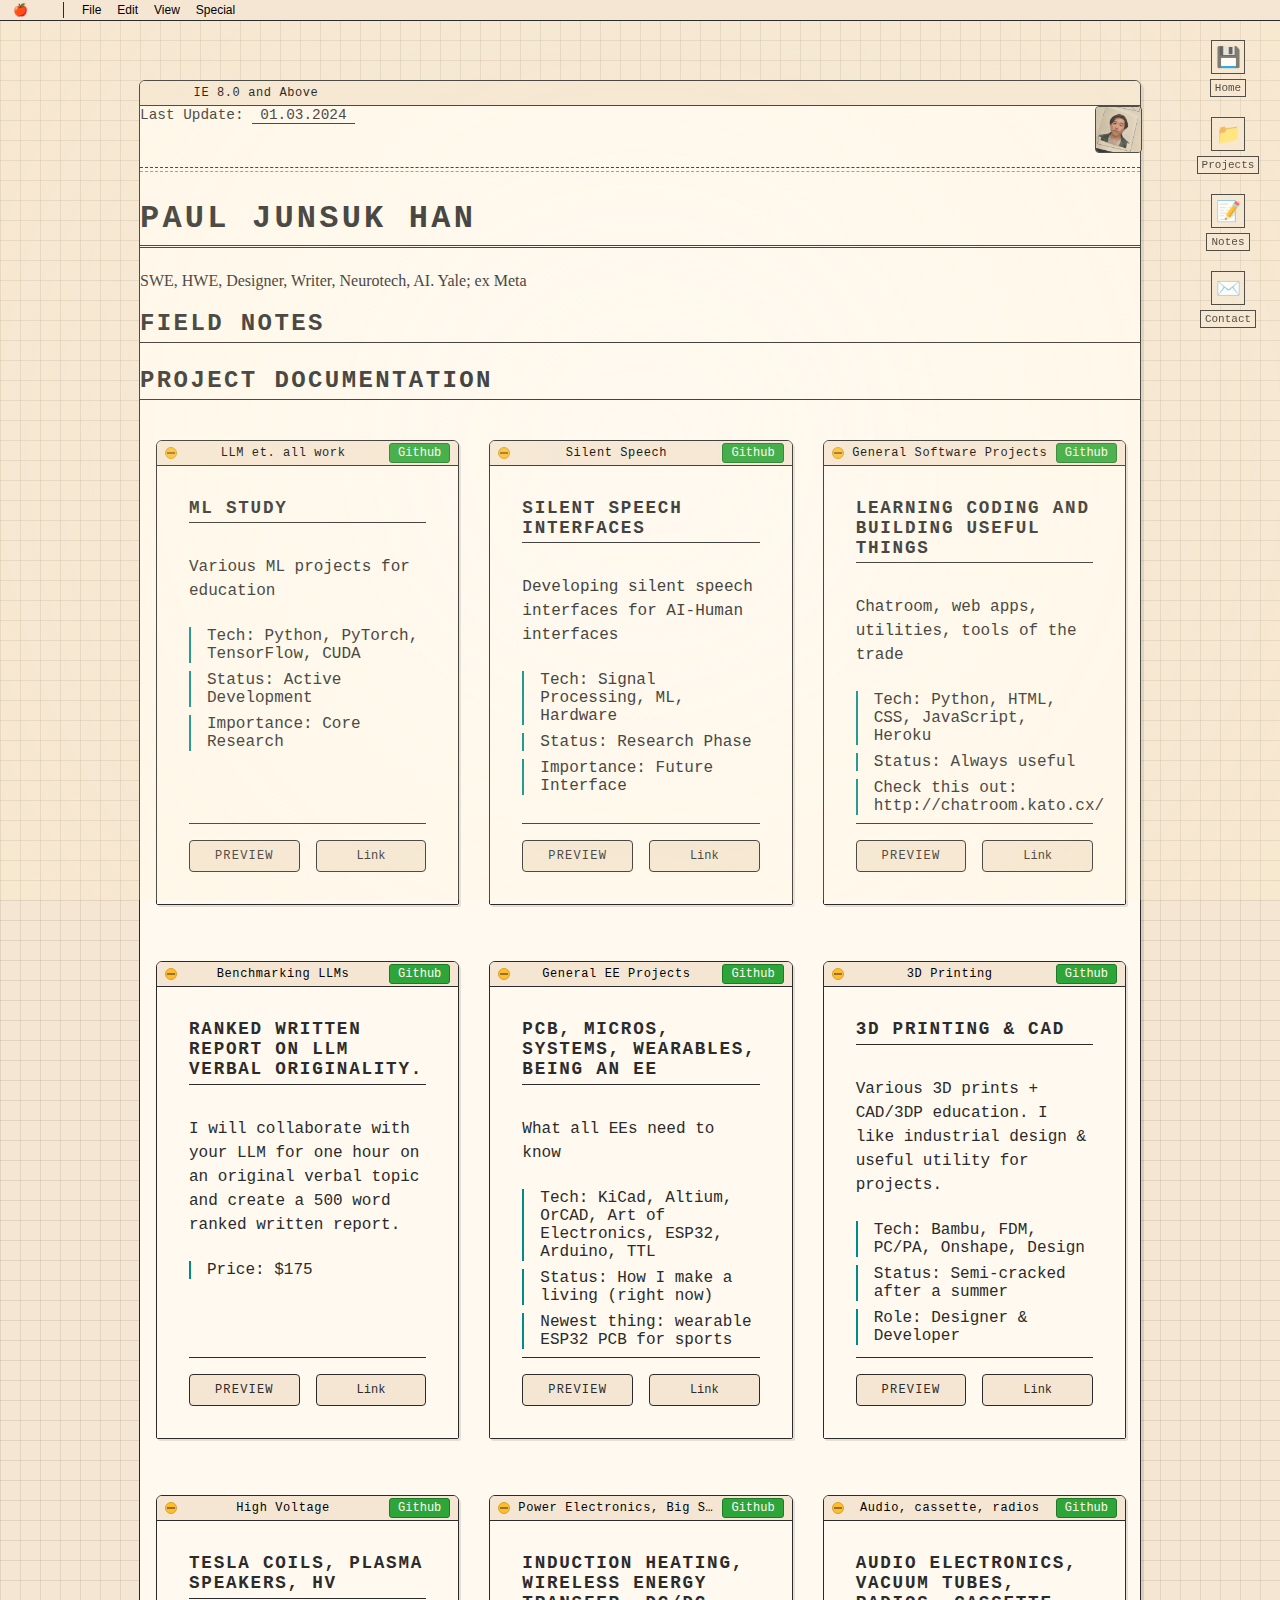
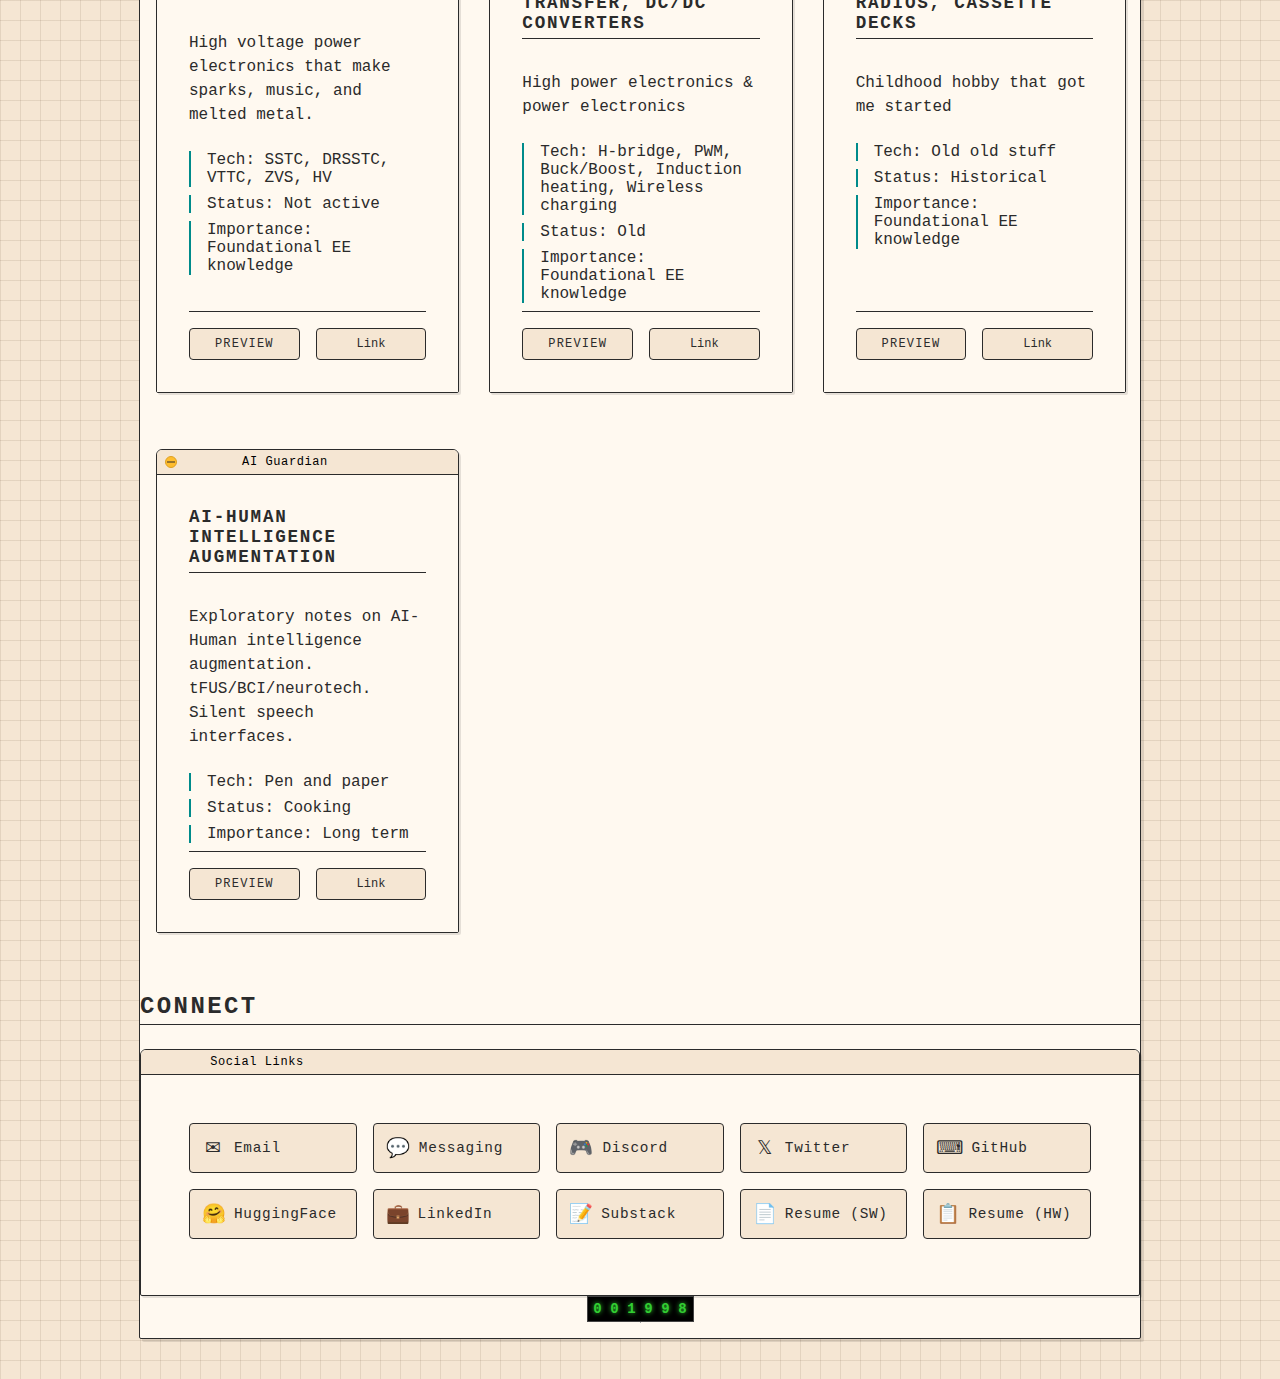
==== index.html @ 4b8a3984 "added button color/hover/cursor behavior" ====
<!DOCTYPE html>
<html lang="en" itemscope itemtype="http://schema.org/WebPage">
<head>
  <!-- Basic Meta Tags -->
  <meta charset="UTF-8">
  <meta name="viewport" content="width=device-width, initial-scale=5.0">
  <title>Paul Han - Innovative Software & Hardware Engineer</title>

  <!-- SEO Optimization Section -->
  <meta name="description" content="Paul Han's Portfolio - Innovative Software & Hardware Engineer crafting elegant solutions. Explore projects in AI, machine learning, and creative problem-solving.">
  <meta name="keywords" content="software engineer, hardware engineer, full stack developer, creative problem solver, technical writing, system design, engineering solutions, AI, machine learning, portfolio">
  <meta name="author" content="Paul Junsuk Han">
  <meta name="robots" content="index, follow, max-image-preview:large">
  <meta name="theme-color" content="#f5e6d3">
  <meta name="google" content="nositelinkssearchbox">
  <meta name="google" content="notranslate">
  <meta name="format-detection" content="telephone=no">

  <!-- Favicon Section -->
  <link rel="apple-touch-icon" sizes="180x180" href="assets/site/apple-touch-icon.png">
  <link rel="icon" type="image/png" sizes="32x32" href="assets/site/favicon-32x32.png">
  <link rel="icon" type="image/png" sizes="16x16" href="assets/site/favicon-16x16.png">
  <link rel="manifest" href="site.webmanifest">

  <!-- Open Graph / Facebook -->
  <meta property="og:type" content="website">
  <meta property="og:url" content="https://pauljunsukhan.com/">
  <meta property="og:title" content="Paul Han - Innovative SWE & HWE | Creative Problem Solver">
  <meta property="og:description" content="Discover innovative software & hardware engineering projects. From AI and machine learning to creative problem-solving, explore my journey in technology and engineering.">
  <meta property="og:image" content="https://pauljunsukhan.com/assets/site/social-preview.webp">
  <meta property="og:image:alt" content="https://pauljunsukhan.com/assets/site/social-preview.png">
  <meta property="og:image:type" content="image/webp">
  <meta property="og:site_name" content="Paul Han Portfolio">

  <!-- Twitter -->
  <meta name="twitter:card" content="summary_large_image">
  <meta name="twitter:url" content="https://pauljunsukhan.com/">
  <meta name="twitter:title" content="Paul Han - Innovative SWE & HWE | Creative Problem Solver">
  <meta name="twitter:description" content="Discover innovative software & hardware engineering projects. From AI and machine learning to creative problem-solving, explore my journey in technology and engineering.">
  <meta name="twitter:image" content="https://pauljunsukhan.com/assets/site/social-preview.webp">
  <meta name="twitter:image:alt" content="https://pauljunsukhan.com/assets/site/social-preview.png">
  <meta name="twitter:creator" content="@yourtwitterhandle">
  <meta name="twitter:site" content="@yourtwitterhandle">

  <!-- Canonical & Language -->
  <link rel="canonical" href="https://pauljunsukhan.com/">
  <link rel="alternate" hreflang="en" href="https://pauljunsukhan.com/">

  <!-- Styles -->
  <!-- Example: load all relevant CSS. You might have “global.css”, “desktop.css”, “projects.css” -->
  <link rel="preload" href="styles/global.css" as="style" onload="this.onload=null;this.rel='stylesheet'">
  <link rel="preload" href="styles/desktop.css" as="style" onload="this.onload=null;this.rel='stylesheet'">
  <link rel="preload" href="styles/projects.css" as="style" onload="this.onload=null;this.rel='stylesheet'">
  <noscript>
    <link rel="stylesheet" href="styles/global.css">
    <link rel="stylesheet" href="styles/desktop.css">
    <link rel="stylesheet" href="styles/projects.css">
  </noscript>
</head>

<body>
  <!-- Classic Mac Menu Bar -->
  <nav class="global-menu-bar" role="navigation" aria-label="Main navigation">
    <span class="apple-menu" aria-label="Apple menu">🍎</span>
    <div class="menu-divider" aria-hidden="true"></div>
    <span class="menu-item" role="menuitem">File</span>
    <span class="menu-item" role="menuitem">Edit</span>
    <span class="menu-item" role="menuitem">View</span>
    <span class="menu-item" role="menuitem">Special</span>
  </nav>

  <!-- Desktop Icons (for quick nav) + Mobile Toggle -->
  <button class="menu-toggle" aria-label="Toggle navigation menu" aria-expanded="false">⋮</button>
  <nav class="desktop-icons" role="navigation" aria-label="Desktop shortcuts">
    <a href="/" class="desktop-icon" aria-label="Home">
      <div class="icon-image" aria-hidden="true">💾</div>
      <div class="icon-label">Home</div>
    </a>
    <a href="#projects" class="desktop-icon" aria-label="Projects">
      <div class="icon-image" aria-hidden="true">📁</div>
      <div class="icon-label">Projects</div>
    </a>
    <a href="#about" class="desktop-icon" aria-label="Notes">
      <div class="icon-image" aria-hidden="true">📝</div>
      <div class="icon-label">Notes</div>
    </a>
    <a href="#contact" class="desktop-icon" aria-label="Contact">
      <div class="icon-image" aria-hidden="true">✉️</div>
      <div class="icon-label">Contact</div>
    </a>
  </nav>

  <!-- Main Window -->
  <main class="mac-window" role="main">
    <header class="window-title-bar" role="banner">
      <div class="window-controls" aria-label="Window controls">
      </div>
      <div class="window-title">IE 8.0 and Above</div>
    </header>

    <div class="content">
      <!-- Hero / Intro Section -->
      <section id="hero" aria-labelledby="hero-title">
        <div class="notebook-header">
          <div class="header-left">
            <time class="date" datetime="2024-01-03">
              Last Update: <span class="typewriter">01.03.2024</span>
            </time>
          </div>
          <div class="header-right">
            <img
              src="assets/site/headshot.png"
              alt="Paul Han - Software and Hardware Engineer"
              class="headshot"
              loading="lazy"
              width="180"
              height="180"
            >
          </div>
        </div>
        <h1 id="hero-title">Paul Junsuk Han</h1>
        <p class="subtitle">
          SWE, HWE, Designer, Writer, Neurotech, AI. Yale; ex Meta
        </p>
      </section>

      <!-- About / Notes Section -->
      <section id="about" aria-labelledby="about-title">
        <div class="technical-sketch">
          <h2 id="about-title">Field Notes</h2>
          <div id="notes-content" class="notes-content">
            <!-- Optionally load markdown or static HTML content here -->
          </div>
        </div>
      </section>

      <!-- Projects Section -->
      <section id="projects" aria-labelledby="projects-title">
        <h2 id="projects-title">Project Documentation</h2>
        <div
          class="project-grid dynamic-projects"
          role="list"
          aria-label="Project list"
          lang="en"
        >
          <!-- Projects loaded dynamically from JSON -->
        </div>

        <!-- Project Preview Overlay Window -->
        <div class="project-preview" aria-label="Project preview overlay">
          <button class="exit-button" aria-label="Close preview">Exit</button>
          <div class="preview-content"><!-- Project preview content --></div>
        </div>
      </section>

      <!-- Contact / Social Links -->
      <section id="contact" aria-labelledby="contact-title">
        <h2 id="contact-title">Connect</h2>
        <div class="mac-window">
          <div class="window-title-bar" aria-level="3" role="heading">
            <div class="window-controls">
            </div>
            <div class="window-title">Social Links</div>
          </div>
          <div class="content social-links">
            <div class="social-grid" role="list" aria-label="Social media links">
              <!-- Social icons/links loaded dynamically from JSON -->
            </div>
          </div>
        </div>
      </section>

      <!-- Visitor Counter -->
      <div class="visitor-counter" aria-label="Site visitor counter">
        <div class="counter-display" role="status" aria-live="polite">
          <div class="counter-digit" aria-hidden="true">0</div>
          <div class="counter-digit" aria-hidden="true">0</div>
          <div class="counter-digit" aria-hidden="true">0</div>
          <div class="counter-digit" aria-hidden="true">0</div>
          <div class="counter-digit" aria-hidden="true">0</div>
          <div class="counter-digit" aria-hidden="true">0</div>
        </div>
        <img
          src="https://hits.seeyoufarm.com/api/count/incr/badge.svg?url=https%3A%2F%2Fpauljunsukhan.com&count_bg=%2379C83D&title_bg=%23555555&icon=&icon_color=%23E7E7E7&title=visits&edge_flat=false"
          alt="Real-time visitor count for Paul Han's portfolio"
          id="visitor-badge"
          style="position: absolute; width: 1px; height: 1px; overflow: hidden;"
          aria-hidden="true"
        >
      </div>
    </div><!-- /.content -->
  </main>

  <!-- Fullscreen Overlay (for modals) -->
  <div class="overlay" aria-hidden="true"></div>

  <!-- Scripts -->
  <script type="module" src="scripts/global.js"></script>
  <script type="module" src="scripts/projects.js"></script>
  <script type="module" src="scripts/socials.js"></script>
  <script type="module" src="scripts/desktop.js"></script>

  <!-- JSON-LD Structured Data (Schema.org) -->
  <script type="application/ld+json">
    {
      "@context": "https://schema.org",
      "@type": "Person",
      "name": "Paul Junsuk Han",
      "url": "https://pauljunsukhan.com",
      "image": "https://pauljunsukhan.com/assets/site/headshot.png",
      "sameAs": [
        "https://github.com/pauljunsukhan",
        "https://linkedin.com/in/pauljunsukhan"
      ],
      "jobTitle": ["Software Engineer", "Hardware Engineer"],
      "description": "SWE, HWE, Designer, Writer, Neurotech, AI",
      "knowsAbout": [
        "Software Engineering",
        "Hardware Engineering",
        "Concurrency Programming",
        "Electrical Engineering",
        "Creative Problem Solving",
        "Rationalism",
        "Progress Studies",
        "Full Stack Development",
        "AI/Machine Learning",
        "Founder"
      ],
      "alumniOf": [
        {
          "@type": "CollegeOrUniversity",
          "name": "Yale University",
          "department": ["Computer Science", "Electrical Engineering"]
        }
      ],
      "hasCredential": [
        {
          "@type": "EducationalOccupationalCredential",
          "credentialCategory": "degree",
          "name": "Bachelor of Science in Computer Science"
        },
        {
          "@type": "EducationalOccupationalCredential",
          "credentialCategory": "degree",
          "name": "Bachelor of Science in Electrical Engineering"
        }
      ],
      "workLocation": {
        "@type": "Place",
        "address": {
          "@type": "PostalAddress",
          "addressLocality": "San Francisco",
          "addressRegion": "CA",
          "addressCountry": "US"
        }
      },
      "homeLocation": {
        "@type": "Place",
        "address": {
          "@type": "PostalAddress",
          "addressLocality": "San Francisco",
          "addressRegion": "CA",
          "addressCountry": "US"
        }
      },
      "workExample": [
        {
          "@type": "TechArticle",
          "name": "Neural Network Visualizer",
          "url": "https://pauljunsukhan.com/projects/neural-network/",
          "abstract": "Interactive visualization tool for neural network architectures using WebGL and React",
          "proficiencyLevel": "Advanced",
          "genre": "Software Engineering",
          "datePublished": "2024-01-02",
          "author": {
            "@type": "Person",
            "name": "Paul Junsuk Han"
          },
          "keywords": ["Neural Networks","WebGL","React","Visualization","Machine Learning"],
          "technicalLevel": "Advanced"
        }
      ]
    }
  </script>
  <script type="application/ld+json">
    {
      "@context": "https://schema.org",
      "@type": "WebSite",
      "name": "Paul Han Portfolio",
      "url": "https://pauljunsukhan.com",
      "description": "Portfolio of Paul Han - Software & Hardware Engineer",
      "potentialAction": {
        "@type": "SearchAction",
        "target": "https://pauljunsukhan.com/search?q={search_term_string}",
        "query-input": "required name=search_term_string"
      }
    }
  </script>
  <script type="application/ld+json">
    {
      "@context": "https://schema.org",
      "@type": "BreadcrumbList",
      "itemListElement": [
        {
          "@type": "ListItem",
          "position": 1,
          "name": "Home",
          "item": "https://pauljunsukhan.com"
        }
      ]
    }
  </script>

  <!-- External Library Example (if you use Marked.js for markdown) -->
  <script src="https://cdn.jsdelivr.net/npm/marked/marked.min.js"></script>

  <!-- Load Our Modular JS (global, socials, projects, etc.) -->
  <script type="module">
    import { updateVisitorCounter } from './scripts/global.js';
    import { generateSocialLinks } from './scripts/socials.js';
    import { loadProjects } from './scripts/projects.js';

    // Optionally load a Markdown loader here if needed
    // import { MarkdownLoader } from './scripts/markdown.js';

    document.addEventListener('DOMContentLoaded', async () => {
      console.log('Initializing homepage...');

      // 1) Initialize visitor counter
      updateVisitorCounter();

      // 2) Generate social links (reads from config/socials.json by default)
      await generateSocialLinks().catch(err => {
        console.error('Error generating social links:', err);
      });

      // 3) Load projects (reads from config/projects.json by default)
      await loadProjects().catch(err => {
        console.error('Error loading projects:', err);
      });

      // 4) (Optional) If you want to load Markdown content for #notes-content
      /*
      const mdLoader = new MarkdownLoader();
      const markdownConfigs = [
        { path: './notes/about.md', targetId: 'notes-content' }
      ];
      await mdLoader.loadMultiple(markdownConfigs);
      */

      console.log('Homepage initialization complete.');
    });
  </script>
</body>
</html>
---- styles/global.css ----
/* ===============================
 * 1) global.css
 * =============================== */

/* 1) Root Variables & Base Reset */
:root {
    --primary-color: #2b2b2b;
    --secondary-color: #008b8b;  /* Vintage teal */
    --accent-color: #d4a017;     /* Mustard yellow */
    --background-color: #f5e6d3; /* Aged paper */
    --text-color: #2b2b2b;
    --menu-bg: #f5e6d3;
    --window-bg: #fff9f0;        /* Slightly warmer white */
    --window-border: #2b2b2b;
    --grid-color: rgba(70, 40, 20, 0.1); /* Subtle brown grid */
    --max-width: 1000px;
    --spacing: 2rem;
    --window-margin: 40px; /* Space around main window */
}

@media (max-width: 768px) {
    :root {
        --window-margin: 10px;
        --spacing: 1rem;
    }
}

/* Engineering Paper Background, Body Reset */
body {
    background-color: var(--background-color);
    padding-top: 40px;
    margin: 0;
    min-height: 100vh;
    display: flex;
    flex-direction: column;
    align-items: center;
    background-image:
        linear-gradient(var(--grid-color) 1px, transparent 1px),
        linear-gradient(90deg, var(--grid-color) 1px, transparent 1px);
    background-size: 20px 20px;
    position: relative;
}

body::after {
    content: '';
    position: fixed;
    top: 0; left: 0; right: 0; bottom: 0;
    background:
        radial-gradient(circle at 50% 50%,
                        rgba(255, 255, 240, 0.1) 0%,
                        rgba(255, 240, 200, 0.2) 100%);
    pointer-events: none;
    z-index: 1;
}

/* Typography - Engineering Style */
h1, h2, h3 {
    font-family: "Courier New", monospace;
    margin-bottom: 1.5rem;
    color: var(--primary-color);
    text-transform: uppercase;
    letter-spacing: 0.1em;
}

h1 {
    font-size: 2rem;
    border-bottom: 3px double var(--primary-color);
    padding-bottom: 0.5rem;
}

h2 {
    font-size: 1.5rem;
    border-bottom: 1px solid var(--primary-color);
    padding-bottom: 0.3rem;
}

h3 {
    font-size: 1.2rem;
}

p {
    margin-bottom: 1rem;
    color: var(--text-color);
}

/* Global Menu Bar */
.global-menu-bar {
    position: fixed;
    top: 0;
    left: 0;
    right: 0;
    height: 20px;
    background: var(--menu-bg);
    border-bottom: 1px solid var(--window-border);
    display: flex;
    align-items: center;
    padding: 0 8px;
    z-index: 2000;
    font-family: "Chicago", "Helvetica Neue", sans-serif;
    font-size: 12px;
    white-space: nowrap;
    overflow: hidden;
}

.apple-menu {
    margin-right: 20px;
    padding: 2px 5px;
}
.apple-menu:hover {
    background: var(--primary-color);
    color: var(--menu-bg);
}

.menu-divider {
    width: 1px;
    height: 16px;
    background: var(--window-border);
    margin: 0 10px;
}

.menu-item {
    padding: 2px 8px;
    cursor: default;
    white-space: nowrap;
    overflow: hidden;
    text-overflow: ellipsis;
}
.menu-item:hover {
    background: var(--primary-color);
    color: var(--menu-bg);
}

/* Main Window (.mac-window) */
main.mac-window {
    width: calc(100% - var(--window-margin) * 2);
    max-width: var(--max-width);
    margin: var(--window-margin) auto;
    background: var(--window-bg);
    border: 1px solid var(--window-border);
    border-radius: 6px 6px 2px 2px;
    box-shadow: 3px 3px 0 rgba(0, 0, 0, 0.1);
    position: relative;
}

.window-title-bar {
    display: flex;
    align-items: center;
    background: var(--menu-bg);
    border-bottom: 1px solid var(--window-border);
    border-radius: 5px 5px 0 0;
    padding: 0 8px;
    height: 24px;
    font-family: "Courier New", monospace;
    font-size: 12px;
    position: relative;
}

.window-title {
    flex: 1 1 auto;
    min-width: 0;
    text-align: center;
    font-family: "Courier New", monospace;
    letter-spacing: 0.05em;
    white-space: nowrap;
    overflow: hidden;
    text-overflow: ellipsis;
    max-width: 200px;
    padding: 0 8px;
}

/* Window Controls */
.window-controls {
    display: flex;
    gap: 6px;
    align-items: center;
    flex: 0 0 auto;
}

/* Base window button styles */
.window-controls .window-button {
    width: 12px;
    height: 12px;
    padding: 0;
    margin: 0;
    border: 1px solid var(--window-border);
    border-radius: 50%;
    background: var(--window-bg);
    position: relative;
    text-transform: none;
    letter-spacing: normal;
}

.window-controls .window-button::after {
    content: '';
    position: absolute;
    top: 50%;
    left: 50%;
    transform: translate(-50%, -50%);
    width: 8px;
    height: 2px;
    background: rgba(0, 0, 0, 0.3);  /* Dark line with transparency */
    opacity: 0.5;
}

/* Close/Exit button styles */
.window-controls .window-button.close-button,
.mac-dialog .window-controls .window-button {
    background: #ff3b30 !important;  /* Apple red from style guide */
    border-color: #c41e3a !important;  /* Darker red from style guide */
    cursor: pointer;
}

.window-controls .window-button.close-button:hover,
.mac-dialog .window-controls .window-button:hover {
    background: #c41e3a !important;  /* Use border color for hover */
}

/* Interactive window buttons */
.window-controls .window-button.maximize-button {
    background: #2ea538 !important;  /* Muted retro Mac green */
    border-color: #1e7a28 !important;  /* Darker muted green */
    cursor: pointer;
}

.window-controls .window-button.minimize-button {
    background: #ffbd2e !important;  /* Yellow */
    border-color: #dea123 !important;  /* Darker yellow */
    cursor: pointer;
}

/* Hover states for interactive buttons */
.window-controls .window-button.maximize-button:hover {
    background: #1e7a28 !important;  /* Use border color for hover */
}

.window-controls .window-button.minimize-button:hover {
    background: #dea123 !important;  /* Use border color for hover */
}

/* Base Buttons */
button {
    background: var(--menu-bg);
    color: var(--primary-color);
    border: 2px solid var(--window-border);
    padding: 0.5rem 1rem;
    font-family: "Courier New", monospace;
    cursor: pointer;
    text-transform: uppercase;
    letter-spacing: 0.1em;
    font-size: 12px;
}

button:hover {
    background: var(--secondary-color);
    color: var(--window-bg);
}

/* Forms */
input, textarea {
    width: 100%;
    padding: 0.5rem;
    border: 1px solid var(--window-border);
    background-color: var(--window-bg);
    font-family: "Courier New", monospace;
    margin-top: 0.25rem;
}

.form-group {
    margin-bottom: 1.5rem;
}

/* Notebook Header */
.notebook-header {
    display: flex;
    justify-content: space-between;
    align-items: flex-start;
    margin-bottom: 2rem;
    font-family: "Courier New", monospace;
    border-bottom: 1px dashed var(--primary-color);
    padding-bottom: 1rem;
    position: relative;
}
.notebook-header::after {
    content: '';
    position: absolute;
    bottom: -5px;
    left: 0;
    right: 0;
    height: 1px;
    border-bottom: 1px dashed var(--primary-color);
    opacity: 0.5;
}
.header-left { flex: 1; }
.header-right {
    flex-shrink: 0;
    margin-left: 2rem;
    width: 45px;
    height: 45px;
}
.headshot {
    width: 100%;
    height: 100%;
    object-fit: cover;
    border: 1px solid var(--window-border);
    border-radius: 4px;
    display: block;
}
.date,
.subject {
    margin: 0.5rem 0;
    font-size: 0.9rem;
    color: var(--primary-color);
}
.typewriter {
    border-bottom: 1px solid var(--primary-color);
    padding: 0 0.5rem;
}

/* Responsive: Some generic smaller screen adjustments */
@media (max-width: 480px) {
    .window-title {
        max-width: 150px;
    }
    .menu-item {
        max-width: 40px;
    }
    .menu-item:nth-last-child(-n+2) {
        display: none;
    }
}

/* Base Dialog Styles */
.mac-dialog {
    position: fixed;
    top: 50%;
    left: 50%;
    transform: translate(-50%, -50%) scale(0.9);
    background: var(--window-bg);
    border: 1px solid var(--window-border);
    border-radius: 6px;
    width: 300px;
    opacity: 0;
    visibility: hidden;
    transition: all 0.2s ease;
    z-index: 2000;
}

.mac-dialog.active {
    transform: translate(-50%, -50%) scale(1);
    opacity: 1;
    visibility: visible;
}

.mac-dialog .window-title-bar {
    display: flex;
    align-items: center;
    height: 24px;
    background: var(--menu-bg);
    border-bottom: 1px solid var(--window-border);
    padding: 0 8px;
}

.mac-dialog .window-title {
    flex: 1;
    text-align: center;
    font-family: "Courier New", monospace;
    font-size: 12px;
}

.mac-dialog .content {
    padding: 1rem;
}

/* Base Window Styles */
.mac-window {
    background: var(--window-bg);
    border: 1px solid var(--window-border);
    border-radius: 6px 6px 2px 2px;
    box-shadow: 2px 2px 0 rgba(0,0,0,0.1);
}

/* Responsive Dialog Adjustments */
@media (max-width: 480px) {
    .mac-dialog {
        width: 90%;
        max-width: 300px;
    }
}
---- styles/desktop.css ----
/* ===============================
 * 2) desktop.css
 * =============================== */

/* Desktop Icons & Layout */
.desktop-icons {
    position: fixed;
    top: 40px;
    right: 20px;
    display: flex;
    flex-direction: column;
    gap: 20px;
    z-index: 1;
    transition: transform 0.3s ease;
}
.desktop-icon {
    display: flex;
    flex-direction: column;
    align-items: center;
    text-align: center;
    width: 64px;
    cursor: pointer;
    transition: transform 0.2s ease;
    text-decoration: none;
    color: inherit;
}
.desktop-icon:hover {
    transform: scale(1.05);
}
.icon-image {
    width: 32px;
    height: 32px;
    margin-bottom: 5px;
    background: var(--menu-bg);
    border: 1px solid var(--window-border);
    display: flex;
    align-items: center;
    justify-content: center;
    font-size: 20px;
}
.icon-label {
    font-family: "Courier New", monospace;
    font-size: 11px;
    color: var(--window-border);
    background: var(--menu-bg);
    padding: 2px 4px;
    border-radius: 0;
    border: 1px solid var(--window-border);
}

/* Mobile toggling for .desktop-icons */
@media (max-width: 768px) {
    .desktop-icons {
        right: 5px;
        gap: 10px;
        transform: translateX(100%);
    }
    .desktop-icons.active {
        transform: translateX(0);
    }
    .desktop-icon {
        transform: scale(0.8);
    }
    .icon-label {
        font-size: 10px;
    }
}

/* The mobile “⋮” toggle button */
.menu-toggle {
    display: none;
    position: fixed;
    top: 50%;
    right: 0;
    width: 20px;
    height: 40px;
    background: var(--menu-bg);
    border: 1px solid var(--window-border);
    border-right: none;
    border-radius: 4px 0 0 4px;
    cursor: pointer;
    z-index: 2;
    align-items: center;
    justify-content: center;
}
@media (max-width: 768px) {
    .menu-toggle {
        display: flex;
    }
}
---- styles/projects.css ----
/* ===============================
 * 3) projects.css
 * =============================== */

/* Window Controls Enhancement */
.window-controls {
    display: flex;
    gap: 6px;
    align-items: center;
    flex: 0 0 auto;
}
.window-button {
    width: 12px;
    height: 12px;
    border: 1px solid var(--window-border);
    border-radius: 50%;
    background: var(--window-bg);
    position: relative;
}
.window-button:first-child::after {
    content: '';
    position: absolute;
    top: 50%;
    left: 50%;
    transform: translate(-50%, -50%);
    width: 8px;
    height: 2px;
    background: var(--window-border);
    opacity: 0.5;
}
.maximize-button {
    background: var(--accent-color) !important;
    cursor: pointer;
}
.minimize-button {
    background: var(--secondary-color) !important;
    cursor: pointer;
}

/* Project Grid & Windows */
.project-grid {
    display: grid;
    grid-template-columns: repeat(auto-fit, minmax(300px, 1fr));
    gap: 2rem;
    padding: 1rem;
    position: relative;
}

.project-window {
    position: relative;
    width: 100%;
    background: var(--window-bg);
    border: 1px solid var(--window-border);
    border-radius: 6px 6px 2px 2px;
    box-shadow: 2px 2px 0 rgba(0,0,0,0.1);
    margin-bottom: 1.5rem;
    display: flex;
    flex-direction: column;
    min-height: 300px;
    transition: transform 0.2s ease, box-shadow 0.2s ease, min-height 0.3s ease;
}

/* Minimized state */
.project-window.minimized {
    min-height: auto;
}

.project-window.minimized .content {
    display: none;
}

/* Keep hover effect only when not minimized */
.project-window:not(.minimized):hover {
    transform: translateY(-2px);
    box-shadow: 4px 4px 0 rgba(0,0,0,0.15);
}
main.mac-window.project-window {
    transform: none !important;
    transition: none;
}
main.mac-window.project-window:hover {
    box-shadow: 2px 2px 0 rgba(0,0,0,0.1);
}

.project-window .content {
    padding: var(--spacing);
    background: var(--window-bg);
    flex: 1;
    display: flex;
    flex-direction: column;
}
.project-window .content > *:not(.project-actions) {
    flex-shrink: 0;
}
.project-window .content h3 {
    margin-top: 0;
    font-size: 1.1rem;
    color: var(--primary-color);
    border-bottom: 1px solid var(--primary-color);
    padding-bottom: 0.3rem;
    margin-bottom: 1rem;
}
.project-window .content p {
    font-family: "Courier New", monospace;
    line-height: 1.5;
    margin-bottom: 1rem;
    color: var(--text-color);
}
.project-window .content ul {
    list-style: none;
    padding: 0;
    margin: 0;
    font-family: "Courier New", monospace;
}
.project-window .content ul li {
    margin: 0.5rem 0;
    padding-left: 1rem;
    border-left: 2px solid var(--secondary-color);
    color: var(--text-color);
}

/* Project Buttons */
.project-actions {
    margin-top: auto;
    padding-top: 1rem;
    border-top: 1px solid var(--window-border);
    display: flex;
    gap: 1rem;
}
.project-button {
    flex: 1;
    background: var(--menu-bg);
    border: 1px solid var(--window-border);
    border-radius: 4px;
    padding: 0.5rem 1rem;
    font-family: "Courier New", monospace;
    font-size: 12px;
    color: var(--primary-color);
    cursor: pointer;
    transition: all 0.2s ease;
    text-align: center;
    text-decoration: none;
}
.project-button:hover {
    background: var(--window-border);
    color: var(--menu-bg);
}
.project-button.preview {
    border-color: var(--window-border);
}
.project-button.preview:hover {
    background: var(--window-border);
}
.project-button.github {
    border-color: var(--primary-color);
}
.project-button.github:hover {
    background: var(--primary-color);
}
.project-button.link {
    border-color: var(--window-border);
}
.project-button.link:hover {
    background: var(--window-border);
    color: var(--menu-bg);
}

/* Project Link Button (upper-right corner) */
.project-link-button {
    background: #2ea538;  /* Muted retro Mac green from style guide */
    color: var(--window-bg);
    border: 1px solid #1e7a28;  /* Darker muted green from style guide */
    padding: 2px 8px;
    font-size: 12px;
    font-family: "Courier New", monospace;
    text-decoration: none;
    border-radius: 3px;
    margin-left: auto;
    transition: background 0.2s ease;
}

.project-link-button:hover {
    background: #1e7a28;  /* Use border color for hover */
}

/* Preview Window Overlay */
.project-preview {
    position: fixed;
    top: 8vh;
    left: 46.5%;
    transform: translateX(-50%);
    z-index: 2000;
    display: none;
    width: calc(100% - var(--window-margin) * 2);
    max-width: var(--max-width);
    height: 90vh;
}
.project-preview.active {
    display: block;
}
.project-preview .exit-button {
    position: absolute;
    top: -24px;
    left: 0;
    height: 24px;
    width: auto;
    padding: 0 12px;
    background: #ff3b30;  /* Apple red from style guide */
    border: 1px solid #c41e3a;  /* Darker red from style guide */
    border-radius: 5px 5px 0 0;
    border-bottom: none;
    color: var(--window-bg);
    font-family: "Courier New", monospace;
    font-size: 12px;
    cursor: pointer;
    display: flex;
    align-items: center;
    justify-content: center;
    transition: background 0.2s ease;
    z-index: 2001;
}
.project-preview .exit-button:hover {
    background: #c41e3a;  /* Use border color for hover, matching our pattern */
}
.project-preview .preview-content {
    background: var(--window-bg);
    height: 100%;
    border: 1px solid var(--window-border);
    border-radius: 0 6px 2px 2px;
    box-shadow: 4px 4px 0 rgba(0,0,0,0.2);
    position: relative;
    z-index: 2000;
    overflow: hidden;
}
.project-preview .preview-content main.mac-window {
    margin: 20px;
    width: calc(100% - 40px);
    height: calc(100% - 44px);
    border: 1px solid var(--window-border);
    border-radius: 6px 6px 2px 2px;
    overflow: auto;
    box-shadow: 2px 2px 0 rgba(0,0,0,0.1);
    pointer-events: auto;
}
body.preview-open {
    overflow: hidden;
}
/* Error Dialog */
.error-dialog {
    position: fixed;
    top: 50%;
    left: 50%;
    transform: translate(-50%, -50%);
    background: var(--window-bg);
    border: 1px solid var(--window-border);
    border-radius: 6px 6px 2px 2px;
    box-shadow: 4px 4px 0 rgba(0,0,0,0.2);
    width: 300px;
    z-index: 2100;
    display: none;
    flex-direction: column;
}
.error-dialog.active {
    display: flex;
}
.error-dialog .window-title-bar {
    height: 24px;
    background: var(--menu-bg);
    border-bottom: 1px solid var(--window-border);
}
.error-dialog .window-button {
    background: #ff3b30 !important;  /* Apple red from style guide */
    border-color: #c41e3a !important;  /* Darker red from style guide */
}
.error-dialog .window-button:hover {
    background: #c41e3a !important;  /* Use border color for hover */
}
.error-dialog .content {
    padding: 2rem;
    text-align: center;
    font-family: "Courier New", monospace;
    font-size: 14px;
    color: var(--primary-color);
}

/* Overlay (for dialogs) */
.overlay {
    position: fixed;
    top: 0; left: 0; right: 0; bottom: 0;
    background: rgba(0,0,0,0.5);
    z-index: 2000;
    display: none;
}
.overlay.active {
    display: block;
}

/* Social Links, Email Dialog, etc. */
.social-links {
    padding: var(--spacing);
    margin-bottom: 0.5rem;
}
.social-grid {
    display: grid;
    grid-template-columns: repeat(auto-fit, minmax(150px,1fr));
    gap: 1rem;
    padding: 1rem;
}
.social-link {
    display: flex;
    align-items: center;
    gap: 0.5rem;
    padding: 0.75rem;
    background: var(--menu-bg);
    border: 1px solid var(--window-border);
    border-radius: 4px;
    text-decoration: none;
    color: var(--primary-color);
    font-family: "Courier New", monospace;
    transition: all 0.2s ease;
    text-transform: none;
}
.social-link:hover {
    background: var(--window-border);
    color: var(--menu-bg);
    transform: translateY(-2px);
    box-shadow: 2px 2px 0 rgba(0,0,0,0.1);
}
.social-icon {
    font-size: 1.2rem;
    min-width: 24px;
    text-align: center;
}
.social-label {
    font-size: 0.9rem;
    letter-spacing: 0.05em;
}

/* Email Button & Dialog */
.email-button {
    width: 100%;
    display: flex;
    align-items: center;
    gap: 0.5rem;
    padding: 0.75rem;
    background: var(--menu-bg);
    border: 1px solid var(--window-border);
    border-radius: 4px;
    text-decoration: none;
    color: var(--primary-color);
    font-family: "Courier New", monospace;
    transition: all 0.2s ease;
    cursor: pointer;
}
.email-button:hover {
    background: var(--window-border);
    color: var(--menu-bg);
    transform: translateY(-2px);
    box-shadow: 2px 2px 0 rgba(0,0,0,0.1);
}
.email-dialog {
    position: fixed;
    top: 50%;
    left: 50%;
    transform: translate(-50%, -50%);
    background: var(--window-bg);
    border: 1px solid var(--window-border);
    border-radius: 6px 6px 2px 2px;
    box-shadow: 4px 4px 0 rgba(0,0,0,0.2);
    width: 300px;
    z-index: 2100;
    display: none;
    flex-direction: column;
}
.email-dialog.active {
    display: flex;
}
.email-dialog .window-title-bar {
    height: 24px;
    background: var(--menu-bg);
    border-bottom: 1px solid var(--window-border);
}
.email-dialog .window-button.close-button {
    background: #ff3b30;
    border-color: #c41e3a;
}
.email-dialog .content {
    padding: 2rem;
    text-align: center;
    font-family: "Courier New", monospace;
    font-size: 14px;
    color: var(--primary-color);
}

/* Additional Mac Dialog (generic) */
.mac-dialog {
    position: fixed;
    top: 50%; left: 50%;
    transform: translate(-50%, -50%);
    background: var(--window-bg);
    border: 1px solid var(--window-border);
    border-radius: 6px 6px 2px 2px;
    box-shadow: 4px 4px 0 rgba(0,0,0,0.2);
    width: 300px;
    z-index: 2100;
    display: none;
    flex-direction: column;
}
.mac-dialog.active {
    display: flex;
}
.mac-dialog .window-title-bar {
    height: 24px;
    background: var(--menu-bg);
    border-bottom: 1px solid var(--window-border);
}
.mac-dialog .window-button.close-button {
    background: #ff3b30;
    border-color: #c41e3a;
}
.mac-dialog .content {
    padding: 2rem;
    text-align: center;
    font-family: "Courier New", monospace;
    font-size: 14px;
    color: var(--primary-color);
}
.mac-dialog .content p {
    margin: 0.5rem 0;
}

/* Visitor Counter */
.visitor-counter {
    text-align: center;
    margin: 0 auto 1rem;
    width: fit-content;
    background: var(--window-bg);
}
.counter-display {
    display: flex;
    justify-content: center;
    gap: 1px;
    background: #000;
    padding: 2px;
    border: 1px solid #444;
}
.counter-digit {
    display: inline-block;
    background: #000;
    color: #32CD32;
    font-family: "VT323", "Courier New", monospace;
    font-size: 14px;
    font-weight: bold;
    min-width: 12px;
    padding: 2px;
    text-shadow: 0 0 5px #32CD32;
}

/* Window Title Bar Link (GitHub or similar) */
.window-link {
    position: absolute;
    right: 8px;
    color: var(--window-bg);
    text-decoration: none;
    font-size: 11px;
    padding: 2px 6px;
    background: #2ea538; /* Muted retro Mac green */
    border: 1px solid #1e7a28;
    border-radius: 3px;
    transition: all 0.2s ease;
}
.window-link:hover {
    background: #1e7a28;
    color: var(--window-bg);
}

/* Construction Page Example */
.construction-content {
    display: flex;
    flex-direction: column;
    align-items: center;
    justify-content: center;
    height: 100%;
    text-align: center;
    padding: 2rem;
    font-family: "Courier New", monospace;
}
.construction-title {
    font-size: 2rem;
    margin-bottom: 2rem;
    letter-spacing: 0.2em;
    border-bottom: none;
    animation: blink 2s infinite;
}
.construction-message {
    font-size: 1.2rem;
    margin-bottom: 2rem;
    line-height: 1.5;
}
.construction-animation {
    font-size: 2rem;
    margin: 2rem 0;
    padding: 1rem;
    border: 2px dashed var(--primary-color);
    border-radius: 4px;
    text-align: center;
}
.construction-animation a {
    color: var(--secondary-color);
    text-decoration: none;
    font-weight: bold;
    padding: 0 4px;
    border-bottom: 2px solid var(--secondary-color);
    transition: all 0.2s ease;
}
.construction-animation a:hover {
    background: var(--secondary-color);
    color: var(--window-bg);
}
@keyframes blink {
    0%, 100% { opacity: 1; }
    50%      { opacity: 0.5; }
}
.construction-divider {
    width: 50%;
    height: 2px;
    background: repeating-linear-gradient(
        90deg,
        var(--primary-color),
        var(--primary-color) 10px,
        transparent 10px,
        transparent 20px
    );
    margin: 2rem 0;
}

/* Additional Responsive Tweaks */
@media (max-width: 768px) {
    .project-window .window-title {
        max-width: 120px;
    }
    .project-window .content h3 {
        white-space: nowrap;
        overflow: hidden;
        text-overflow: ellipsis;
        max-width: calc(100% - 20px);
        font-size: 14px;
    }
    .project-window {
        width: 100%;
        margin: 0;
    }
    .window-buttons {
        gap: 4px;
    }
    .preview-button, .github-button {
        padding: 2px 6px;
        font-size: 12px;
    }
}
@media (max-width: 480px) {
    .project-window .window-title {
        max-width: 100px;
    }
    .project-window .content h3 {
        font-size: 12px;
    }
    .window-title {
        max-width: 120px;
    }
    .window-buttons {
        gap: 2px;
    }
    .preview-button, .github-button {
        padding: 2px 4px;
        min-width: auto;
    }
}
@media (max-width: 390px) {
    .window-title {
        font-size: 11px;
        margin: 0 4px;
        max-width: 140px;
    }
    .window-buttons {
        gap: 4px;
    }
    .preview-button, .github-button {
        padding: 2px 4px;
        font-size: 10px;
    }
}

/* Dock Windows */
.dock-window {
    display: flex;
    flex-direction: column;
    background: var(--window-bg);
    border: 1px solid var(--window-border);
    border-radius: 6px 6px 2px 2px;
    box-shadow: 2px 2px 0 rgba(0,0,0,0.1);
    margin-bottom: 1.5rem;
}

.dock-window > .window-title-bar > .window-controls > .window-button {
    background: var(--window-border) !important;  /* Neutral color */
    cursor: default !important;  /* Remove pointer cursor */
    opacity: 0.8;  /* Less dim but still indicates non-interactive */
}

/* Keep the line decoration for dock window buttons */
.dock-window > .window-title-bar > .window-controls > .window-button:first-child::after {
    content: '';
    position: absolute;
    top: 50%;
    left: 50%;
    transform: translate(-50%, -50%);
    width: 8px;
    height: 2px;
    background: var(--window-border);
    opacity: 0.8;
}

.dock-window .dock-content {
    display: flex;
    flex-direction: column;
    gap: 0.5rem;
    padding: 1rem;
    min-height: 100px;  /* Ensure dock is visible even when empty */
}

/* Minimized windows inside dock */
.dock-window .project-window.minimized {
    margin: 0;
    min-height: auto;
    cursor: default;
    transform: none;
    box-shadow: none;
}

.dock-window .project-window.minimized .window-title-bar {
    border-radius: 4px;  /* Round corners when it's just the title bar */
    cursor: default;
}

.dock-window .project-window.minimized:hover {
    background: var(--menu-bg);
}

/* Ensure maximize button in minimized windows remains clickable */
.dock-window .project-window.minimized .window-button.maximize-button {
    cursor: pointer;
}

/* Transition effects */
.project-window {
    transition: all 0.3s ease;
}

.project-window.minimized {
    min-height: auto;
}

.project-window.minimized .content {
    display: none;
}
---- styles/global.css ----
/* ===============================
 * 1) global.css
 * =============================== */

/* 1) Root Variables & Base Reset */
:root {
    --primary-color: #2b2b2b;
    --secondary-color: #008b8b;  /* Vintage teal */
    --accent-color: #d4a017;     /* Mustard yellow */
    --background-color: #f5e6d3; /* Aged paper */
    --text-color: #2b2b2b;
    --menu-bg: #f5e6d3;
    --window-bg: #fff9f0;        /* Slightly warmer white */
    --window-border: #2b2b2b;
    --grid-color: rgba(70, 40, 20, 0.1); /* Subtle brown grid */
    --max-width: 1000px;
    --spacing: 2rem;
    --window-margin: 40px; /* Space around main window */
}

@media (max-width: 768px) {
    :root {
        --window-margin: 10px;
        --spacing: 1rem;
    }
}

/* Engineering Paper Background, Body Reset */
body {
    background-color: var(--background-color);
    padding-top: 40px;
    margin: 0;
    min-height: 100vh;
    display: flex;
    flex-direction: column;
    align-items: center;
    background-image:
        linear-gradient(var(--grid-color) 1px, transparent 1px),
        linear-gradient(90deg, var(--grid-color) 1px, transparent 1px);
    background-size: 20px 20px;
    position: relative;
}

body::after {
    content: '';
    position: fixed;
    top: 0; left: 0; right: 0; bottom: 0;
    background:
        radial-gradient(circle at 50% 50%,
                        rgba(255, 255, 240, 0.1) 0%,
                        rgba(255, 240, 200, 0.2) 100%);
    pointer-events: none;
    z-index: 1;
}

/* Typography - Engineering Style */
h1, h2, h3 {
    font-family: "Courier New", monospace;
    margin-bottom: 1.5rem;
    color: var(--primary-color);
    text-transform: uppercase;
    letter-spacing: 0.1em;
}

h1 {
    font-size: 2rem;
    border-bottom: 3px double var(--primary-color);
    padding-bottom: 0.5rem;
}

h2 {
    font-size: 1.5rem;
    border-bottom: 1px solid var(--primary-color);
    padding-bottom: 0.3rem;
}

h3 {
    font-size: 1.2rem;
}

p {
    margin-bottom: 1rem;
    color: var(--text-color);
}

/* Global Menu Bar */
.global-menu-bar {
    position: fixed;
    top: 0;
    left: 0;
    right: 0;
    height: 20px;
    background: var(--menu-bg);
    border-bottom: 1px solid var(--window-border);
    display: flex;
    align-items: center;
    padding: 0 8px;
    z-index: 2000;
    font-family: "Chicago", "Helvetica Neue", sans-serif;
    font-size: 12px;
    white-space: nowrap;
    overflow: hidden;
}

.apple-menu {
    margin-right: 20px;
    padding: 2px 5px;
}
.apple-menu:hover {
    background: var(--primary-color);
    color: var(--menu-bg);
}

.menu-divider {
    width: 1px;
    height: 16px;
    background: var(--window-border);
    margin: 0 10px;
}

.menu-item {
    padding: 2px 8px;
    cursor: default;
    white-space: nowrap;
    overflow: hidden;
    text-overflow: ellipsis;
}
.menu-item:hover {
    background: var(--primary-color);
    color: var(--menu-bg);
}

/* Main Window (.mac-window) */
main.mac-window {
    width: calc(100% - var(--window-margin) * 2);
    max-width: var(--max-width);
    margin: var(--window-margin) auto;
    background: var(--window-bg);
    border: 1px solid var(--window-border);
    border-radius: 6px 6px 2px 2px;
    box-shadow: 3px 3px 0 rgba(0, 0, 0, 0.1);
    position: relative;
}

.window-title-bar {
    display: flex;
    align-items: center;
    background: var(--menu-bg);
    border-bottom: 1px solid var(--window-border);
    border-radius: 5px 5px 0 0;
    padding: 0 8px;
    height: 24px;
    font-family: "Courier New", monospace;
    font-size: 12px;
    position: relative;
}

.window-title {
    flex: 1 1 auto;
    min-width: 0;
    text-align: center;
    font-family: "Courier New", monospace;
    letter-spacing: 0.05em;
    white-space: nowrap;
    overflow: hidden;
    text-overflow: ellipsis;
    max-width: 200px;
    padding: 0 8px;
}

/* Window Controls */
.window-controls {
    display: flex;
    gap: 6px;
    align-items: center;
    flex: 0 0 auto;
}

/* Base window button styles */
.window-controls .window-button {
    width: 12px;
    height: 12px;
    padding: 0;
    margin: 0;
    border: 1px solid var(--window-border);
    border-radius: 50%;
    background: var(--window-bg);
    position: relative;
    text-transform: none;
    letter-spacing: normal;
}

.window-controls .window-button::after {
    content: '';
    position: absolute;
    top: 50%;
    left: 50%;
    transform: translate(-50%, -50%);
    width: 8px;
    height: 2px;
    background: rgba(0, 0, 0, 0.3);  /* Dark line with transparency */
    opacity: 0.5;
}

/* Close/Exit button styles */
.window-controls .window-button.close-button,
.mac-dialog .window-controls .window-button {
    background: #ff3b30 !important;  /* Apple red from style guide */
    border-color: #c41e3a !important;  /* Darker red from style guide */
    cursor: pointer;
}

.window-controls .window-button.close-button:hover,
.mac-dialog .window-controls .window-button:hover {
    background: #c41e3a !important;  /* Use border color for hover */
}

/* Interactive window buttons */
.window-controls .window-button.maximize-button {
    background: #2ea538 !important;  /* Muted retro Mac green */
    border-color: #1e7a28 !important;  /* Darker muted green */
    cursor: pointer;
}

.window-controls .window-button.minimize-button {
    background: #ffbd2e !important;  /* Yellow */
    border-color: #dea123 !important;  /* Darker yellow */
    cursor: pointer;
}

/* Hover states for interactive buttons */
.window-controls .window-button.maximize-button:hover {
    background: #1e7a28 !important;  /* Use border color for hover */
}

.window-controls .window-button.minimize-button:hover {
    background: #dea123 !important;  /* Use border color for hover */
}

/* Base Buttons */
button {
    background: var(--menu-bg);
    color: var(--primary-color);
    border: 2px solid var(--window-border);
    padding: 0.5rem 1rem;
    font-family: "Courier New", monospace;
    cursor: pointer;
    text-transform: uppercase;
    letter-spacing: 0.1em;
    font-size: 12px;
}

button:hover {
    background: var(--secondary-color);
    color: var(--window-bg);
}

/* Forms */
input, textarea {
    width: 100%;
    padding: 0.5rem;
    border: 1px solid var(--window-border);
    background-color: var(--window-bg);
    font-family: "Courier New", monospace;
    margin-top: 0.25rem;
}

.form-group {
    margin-bottom: 1.5rem;
}

/* Notebook Header */
.notebook-header {
    display: flex;
    justify-content: space-between;
    align-items: flex-start;
    margin-bottom: 2rem;
    font-family: "Courier New", monospace;
    border-bottom: 1px dashed var(--primary-color);
    padding-bottom: 1rem;
    position: relative;
}
.notebook-header::after {
    content: '';
    position: absolute;
    bottom: -5px;
    left: 0;
    right: 0;
    height: 1px;
    border-bottom: 1px dashed var(--primary-color);
    opacity: 0.5;
}
.header-left { flex: 1; }
.header-right {
    flex-shrink: 0;
    margin-left: 2rem;
    width: 45px;
    height: 45px;
}
.headshot {
    width: 100%;
    height: 100%;
    object-fit: cover;
    border: 1px solid var(--window-border);
    border-radius: 4px;
    display: block;
}
.date,
.subject {
    margin: 0.5rem 0;
    font-size: 0.9rem;
    color: var(--primary-color);
}
.typewriter {
    border-bottom: 1px solid var(--primary-color);
    padding: 0 0.5rem;
}

/* Responsive: Some generic smaller screen adjustments */
@media (max-width: 480px) {
    .window-title {
        max-width: 150px;
    }
    .menu-item {
        max-width: 40px;
    }
    .menu-item:nth-last-child(-n+2) {
        display: none;
    }
}

/* Base Dialog Styles */
.mac-dialog {
    position: fixed;
    top: 50%;
    left: 50%;
    transform: translate(-50%, -50%) scale(0.9);
    background: var(--window-bg);
    border: 1px solid var(--window-border);
    border-radius: 6px;
    width: 300px;
    opacity: 0;
    visibility: hidden;
    transition: all 0.2s ease;
    z-index: 2000;
}

.mac-dialog.active {
    transform: translate(-50%, -50%) scale(1);
    opacity: 1;
    visibility: visible;
}

.mac-dialog .window-title-bar {
    display: flex;
    align-items: center;
    height: 24px;
    background: var(--menu-bg);
    border-bottom: 1px solid var(--window-border);
    padding: 0 8px;
}

.mac-dialog .window-title {
    flex: 1;
    text-align: center;
    font-family: "Courier New", monospace;
    font-size: 12px;
}

.mac-dialog .content {
    padding: 1rem;
}

/* Base Window Styles */
.mac-window {
    background: var(--window-bg);
    border: 1px solid var(--window-border);
    border-radius: 6px 6px 2px 2px;
    box-shadow: 2px 2px 0 rgba(0,0,0,0.1);
}

/* Responsive Dialog Adjustments */
@media (max-width: 480px) {
    .mac-dialog {
        width: 90%;
        max-width: 300px;
    }
}
---- styles/desktop.css ----
/* ===============================
 * 2) desktop.css
 * =============================== */

/* Desktop Icons & Layout */
.desktop-icons {
    position: fixed;
    top: 40px;
    right: 20px;
    display: flex;
    flex-direction: column;
    gap: 20px;
    z-index: 1;
    transition: transform 0.3s ease;
}
.desktop-icon {
    display: flex;
    flex-direction: column;
    align-items: center;
    text-align: center;
    width: 64px;
    cursor: pointer;
    transition: transform 0.2s ease;
    text-decoration: none;
    color: inherit;
}
.desktop-icon:hover {
    transform: scale(1.05);
}
.icon-image {
    width: 32px;
    height: 32px;
    margin-bottom: 5px;
    background: var(--menu-bg);
    border: 1px solid var(--window-border);
    display: flex;
    align-items: center;
    justify-content: center;
    font-size: 20px;
}
.icon-label {
    font-family: "Courier New", monospace;
    font-size: 11px;
    color: var(--window-border);
    background: var(--menu-bg);
    padding: 2px 4px;
    border-radius: 0;
    border: 1px solid var(--window-border);
}

/* Mobile toggling for .desktop-icons */
@media (max-width: 768px) {
    .desktop-icons {
        right: 5px;
        gap: 10px;
        transform: translateX(100%);
    }
    .desktop-icons.active {
        transform: translateX(0);
    }
    .desktop-icon {
        transform: scale(0.8);
    }
    .icon-label {
        font-size: 10px;
    }
}

/* The mobile “⋮” toggle button */
.menu-toggle {
    display: none;
    position: fixed;
    top: 50%;
    right: 0;
    width: 20px;
    height: 40px;
    background: var(--menu-bg);
    border: 1px solid var(--window-border);
    border-right: none;
    border-radius: 4px 0 0 4px;
    cursor: pointer;
    z-index: 2;
    align-items: center;
    justify-content: center;
}
@media (max-width: 768px) {
    .menu-toggle {
        display: flex;
    }
}
---- styles/projects.css ----
/* ===============================
 * 3) projects.css
 * =============================== */

/* Window Controls Enhancement */
.window-controls {
    display: flex;
    gap: 6px;
    align-items: center;
    flex: 0 0 auto;
}
.window-button {
    width: 12px;
    height: 12px;
    border: 1px solid var(--window-border);
    border-radius: 50%;
    background: var(--window-bg);
    position: relative;
}
.window-button:first-child::after {
    content: '';
    position: absolute;
    top: 50%;
    left: 50%;
    transform: translate(-50%, -50%);
    width: 8px;
    height: 2px;
    background: var(--window-border);
    opacity: 0.5;
}
.maximize-button {
    background: var(--accent-color) !important;
    cursor: pointer;
}
.minimize-button {
    background: var(--secondary-color) !important;
    cursor: pointer;
}

/* Project Grid & Windows */
.project-grid {
    display: grid;
    grid-template-columns: repeat(auto-fit, minmax(300px, 1fr));
    gap: 2rem;
    padding: 1rem;
    position: relative;
}

.project-window {
    position: relative;
    width: 100%;
    background: var(--window-bg);
    border: 1px solid var(--window-border);
    border-radius: 6px 6px 2px 2px;
    box-shadow: 2px 2px 0 rgba(0,0,0,0.1);
    margin-bottom: 1.5rem;
    display: flex;
    flex-direction: column;
    min-height: 300px;
    transition: transform 0.2s ease, box-shadow 0.2s ease, min-height 0.3s ease;
}

/* Minimized state */
.project-window.minimized {
    min-height: auto;
}

.project-window.minimized .content {
    display: none;
}

/* Keep hover effect only when not minimized */
.project-window:not(.minimized):hover {
    transform: translateY(-2px);
    box-shadow: 4px 4px 0 rgba(0,0,0,0.15);
}
main.mac-window.project-window {
    transform: none !important;
    transition: none;
}
main.mac-window.project-window:hover {
    box-shadow: 2px 2px 0 rgba(0,0,0,0.1);
}

.project-window .content {
    padding: var(--spacing);
    background: var(--window-bg);
    flex: 1;
    display: flex;
    flex-direction: column;
}
.project-window .content > *:not(.project-actions) {
    flex-shrink: 0;
}
.project-window .content h3 {
    margin-top: 0;
    font-size: 1.1rem;
    color: var(--primary-color);
    border-bottom: 1px solid var(--primary-color);
    padding-bottom: 0.3rem;
    margin-bottom: 1rem;
}
.project-window .content p {
    font-family: "Courier New", monospace;
    line-height: 1.5;
    margin-bottom: 1rem;
    color: var(--text-color);
}
.project-window .content ul {
    list-style: none;
    padding: 0;
    margin: 0;
    font-family: "Courier New", monospace;
}
.project-window .content ul li {
    margin: 0.5rem 0;
    padding-left: 1rem;
    border-left: 2px solid var(--secondary-color);
    color: var(--text-color);
}

/* Project Buttons */
.project-actions {
    margin-top: auto;
    padding-top: 1rem;
    border-top: 1px solid var(--window-border);
    display: flex;
    gap: 1rem;
}
.project-button {
    flex: 1;
    background: var(--menu-bg);
    border: 1px solid var(--window-border);
    border-radius: 4px;
    padding: 0.5rem 1rem;
    font-family: "Courier New", monospace;
    font-size: 12px;
    color: var(--primary-color);
    cursor: pointer;
    transition: all 0.2s ease;
    text-align: center;
    text-decoration: none;
}
.project-button:hover {
    background: var(--window-border);
    color: var(--menu-bg);
}
.project-button.preview {
    border-color: var(--window-border);
}
.project-button.preview:hover {
    background: var(--window-border);
}
.project-button.github {
    border-color: var(--primary-color);
}
.project-button.github:hover {
    background: var(--primary-color);
}
.project-button.link {
    border-color: var(--window-border);
}
.project-button.link:hover {
    background: var(--window-border);
    color: var(--menu-bg);
}

/* Project Link Button (upper-right corner) */
.project-link-button {
    background: #2ea538;  /* Muted retro Mac green from style guide */
    color: var(--window-bg);
    border: 1px solid #1e7a28;  /* Darker muted green from style guide */
    padding: 2px 8px;
    font-size: 12px;
    font-family: "Courier New", monospace;
    text-decoration: none;
    border-radius: 3px;
    margin-left: auto;
    transition: background 0.2s ease;
}

.project-link-button:hover {
    background: #1e7a28;  /* Use border color for hover */
}

/* Preview Window Overlay */
.project-preview {
    position: fixed;
    top: 8vh;
    left: 46.5%;
    transform: translateX(-50%);
    z-index: 2000;
    display: none;
    width: calc(100% - var(--window-margin) * 2);
    max-width: var(--max-width);
    height: 90vh;
}
.project-preview.active {
    display: block;
}
.project-preview .exit-button {
    position: absolute;
    top: -24px;
    left: 0;
    height: 24px;
    width: auto;
    padding: 0 12px;
    background: #ff3b30;  /* Apple red from style guide */
    border: 1px solid #c41e3a;  /* Darker red from style guide */
    border-radius: 5px 5px 0 0;
    border-bottom: none;
    color: var(--window-bg);
    font-family: "Courier New", monospace;
    font-size: 12px;
    cursor: pointer;
    display: flex;
    align-items: center;
    justify-content: center;
    transition: background 0.2s ease;
    z-index: 2001;
}
.project-preview .exit-button:hover {
    background: #c41e3a;  /* Use border color for hover, matching our pattern */
}
.project-preview .preview-content {
    background: var(--window-bg);
    height: 100%;
    border: 1px solid var(--window-border);
    border-radius: 0 6px 2px 2px;
    box-shadow: 4px 4px 0 rgba(0,0,0,0.2);
    position: relative;
    z-index: 2000;
    overflow: hidden;
}
.project-preview .preview-content main.mac-window {
    margin: 20px;
    width: calc(100% - 40px);
    height: calc(100% - 44px);
    border: 1px solid var(--window-border);
    border-radius: 6px 6px 2px 2px;
    overflow: auto;
    box-shadow: 2px 2px 0 rgba(0,0,0,0.1);
    pointer-events: auto;
}
body.preview-open {
    overflow: hidden;
}
/* Error Dialog */
.error-dialog {
    position: fixed;
    top: 50%;
    left: 50%;
    transform: translate(-50%, -50%);
    background: var(--window-bg);
    border: 1px solid var(--window-border);
    border-radius: 6px 6px 2px 2px;
    box-shadow: 4px 4px 0 rgba(0,0,0,0.2);
    width: 300px;
    z-index: 2100;
    display: none;
    flex-direction: column;
}
.error-dialog.active {
    display: flex;
}
.error-dialog .window-title-bar {
    height: 24px;
    background: var(--menu-bg);
    border-bottom: 1px solid var(--window-border);
}
.error-dialog .window-button {
    background: #ff3b30 !important;  /* Apple red from style guide */
    border-color: #c41e3a !important;  /* Darker red from style guide */
}
.error-dialog .window-button:hover {
    background: #c41e3a !important;  /* Use border color for hover */
}
.error-dialog .content {
    padding: 2rem;
    text-align: center;
    font-family: "Courier New", monospace;
    font-size: 14px;
    color: var(--primary-color);
}

/* Overlay (for dialogs) */
.overlay {
    position: fixed;
    top: 0; left: 0; right: 0; bottom: 0;
    background: rgba(0,0,0,0.5);
    z-index: 2000;
    display: none;
}
.overlay.active {
    display: block;
}

/* Social Links, Email Dialog, etc. */
.social-links {
    padding: var(--spacing);
    margin-bottom: 0.5rem;
}
.social-grid {
    display: grid;
    grid-template-columns: repeat(auto-fit, minmax(150px,1fr));
    gap: 1rem;
    padding: 1rem;
}
.social-link {
    display: flex;
    align-items: center;
    gap: 0.5rem;
    padding: 0.75rem;
    background: var(--menu-bg);
    border: 1px solid var(--window-border);
    border-radius: 4px;
    text-decoration: none;
    color: var(--primary-color);
    font-family: "Courier New", monospace;
    transition: all 0.2s ease;
    text-transform: none;
}
.social-link:hover {
    background: var(--window-border);
    color: var(--menu-bg);
    transform: translateY(-2px);
    box-shadow: 2px 2px 0 rgba(0,0,0,0.1);
}
.social-icon {
    font-size: 1.2rem;
    min-width: 24px;
    text-align: center;
}
.social-label {
    font-size: 0.9rem;
    letter-spacing: 0.05em;
}

/* Email Button & Dialog */
.email-button {
    width: 100%;
    display: flex;
    align-items: center;
    gap: 0.5rem;
    padding: 0.75rem;
    background: var(--menu-bg);
    border: 1px solid var(--window-border);
    border-radius: 4px;
    text-decoration: none;
    color: var(--primary-color);
    font-family: "Courier New", monospace;
    transition: all 0.2s ease;
    cursor: pointer;
}
.email-button:hover {
    background: var(--window-border);
    color: var(--menu-bg);
    transform: translateY(-2px);
    box-shadow: 2px 2px 0 rgba(0,0,0,0.1);
}
.email-dialog {
    position: fixed;
    top: 50%;
    left: 50%;
    transform: translate(-50%, -50%);
    background: var(--window-bg);
    border: 1px solid var(--window-border);
    border-radius: 6px 6px 2px 2px;
    box-shadow: 4px 4px 0 rgba(0,0,0,0.2);
    width: 300px;
    z-index: 2100;
    display: none;
    flex-direction: column;
}
.email-dialog.active {
    display: flex;
}
.email-dialog .window-title-bar {
    height: 24px;
    background: var(--menu-bg);
    border-bottom: 1px solid var(--window-border);
}
.email-dialog .window-button.close-button {
    background: #ff3b30;
    border-color: #c41e3a;
}
.email-dialog .content {
    padding: 2rem;
    text-align: center;
    font-family: "Courier New", monospace;
    font-size: 14px;
    color: var(--primary-color);
}

/* Additional Mac Dialog (generic) */
.mac-dialog {
    position: fixed;
    top: 50%; left: 50%;
    transform: translate(-50%, -50%);
    background: var(--window-bg);
    border: 1px solid var(--window-border);
    border-radius: 6px 6px 2px 2px;
    box-shadow: 4px 4px 0 rgba(0,0,0,0.2);
    width: 300px;
    z-index: 2100;
    display: none;
    flex-direction: column;
}
.mac-dialog.active {
    display: flex;
}
.mac-dialog .window-title-bar {
    height: 24px;
    background: var(--menu-bg);
    border-bottom: 1px solid var(--window-border);
}
.mac-dialog .window-button.close-button {
    background: #ff3b30;
    border-color: #c41e3a;
}
.mac-dialog .content {
    padding: 2rem;
    text-align: center;
    font-family: "Courier New", monospace;
    font-size: 14px;
    color: var(--primary-color);
}
.mac-dialog .content p {
    margin: 0.5rem 0;
}

/* Visitor Counter */
.visitor-counter {
    text-align: center;
    margin: 0 auto 1rem;
    width: fit-content;
    background: var(--window-bg);
}
.counter-display {
    display: flex;
    justify-content: center;
    gap: 1px;
    background: #000;
    padding: 2px;
    border: 1px solid #444;
}
.counter-digit {
    display: inline-block;
    background: #000;
    color: #32CD32;
    font-family: "VT323", "Courier New", monospace;
    font-size: 14px;
    font-weight: bold;
    min-width: 12px;
    padding: 2px;
    text-shadow: 0 0 5px #32CD32;
}

/* Window Title Bar Link (GitHub or similar) */
.window-link {
    position: absolute;
    right: 8px;
    color: var(--window-bg);
    text-decoration: none;
    font-size: 11px;
    padding: 2px 6px;
    background: #2ea538; /* Muted retro Mac green */
    border: 1px solid #1e7a28;
    border-radius: 3px;
    transition: all 0.2s ease;
}
.window-link:hover {
    background: #1e7a28;
    color: var(--window-bg);
}

/* Construction Page Example */
.construction-content {
    display: flex;
    flex-direction: column;
    align-items: center;
    justify-content: center;
    height: 100%;
    text-align: center;
    padding: 2rem;
    font-family: "Courier New", monospace;
}
.construction-title {
    font-size: 2rem;
    margin-bottom: 2rem;
    letter-spacing: 0.2em;
    border-bottom: none;
    animation: blink 2s infinite;
}
.construction-message {
    font-size: 1.2rem;
    margin-bottom: 2rem;
    line-height: 1.5;
}
.construction-animation {
    font-size: 2rem;
    margin: 2rem 0;
    padding: 1rem;
    border: 2px dashed var(--primary-color);
    border-radius: 4px;
    text-align: center;
}
.construction-animation a {
    color: var(--secondary-color);
    text-decoration: none;
    font-weight: bold;
    padding: 0 4px;
    border-bottom: 2px solid var(--secondary-color);
    transition: all 0.2s ease;
}
.construction-animation a:hover {
    background: var(--secondary-color);
    color: var(--window-bg);
}
@keyframes blink {
    0%, 100% { opacity: 1; }
    50%      { opacity: 0.5; }
}
.construction-divider {
    width: 50%;
    height: 2px;
    background: repeating-linear-gradient(
        90deg,
        var(--primary-color),
        var(--primary-color) 10px,
        transparent 10px,
        transparent 20px
    );
    margin: 2rem 0;
}

/* Additional Responsive Tweaks */
@media (max-width: 768px) {
    .project-window .window-title {
        max-width: 120px;
    }
    .project-window .content h3 {
        white-space: nowrap;
        overflow: hidden;
        text-overflow: ellipsis;
        max-width: calc(100% - 20px);
        font-size: 14px;
    }
    .project-window {
        width: 100%;
        margin: 0;
    }
    .window-buttons {
        gap: 4px;
    }
    .preview-button, .github-button {
        padding: 2px 6px;
        font-size: 12px;
    }
}
@media (max-width: 480px) {
    .project-window .window-title {
        max-width: 100px;
    }
    .project-window .content h3 {
        font-size: 12px;
    }
    .window-title {
        max-width: 120px;
    }
    .window-buttons {
        gap: 2px;
    }
    .preview-button, .github-button {
        padding: 2px 4px;
        min-width: auto;
    }
}
@media (max-width: 390px) {
    .window-title {
        font-size: 11px;
        margin: 0 4px;
        max-width: 140px;
    }
    .window-buttons {
        gap: 4px;
    }
    .preview-button, .github-button {
        padding: 2px 4px;
        font-size: 10px;
    }
}

/* Dock Windows */
.dock-window {
    display: flex;
    flex-direction: column;
    background: var(--window-bg);
    border: 1px solid var(--window-border);
    border-radius: 6px 6px 2px 2px;
    box-shadow: 2px 2px 0 rgba(0,0,0,0.1);
    margin-bottom: 1.5rem;
}

.dock-window > .window-title-bar > .window-controls > .window-button {
    background: var(--window-border) !important;  /* Neutral color */
    cursor: default !important;  /* Remove pointer cursor */
    opacity: 0.8;  /* Less dim but still indicates non-interactive */
}

/* Keep the line decoration for dock window buttons */
.dock-window > .window-title-bar > .window-controls > .window-button:first-child::after {
    content: '';
    position: absolute;
    top: 50%;
    left: 50%;
    transform: translate(-50%, -50%);
    width: 8px;
    height: 2px;
    background: var(--window-border);
    opacity: 0.8;
}

.dock-window .dock-content {
    display: flex;
    flex-direction: column;
    gap: 0.5rem;
    padding: 1rem;
    min-height: 100px;  /* Ensure dock is visible even when empty */
}

/* Minimized windows inside dock */
.dock-window .project-window.minimized {
    margin: 0;
    min-height: auto;
    cursor: default;
    transform: none;
    box-shadow: none;
}

.dock-window .project-window.minimized .window-title-bar {
    border-radius: 4px;  /* Round corners when it's just the title bar */
    cursor: default;
}

.dock-window .project-window.minimized:hover {
    background: var(--menu-bg);
}

/* Ensure maximize button in minimized windows remains clickable */
.dock-window .project-window.minimized .window-button.maximize-button {
    cursor: pointer;
}

/* Transition effects */
.project-window {
    transition: all 0.3s ease;
}

.project-window.minimized {
    min-height: auto;
}

.project-window.minimized .content {
    display: none;
}
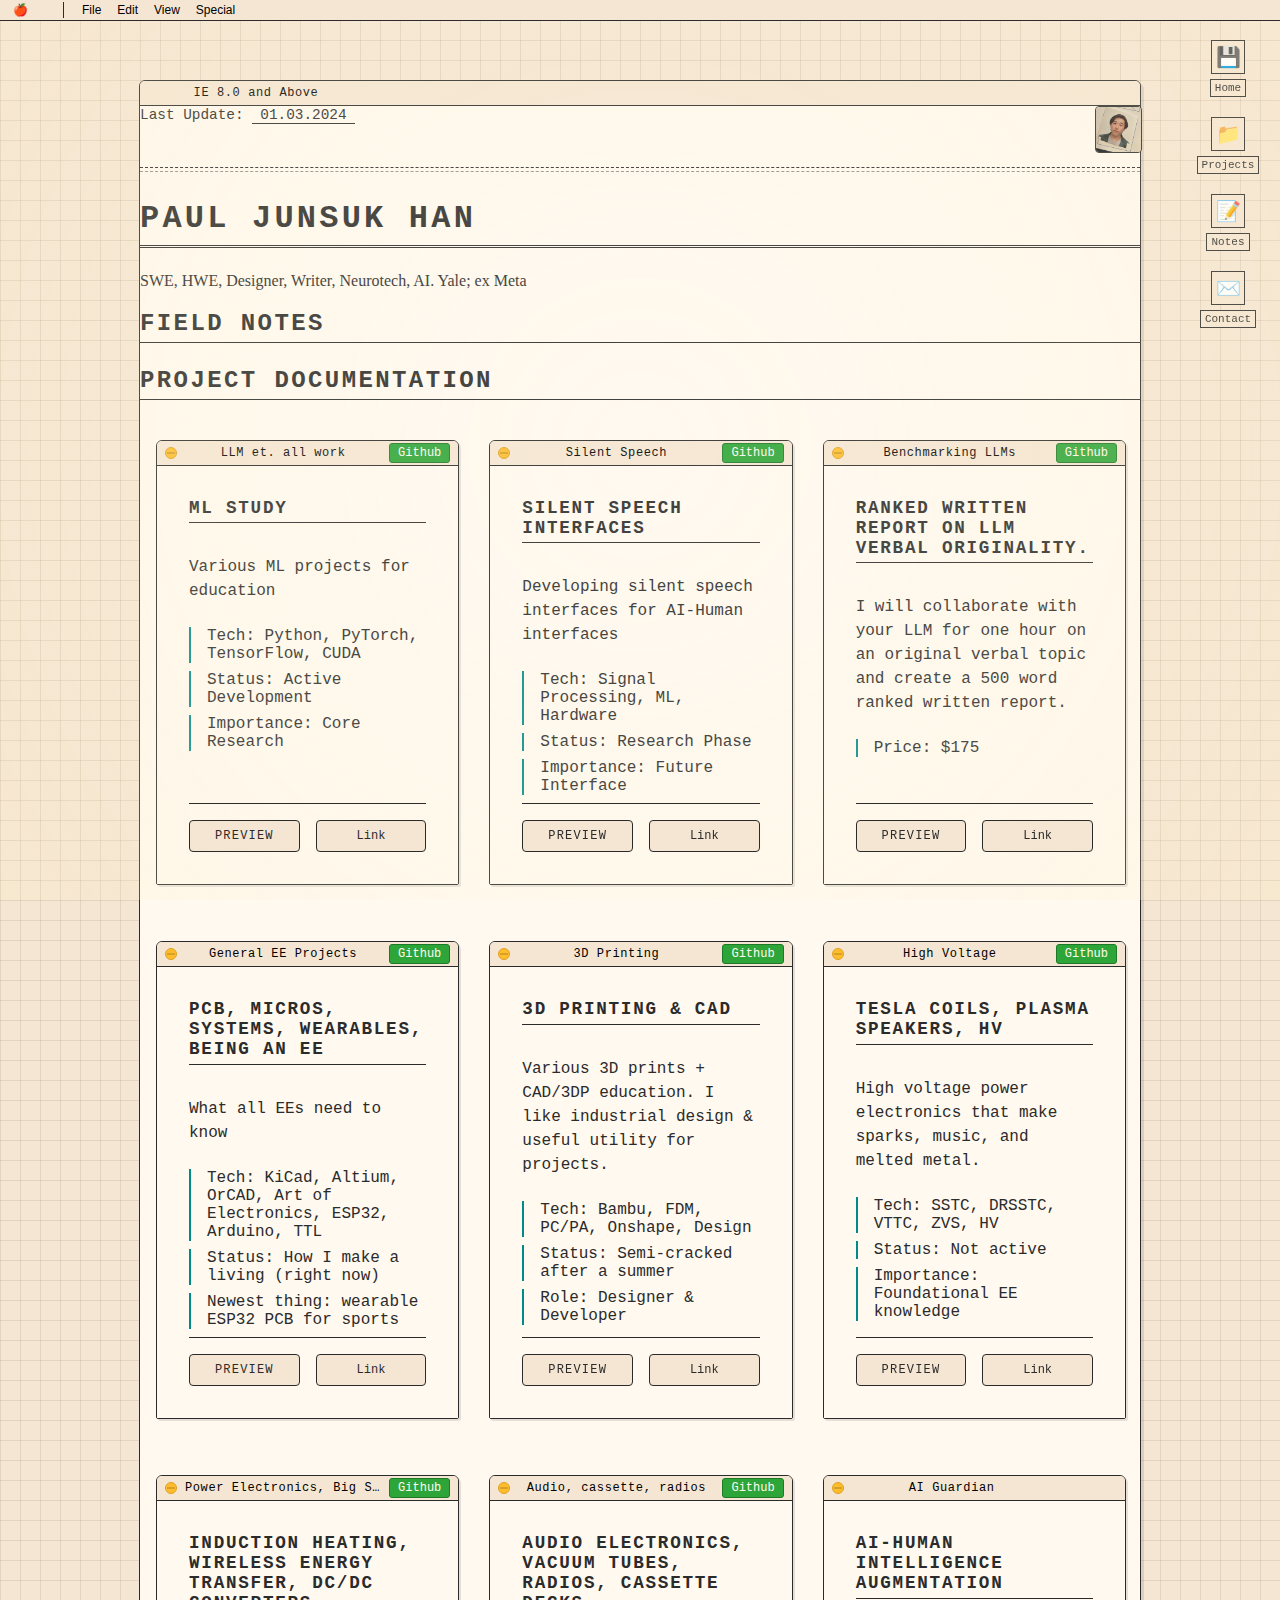
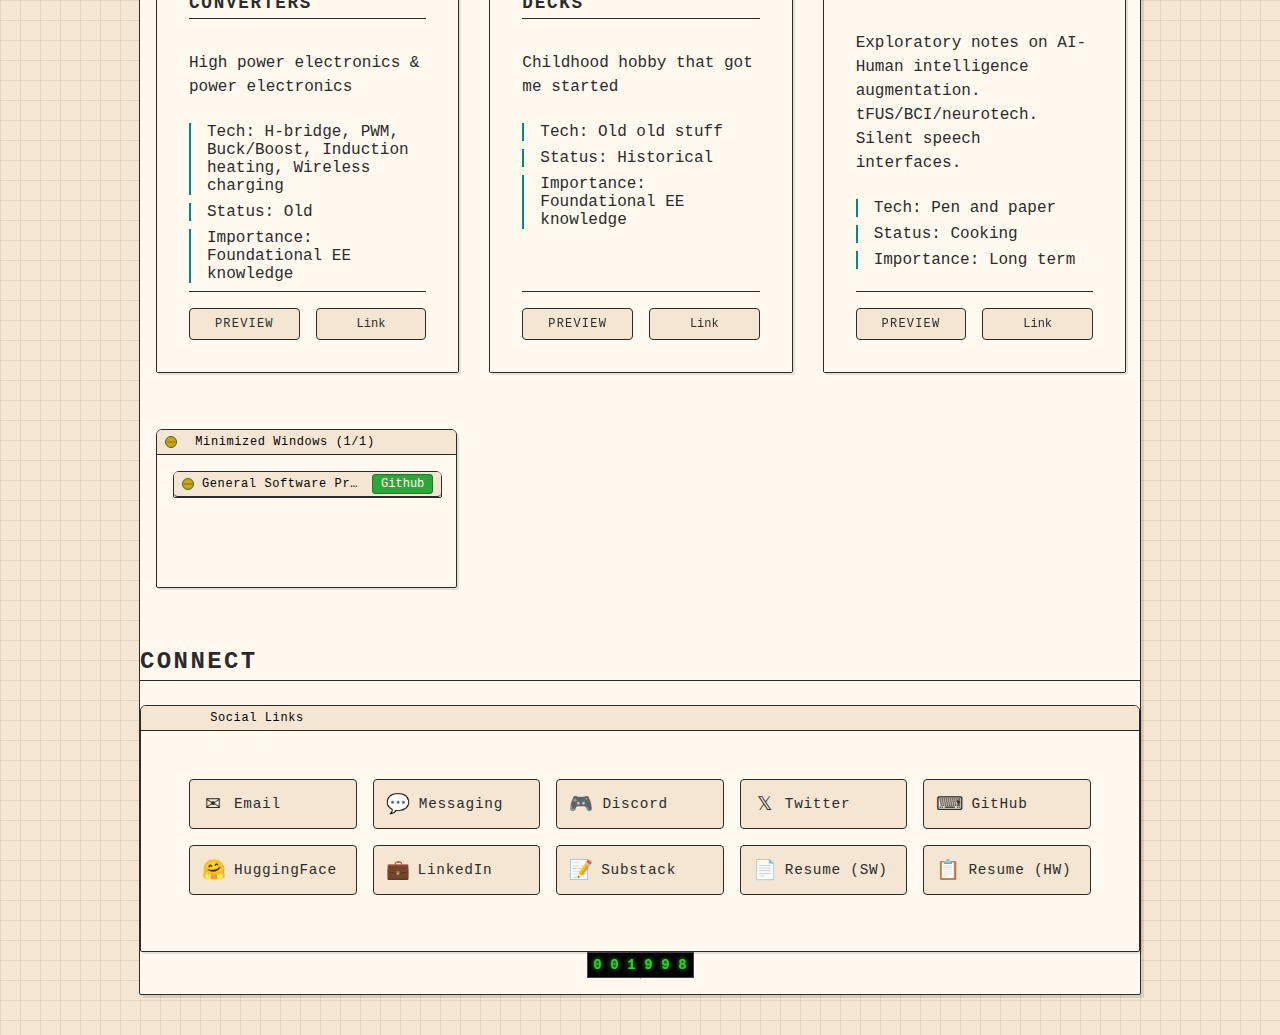
==== commit 47b29610: "working state" ====
--- a/index.html
+++ b/index.html
@@ -195,7 +195,7 @@
   <div class="overlay" aria-hidden="true"></div>
 
   <!-- Scripts -->
-  <script type="module" src="scripts/global.js"></script>
+  <script type="module" src="scripts/globals.js"></script>
   <script type="module" src="scripts/projects.js"></script>
   <script type="module" src="scripts/socials.js"></script>
   <script type="module" src="scripts/desktop.js"></script>
@@ -316,7 +316,7 @@
 
   <!-- Load Our Modular JS (global, socials, projects, etc.) -->
   <script type="module">
-    import { updateVisitorCounter } from './scripts/global.js';
+    import { updateVisitorCounter, initAutoLinkify } from './scripts/globals.js';
     import { generateSocialLinks } from './scripts/socials.js';
     import { loadProjects } from './scripts/projects.js';
 
@@ -339,7 +339,10 @@
         console.error('Error loading projects:', err);
       });
 
-      // 4) (Optional) If you want to load Markdown content for #notes-content
+      // 4) Initialize auto-linkify after content is loaded
+      initAutoLinkify();
+
+      // 5) (Optional) If you want to load Markdown content for #notes-content
       /*
       const mdLoader = new MarkdownLoader();
       const markdownConfigs = [
--- a/styles/projects.css
+++ b/styles/projects.css
@@ -9,6 +9,7 @@
     align-items: center;
     flex: 0 0 auto;
 }
+
 .window-button {
     width: 12px;
     height: 12px;
@@ -16,8 +17,11 @@
     border-radius: 50%;
     background: var(--window-bg);
     position: relative;
-}
-.window-button:first-child::after {
+    cursor: pointer;
+}
+
+/* Middle bar for all window buttons */
+.window-button::after {
     content: '';
     position: absolute;
     top: 50%;
@@ -26,15 +30,22 @@
     width: 8px;
     height: 2px;
     background: var(--window-border);
-    opacity: 0.5;
-}
-.maximize-button {
+    opacity: 0.8;
+}
+
+/* Base maximize button style */
+.window-button.maximize-button {
     background: var(--accent-color) !important;
-    cursor: pointer;
-}
-.minimize-button {
+}
+
+/* Base minimize button style */
+.window-button.minimize-button {
     background: var(--secondary-color) !important;
-    cursor: pointer;
+}
+
+/* Hover effect for buttons */
+.window-button:hover {
+    filter: brightness(1.1);
 }
 
 /* Project Grid & Windows */
@@ -58,6 +69,7 @@
     flex-direction: column;
     min-height: 300px;
     transition: transform 0.2s ease, box-shadow 0.2s ease, min-height 0.3s ease;
+    pointer-events: auto;
 }
 
 /* Minimized state */
@@ -65,8 +77,35 @@
     min-height: auto;
 }
 
+/* Keep preview button visible even in minimized state */
 .project-window.minimized .content {
     display: none;
+}
+
+/* Make sure preview button is always clickable */
+.project-button.preview {
+    cursor: pointer !important;
+    pointer-events: all !important;
+    z-index: 100;
+    position: relative;
+}
+
+/* Make title bar clickable in minimized state */
+.project-window.minimized .window-title-bar {
+    cursor: pointer;
+    pointer-events: all;
+}
+
+/* Ensure project actions are always clickable */
+.project-actions {
+    margin-top: auto;
+    padding-top: 1rem;
+    border-top: 1px solid var(--window-border);
+    display: flex;
+    gap: 1rem;
+    pointer-events: all !important;
+    position: relative;
+    z-index: 100;
 }
 
 /* Keep hover effect only when not minimized */
@@ -88,6 +127,7 @@
     flex: 1;
     display: flex;
     flex-direction: column;
+    pointer-events: auto;
 }
 .project-window .content > *:not(.project-actions) {
     flex-shrink: 0;
@@ -147,6 +187,11 @@
 }
 .project-button.preview {
     border-color: var(--window-border);
+    cursor: pointer;
+    pointer-events: auto;
+    user-select: none;
+    position: relative;
+    z-index: 10;
 }
 .project-button.preview:hover {
     background: var(--window-border);
@@ -602,23 +647,12 @@
     margin-bottom: 1.5rem;
 }
 
-.dock-window > .window-title-bar > .window-controls > .window-button {
-    background: var(--window-border) !important;  /* Neutral color */
-    cursor: default !important;  /* Remove pointer cursor */
-    opacity: 0.8;  /* Less dim but still indicates non-interactive */
-}
-
-/* Keep the line decoration for dock window buttons */
-.dock-window > .window-title-bar > .window-controls > .window-button:first-child::after {
-    content: '';
-    position: absolute;
-    top: 50%;
-    left: 50%;
-    transform: translate(-50%, -50%);
-    width: 8px;
-    height: 2px;
-    background: var(--window-border);
-    opacity: 0.8;
+/* Style the maximize button in dock window */
+.dock-window > .window-title-bar > .window-controls > .window-button.maximize-button {
+    background: var(--accent-color) !important;
+    cursor: pointer !important;
+    opacity: 1 !important;
+    transition: filter 0.2s ease;
 }
 
 .dock-window .dock-content {
@@ -665,3 +699,28 @@
     display: none;
 }
 
+/* Style the maximize button in dock window */
+.dock-window .window-controls .window-button.maximize-button {
+    background: var(--accent-color) !important;
+    cursor: pointer;
+}
+
+/* Style the maximize button in minimized windows */
+.project-window.minimized .window-controls .window-button.maximize-button {
+    background: var(--accent-color) !important;
+    cursor: pointer;
+}
+
+/* Hover effect for maximize buttons */
+.window-button.maximize-button:hover {
+    filter: brightness(1.1);
+}
+
+.dock-window .dock-content {
+    display: flex;
+    flex-direction: column;
+    gap: 0.5rem;
+    padding: 1rem;
+    min-height: 100px;  /* Ensure dock is visible even when empty */
+}
+
--- a/styles/projects.css
+++ b/styles/projects.css
@@ -9,6 +9,7 @@
     align-items: center;
     flex: 0 0 auto;
 }
+
 .window-button {
     width: 12px;
     height: 12px;
@@ -16,8 +17,11 @@
     border-radius: 50%;
     background: var(--window-bg);
     position: relative;
-}
-.window-button:first-child::after {
+    cursor: pointer;
+}
+
+/* Middle bar for all window buttons */
+.window-button::after {
     content: '';
     position: absolute;
     top: 50%;
@@ -26,15 +30,22 @@
     width: 8px;
     height: 2px;
     background: var(--window-border);
-    opacity: 0.5;
-}
-.maximize-button {
+    opacity: 0.8;
+}
+
+/* Base maximize button style */
+.window-button.maximize-button {
     background: var(--accent-color) !important;
-    cursor: pointer;
-}
-.minimize-button {
+}
+
+/* Base minimize button style */
+.window-button.minimize-button {
     background: var(--secondary-color) !important;
-    cursor: pointer;
+}
+
+/* Hover effect for buttons */
+.window-button:hover {
+    filter: brightness(1.1);
 }
 
 /* Project Grid & Windows */
@@ -58,6 +69,7 @@
     flex-direction: column;
     min-height: 300px;
     transition: transform 0.2s ease, box-shadow 0.2s ease, min-height 0.3s ease;
+    pointer-events: auto;
 }
 
 /* Minimized state */
@@ -65,8 +77,35 @@
     min-height: auto;
 }
 
+/* Keep preview button visible even in minimized state */
 .project-window.minimized .content {
     display: none;
+}
+
+/* Make sure preview button is always clickable */
+.project-button.preview {
+    cursor: pointer !important;
+    pointer-events: all !important;
+    z-index: 100;
+    position: relative;
+}
+
+/* Make title bar clickable in minimized state */
+.project-window.minimized .window-title-bar {
+    cursor: pointer;
+    pointer-events: all;
+}
+
+/* Ensure project actions are always clickable */
+.project-actions {
+    margin-top: auto;
+    padding-top: 1rem;
+    border-top: 1px solid var(--window-border);
+    display: flex;
+    gap: 1rem;
+    pointer-events: all !important;
+    position: relative;
+    z-index: 100;
 }
 
 /* Keep hover effect only when not minimized */
@@ -88,6 +127,7 @@
     flex: 1;
     display: flex;
     flex-direction: column;
+    pointer-events: auto;
 }
 .project-window .content > *:not(.project-actions) {
     flex-shrink: 0;
@@ -147,6 +187,11 @@
 }
 .project-button.preview {
     border-color: var(--window-border);
+    cursor: pointer;
+    pointer-events: auto;
+    user-select: none;
+    position: relative;
+    z-index: 10;
 }
 .project-button.preview:hover {
     background: var(--window-border);
@@ -602,23 +647,12 @@
     margin-bottom: 1.5rem;
 }
 
-.dock-window > .window-title-bar > .window-controls > .window-button {
-    background: var(--window-border) !important;  /* Neutral color */
-    cursor: default !important;  /* Remove pointer cursor */
-    opacity: 0.8;  /* Less dim but still indicates non-interactive */
-}
-
-/* Keep the line decoration for dock window buttons */
-.dock-window > .window-title-bar > .window-controls > .window-button:first-child::after {
-    content: '';
-    position: absolute;
-    top: 50%;
-    left: 50%;
-    transform: translate(-50%, -50%);
-    width: 8px;
-    height: 2px;
-    background: var(--window-border);
-    opacity: 0.8;
+/* Style the maximize button in dock window */
+.dock-window > .window-title-bar > .window-controls > .window-button.maximize-button {
+    background: var(--accent-color) !important;
+    cursor: pointer !important;
+    opacity: 1 !important;
+    transition: filter 0.2s ease;
 }
 
 .dock-window .dock-content {
@@ -665,3 +699,28 @@
     display: none;
 }
 
+/* Style the maximize button in dock window */
+.dock-window .window-controls .window-button.maximize-button {
+    background: var(--accent-color) !important;
+    cursor: pointer;
+}
+
+/* Style the maximize button in minimized windows */
+.project-window.minimized .window-controls .window-button.maximize-button {
+    background: var(--accent-color) !important;
+    cursor: pointer;
+}
+
+/* Hover effect for maximize buttons */
+.window-button.maximize-button:hover {
+    filter: brightness(1.1);
+}
+
+.dock-window .dock-content {
+    display: flex;
+    flex-direction: column;
+    gap: 0.5rem;
+    padding: 1rem;
+    min-height: 100px;  /* Ensure dock is visible even when empty */
+}
+
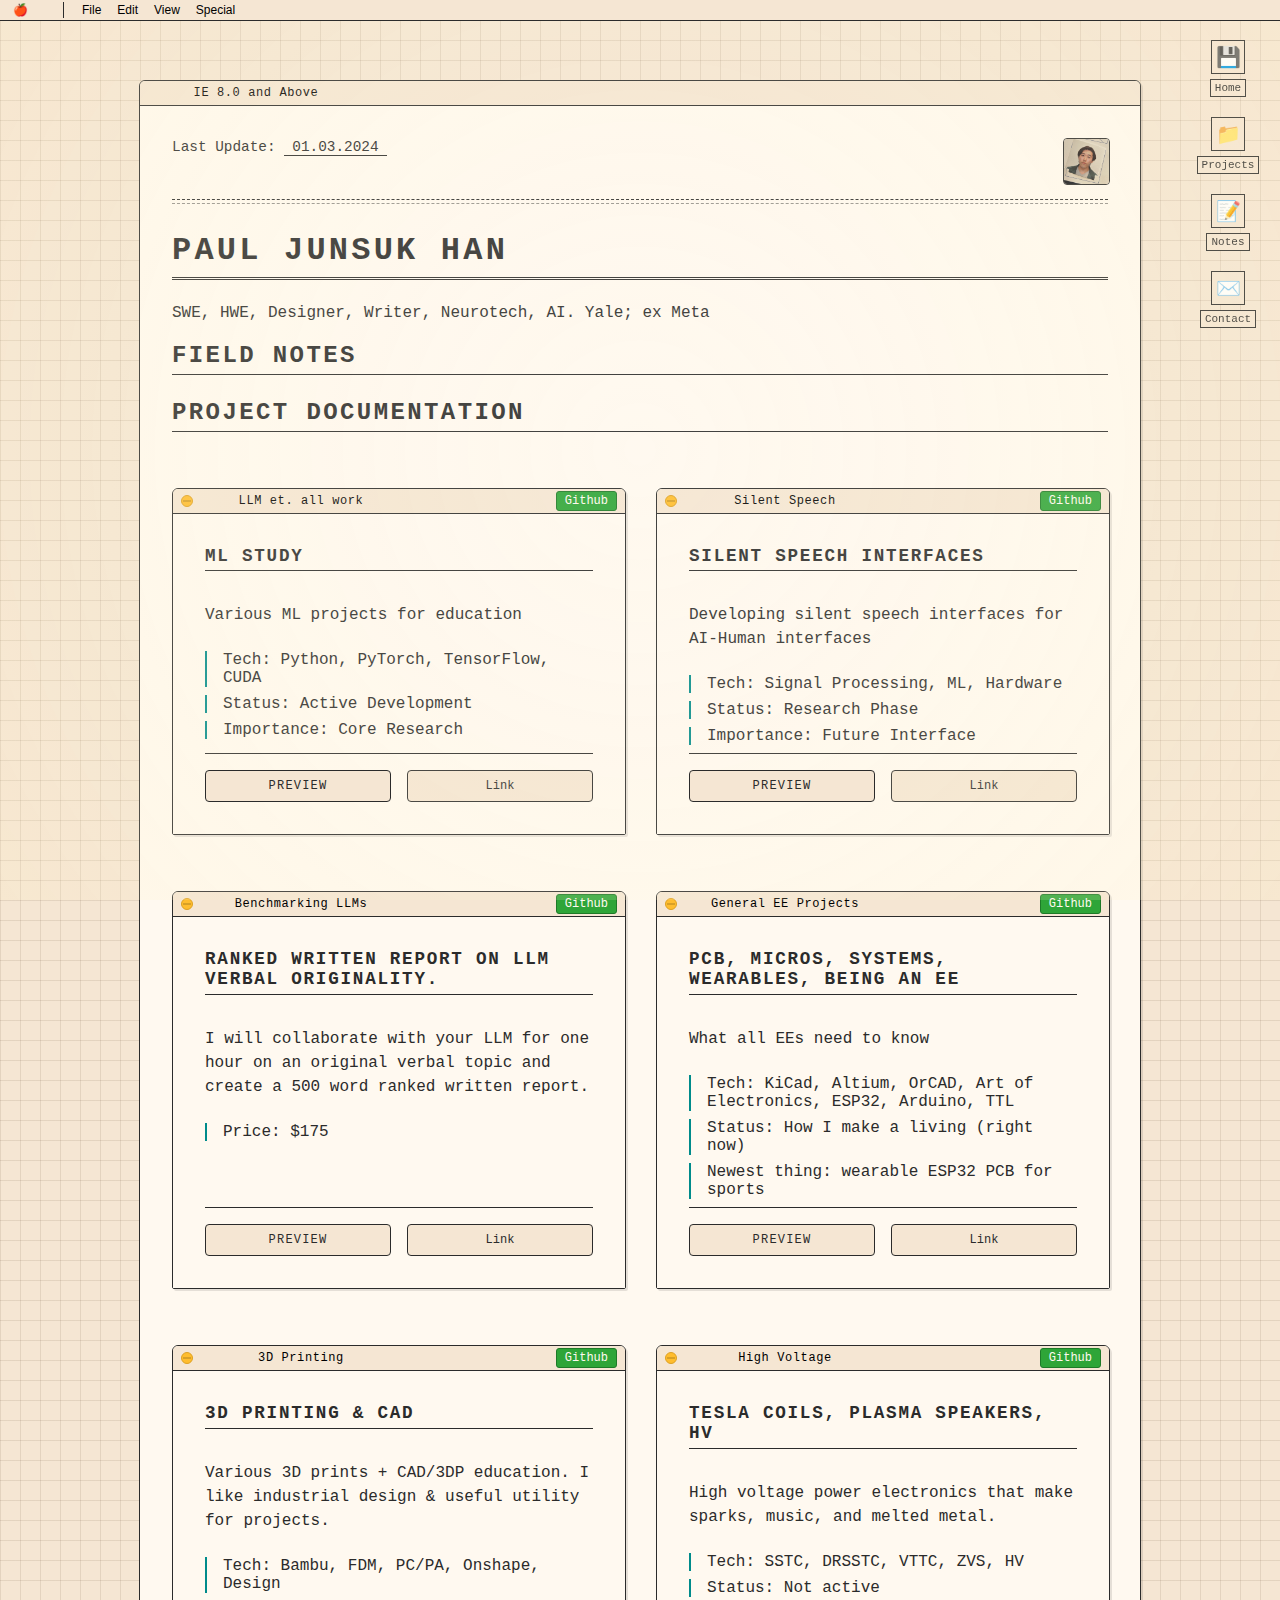
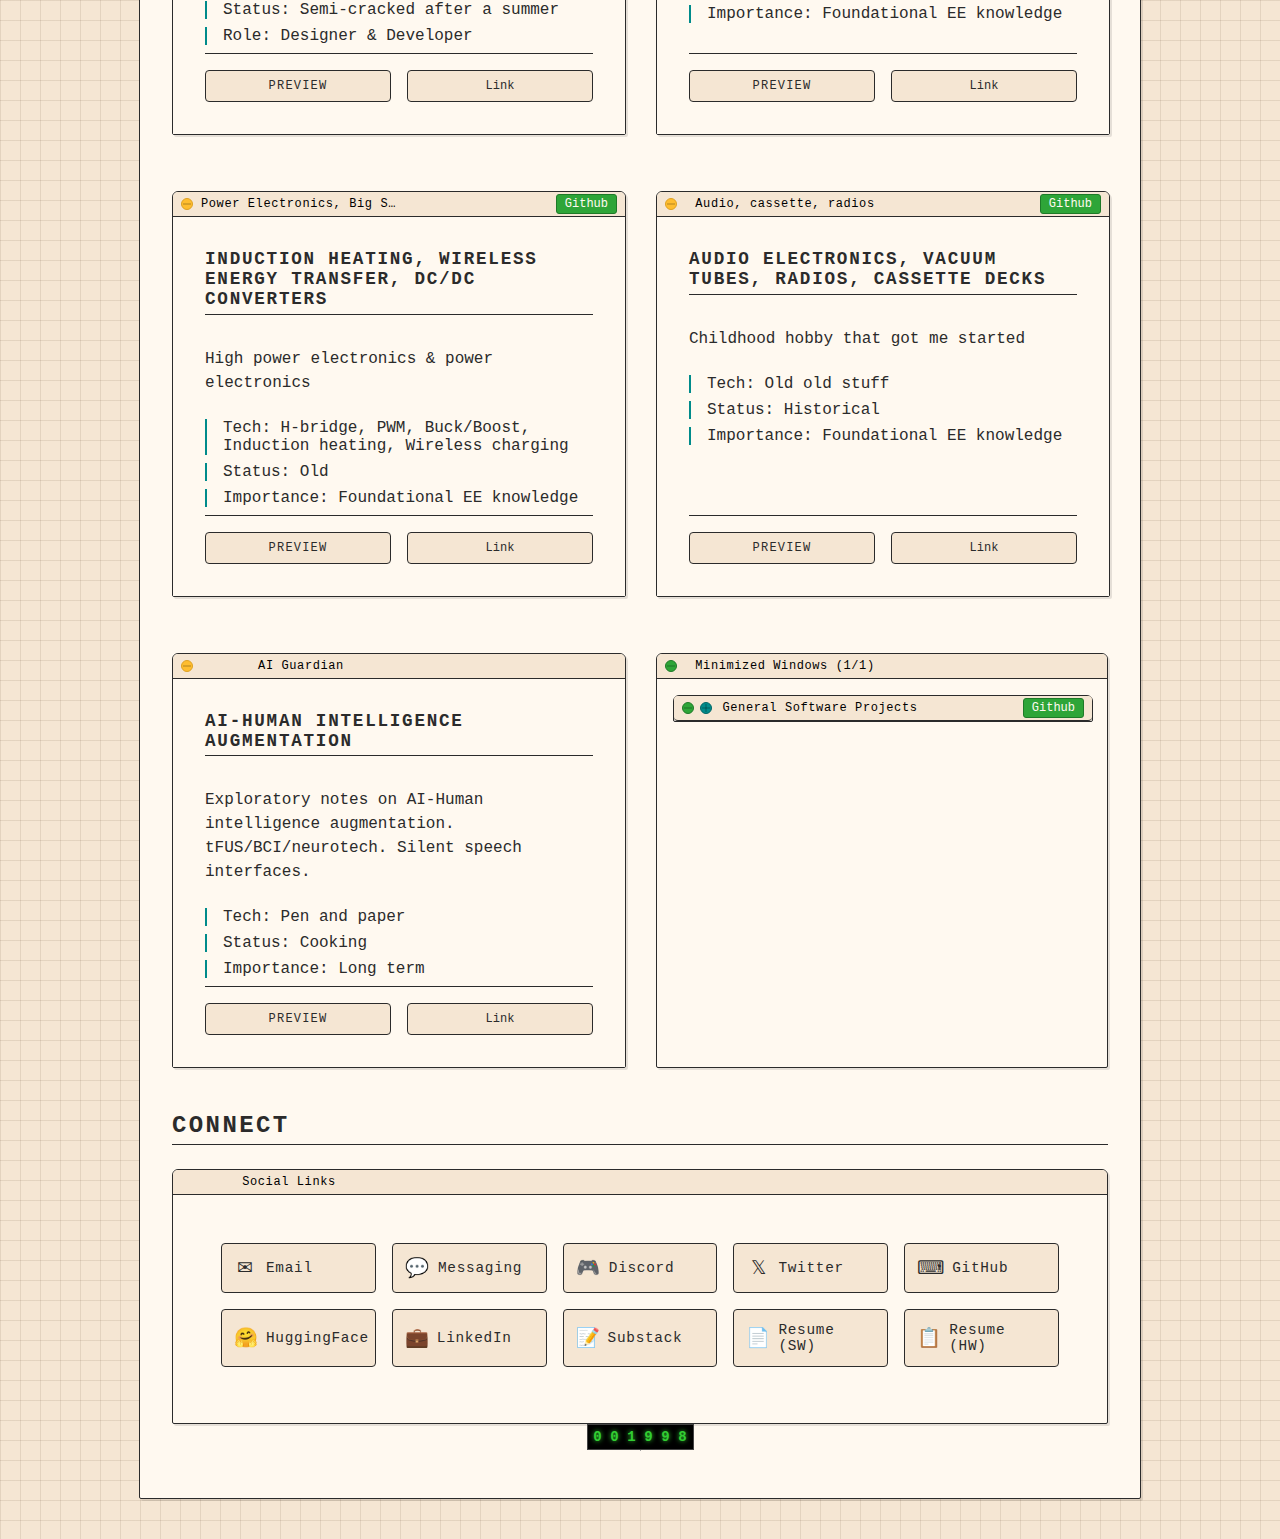
==== commit 7d5c6375: "configurable desktop/menubar/header" ====
--- a/index.html
+++ b/index.html
@@ -47,13 +47,16 @@
   <link rel="alternate" hreflang="en" href="https://pauljunsukhan.com/">
 
   <!-- Styles -->
-  <!-- Example: load all relevant CSS. You might have “global.css”, “desktop.css”, “projects.css” -->
   <link rel="preload" href="styles/global.css" as="style" onload="this.onload=null;this.rel='stylesheet'">
   <link rel="preload" href="styles/desktop.css" as="style" onload="this.onload=null;this.rel='stylesheet'">
+  <link rel="preload" href="styles/menubar.css" as="style" onload="this.onload=null;this.rel='stylesheet'">
+  <link rel="preload" href="styles/header.css" as="style" onload="this.onload=null;this.rel='stylesheet'">
   <link rel="preload" href="styles/projects.css" as="style" onload="this.onload=null;this.rel='stylesheet'">
   <noscript>
     <link rel="stylesheet" href="styles/global.css">
     <link rel="stylesheet" href="styles/desktop.css">
+    <link rel="stylesheet" href="styles/menubar.css">
+    <link rel="stylesheet" href="styles/header.css">
     <link rel="stylesheet" href="styles/projects.css">
   </noscript>
 </head>
@@ -72,22 +75,7 @@
   <!-- Desktop Icons (for quick nav) + Mobile Toggle -->
   <button class="menu-toggle" aria-label="Toggle navigation menu" aria-expanded="false">⋮</button>
   <nav class="desktop-icons" role="navigation" aria-label="Desktop shortcuts">
-    <a href="/" class="desktop-icon" aria-label="Home">
-      <div class="icon-image" aria-hidden="true">💾</div>
-      <div class="icon-label">Home</div>
-    </a>
-    <a href="#projects" class="desktop-icon" aria-label="Projects">
-      <div class="icon-image" aria-hidden="true">📁</div>
-      <div class="icon-label">Projects</div>
-    </a>
-    <a href="#about" class="desktop-icon" aria-label="Notes">
-      <div class="icon-image" aria-hidden="true">📝</div>
-      <div class="icon-label">Notes</div>
-    </a>
-    <a href="#contact" class="desktop-icon" aria-label="Contact">
-      <div class="icon-image" aria-hidden="true">✉️</div>
-      <div class="icon-label">Contact</div>
-    </a>
+    <!-- Desktop icons will be generated by desktop.js -->
   </nav>
 
   <!-- Main Window -->
@@ -196,9 +184,61 @@
 
   <!-- Scripts -->
   <script type="module" src="scripts/globals.js"></script>
+  <script type="module" src="scripts/desktop.js"></script>
+  <script type="module" src="scripts/menubar.js"></script>
+  <script type="module" src="scripts/header.js"></script>
   <script type="module" src="scripts/projects.js"></script>
   <script type="module" src="scripts/socials.js"></script>
-  <script type="module" src="scripts/desktop.js"></script>
+
+  <!-- Load Our Modular JS (global, socials, projects, etc.) -->
+  <script type="module">
+    import { updateVisitorCounter, initAutoLinkify } from './scripts/globals.js';
+    import { generateDesktopIcons } from './scripts/desktop.js';
+    import { generateMenuBar } from './scripts/menubar.js';
+    import { generateHeader } from './scripts/header.js';
+    import { generateSocialLinks } from './scripts/socials.js';
+    import { loadProjects } from './scripts/projects.js';
+
+    document.addEventListener('DOMContentLoaded', async () => {
+      console.log('Initializing homepage...');
+
+      // 1) Initialize menu bar
+      await generateMenuBar().catch(err => {
+        console.error('Error generating menu bar:', err);
+      });
+
+      // 2) Initialize header
+      await generateHeader().catch(err => {
+        console.error('Error generating header:', err);
+      });
+
+      // 3) Initialize desktop icons
+      await generateDesktopIcons().catch(err => {
+        console.error('Error generating desktop icons:', err);
+      });
+
+      // 4) Initialize visitor counter
+      updateVisitorCounter();
+
+      // 5) Generate social links
+      await generateSocialLinks().catch(err => {
+        console.error('Error generating social links:', err);
+      });
+
+      // 6) Load projects
+      await loadProjects().catch(err => {
+        console.error('Error loading projects:', err);
+      });
+
+      // 7) Initialize auto-linkify after content is loaded
+      initAutoLinkify();
+
+      console.log('Homepage initialization complete.');
+    });
+  </script>
+
+  <!-- External Library Example (if you use Marked.js for markdown) -->
+  <script src="https://cdn.jsdelivr.net/npm/marked/marked.min.js"></script>
 
   <!-- JSON-LD Structured Data (Schema.org) -->
   <script type="application/ld+json">
@@ -310,49 +350,5 @@
       ]
     }
   </script>
-
-  <!-- External Library Example (if you use Marked.js for markdown) -->
-  <script src="https://cdn.jsdelivr.net/npm/marked/marked.min.js"></script>
-
-  <!-- Load Our Modular JS (global, socials, projects, etc.) -->
-  <script type="module">
-    import { updateVisitorCounter, initAutoLinkify } from './scripts/globals.js';
-    import { generateSocialLinks } from './scripts/socials.js';
-    import { loadProjects } from './scripts/projects.js';
-
-    // Optionally load a Markdown loader here if needed
-    // import { MarkdownLoader } from './scripts/markdown.js';
-
-    document.addEventListener('DOMContentLoaded', async () => {
-      console.log('Initializing homepage...');
-
-      // 1) Initialize visitor counter
-      updateVisitorCounter();
-
-      // 2) Generate social links (reads from config/socials.json by default)
-      await generateSocialLinks().catch(err => {
-        console.error('Error generating social links:', err);
-      });
-
-      // 3) Load projects (reads from config/projects.json by default)
-      await loadProjects().catch(err => {
-        console.error('Error loading projects:', err);
-      });
-
-      // 4) Initialize auto-linkify after content is loaded
-      initAutoLinkify();
-
-      // 5) (Optional) If you want to load Markdown content for #notes-content
-      /*
-      const mdLoader = new MarkdownLoader();
-      const markdownConfigs = [
-        { path: './notes/about.md', targetId: 'notes-content' }
-      ];
-      await mdLoader.loadMultiple(markdownConfigs);
-      */
-
-      console.log('Homepage initialization complete.');
-    });
-  </script>
 </body>
 </html>
--- a/styles/global.css
+++ b/styles/global.css
@@ -62,12 +62,6 @@
     letter-spacing: 0.1em;
 }
 
-h1 {
-    font-size: 2rem;
-    border-bottom: 3px double var(--primary-color);
-    padding-bottom: 0.5rem;
-}
-
 h2 {
     font-size: 1.5rem;
     border-bottom: 1px solid var(--primary-color);
@@ -83,65 +77,47 @@
     color: var(--text-color);
 }
 
-/* Global Menu Bar */
-.global-menu-bar {
-    position: fixed;
-    top: 0;
-    left: 0;
-    right: 0;
-    height: 20px;
+/* Forms */
+input, textarea {
+    width: 100%;
+    padding: 0.5rem;
+    border: 1px solid var(--window-border);
+    background-color: var(--window-bg);
+    font-family: "Courier New", monospace;
+    margin-top: 0.25rem;
+}
+
+.form-group {
+    margin-bottom: 1.5rem;
+}
+
+/* Base Buttons */
+button {
     background: var(--menu-bg);
-    border-bottom: 1px solid var(--window-border);
-    display: flex;
-    align-items: center;
-    padding: 0 8px;
-    z-index: 2000;
-    font-family: "Chicago", "Helvetica Neue", sans-serif;
+    color: var(--primary-color);
+    border: 2px solid var(--window-border);
+    padding: 0.5rem 1rem;
+    font-family: "Courier New", monospace;
+    cursor: pointer;
+    text-transform: uppercase;
+    letter-spacing: 0.1em;
     font-size: 12px;
-    white-space: nowrap;
-    overflow: hidden;
-}
-
-.apple-menu {
-    margin-right: 20px;
-    padding: 2px 5px;
-}
-.apple-menu:hover {
-    background: var(--primary-color);
-    color: var(--menu-bg);
-}
-
-.menu-divider {
-    width: 1px;
-    height: 16px;
-    background: var(--window-border);
-    margin: 0 10px;
-}
-
-.menu-item {
-    padding: 2px 8px;
-    cursor: default;
-    white-space: nowrap;
-    overflow: hidden;
-    text-overflow: ellipsis;
-}
-.menu-item:hover {
-    background: var(--primary-color);
-    color: var(--menu-bg);
-}
-
-/* Main Window (.mac-window) */
-main.mac-window {
-    width: calc(100% - var(--window-margin) * 2);
-    max-width: var(--max-width);
-    margin: var(--window-margin) auto;
+}
+
+button:hover {
+    background: var(--secondary-color);
+    color: var(--window-bg);
+}
+
+/* Base Window & Dialog Styles */
+.mac-window {
     background: var(--window-bg);
     border: 1px solid var(--window-border);
     border-radius: 6px 6px 2px 2px;
-    box-shadow: 3px 3px 0 rgba(0, 0, 0, 0.1);
-    position: relative;
-}
-
+    box-shadow: 2px 2px 0 rgba(0,0,0,0.1);
+}
+
+/* Window Title Bar */
 .window-title-bar {
     display: flex;
     align-items: center;
@@ -168,6 +144,19 @@
     padding: 0 8px;
 }
 
+/* Main window content padding */
+main.mac-window > .content {
+    padding: var(--spacing);
+}
+
+/* Main Window (.mac-window) - Desktop specific positioning */
+main.mac-window {
+    width: calc(100% - var(--window-margin) * 2);
+    max-width: var(--max-width);
+    margin: var(--window-margin) auto;
+    position: relative;
+}
+
 /* Window Controls */
 .window-controls {
     display: flex;
@@ -186,10 +175,12 @@
     border-radius: 50%;
     background: var(--window-bg);
     position: relative;
+    cursor: pointer;
     text-transform: none;
     letter-spacing: normal;
 }
 
+/* Middle bar for all window buttons */
 .window-controls .window-button::after {
     content: '';
     position: absolute;
@@ -198,15 +189,15 @@
     transform: translate(-50%, -50%);
     width: 8px;
     height: 2px;
-    background: rgba(0, 0, 0, 0.3);  /* Dark line with transparency */
+    background: rgba(0, 0, 0, 0.3);
     opacity: 0.5;
 }
 
 /* Close/Exit button styles */
 .window-controls .window-button.close-button,
 .mac-dialog .window-controls .window-button {
-    background: #ff3b30 !important;  /* Apple red from style guide */
-    border-color: #c41e3a !important;  /* Darker red from style guide */
+    background: #ff3b30 !important;  /* Apple red */
+    border-color: #c41e3a !important;  /* Darker red */
     cursor: pointer;
 }
 
@@ -215,13 +206,14 @@
     background: #c41e3a !important;  /* Use border color for hover */
 }
 
-/* Interactive window buttons */
+/* Maximize button styles */
 .window-controls .window-button.maximize-button {
     background: #2ea538 !important;  /* Muted retro Mac green */
     border-color: #1e7a28 !important;  /* Darker muted green */
     cursor: pointer;
 }
 
+/* Minimize button styles */
 .window-controls .window-button.minimize-button {
     background: #ffbd2e !important;  /* Yellow */
     border-color: #dea123 !important;  /* Darker yellow */
@@ -237,99 +229,7 @@
     background: #dea123 !important;  /* Use border color for hover */
 }
 
-/* Base Buttons */
-button {
-    background: var(--menu-bg);
-    color: var(--primary-color);
-    border: 2px solid var(--window-border);
-    padding: 0.5rem 1rem;
-    font-family: "Courier New", monospace;
-    cursor: pointer;
-    text-transform: uppercase;
-    letter-spacing: 0.1em;
-    font-size: 12px;
-}
-
-button:hover {
-    background: var(--secondary-color);
-    color: var(--window-bg);
-}
-
-/* Forms */
-input, textarea {
-    width: 100%;
-    padding: 0.5rem;
-    border: 1px solid var(--window-border);
-    background-color: var(--window-bg);
-    font-family: "Courier New", monospace;
-    margin-top: 0.25rem;
-}
-
-.form-group {
-    margin-bottom: 1.5rem;
-}
-
-/* Notebook Header */
-.notebook-header {
-    display: flex;
-    justify-content: space-between;
-    align-items: flex-start;
-    margin-bottom: 2rem;
-    font-family: "Courier New", monospace;
-    border-bottom: 1px dashed var(--primary-color);
-    padding-bottom: 1rem;
-    position: relative;
-}
-.notebook-header::after {
-    content: '';
-    position: absolute;
-    bottom: -5px;
-    left: 0;
-    right: 0;
-    height: 1px;
-    border-bottom: 1px dashed var(--primary-color);
-    opacity: 0.5;
-}
-.header-left { flex: 1; }
-.header-right {
-    flex-shrink: 0;
-    margin-left: 2rem;
-    width: 45px;
-    height: 45px;
-}
-.headshot {
-    width: 100%;
-    height: 100%;
-    object-fit: cover;
-    border: 1px solid var(--window-border);
-    border-radius: 4px;
-    display: block;
-}
-.date,
-.subject {
-    margin: 0.5rem 0;
-    font-size: 0.9rem;
-    color: var(--primary-color);
-}
-.typewriter {
-    border-bottom: 1px solid var(--primary-color);
-    padding: 0 0.5rem;
-}
-
-/* Responsive: Some generic smaller screen adjustments */
-@media (max-width: 480px) {
-    .window-title {
-        max-width: 150px;
-    }
-    .menu-item {
-        max-width: 40px;
-    }
-    .menu-item:nth-last-child(-n+2) {
-        display: none;
-    }
-}
-
-/* Base Dialog Styles */
+/* Mac Dialog Base Styles */
 .mac-dialog {
     position: fixed;
     top: 50%;
@@ -351,36 +251,15 @@
     visibility: visible;
 }
 
-.mac-dialog .window-title-bar {
-    display: flex;
-    align-items: center;
-    height: 24px;
-    background: var(--menu-bg);
-    border-bottom: 1px solid var(--window-border);
-    padding: 0 8px;
-}
-
-.mac-dialog .window-title {
-    flex: 1;
-    text-align: center;
-    font-family: "Courier New", monospace;
-    font-size: 12px;
-}
-
 .mac-dialog .content {
     padding: 1rem;
 }
 
-/* Base Window Styles */
-.mac-window {
-    background: var(--window-bg);
-    border: 1px solid var(--window-border);
-    border-radius: 6px 6px 2px 2px;
-    box-shadow: 2px 2px 0 rgba(0,0,0,0.1);
-}
-
-/* Responsive Dialog Adjustments */
+/* Responsive: Some generic smaller screen adjustments */
 @media (max-width: 480px) {
+    .window-title {
+        max-width: 150px;
+    }
     .mac-dialog {
         width: 90%;
         max-width: 300px;
--- a/styles/desktop.css
+++ b/styles/desktop.css
@@ -66,7 +66,7 @@
     }
 }
 
-/* The mobile “⋮” toggle button */
+/* The mobile "⋮" toggle button */
 .menu-toggle {
     display: none;
     position: fixed;
@@ -88,3 +88,93 @@
         display: flex;
     }
 }
+
+/* ===============================
+ * Desktop-Specific Window Styles
+ * =============================== */
+
+/* Main Window (.mac-window) - Desktop specific positioning */
+main.mac-window {
+    width: calc(100% - var(--window-margin) * 2);
+    max-width: var(--max-width);
+    margin: var(--window-margin) auto;
+    position: relative;
+}
+
+/* Main window content padding */
+main.mac-window > .content {
+    padding: var(--spacing);
+}
+
+/* Forms */
+input, textarea {
+    width: 100%;
+    padding: 0.5rem;
+    border: 1px solid var(--window-border);
+    background-color: var(--window-bg);
+    font-family: "Courier New", monospace;
+    margin-top: 0.25rem;
+}
+.form-group {
+    margin-bottom: 1.5rem;
+}
+
+/* Notebook Header */
+.notebook-header {
+    display: flex;
+    justify-content: space-between;
+    align-items: flex-start;
+    margin-bottom: 2rem;
+    font-family: "Courier New", monospace;
+    border-bottom: 1px dashed var(--primary-color);
+    padding-bottom: 1rem;
+    position: relative;
+}
+.notebook-header::after {
+    content: '';
+    position: absolute;
+    bottom: -5px;
+    left: 0;
+    right: 0;
+    height: 1px;
+    border-bottom: 1px dashed var(--primary-color);
+    opacity: 0.5;
+}
+.header-left { flex: 1; }
+.header-right {
+    flex-shrink: 0;
+    margin-left: 2rem;
+    width: 45px;
+    height: 45px;
+}
+.headshot {
+    width: 100%;
+    height: 100%;
+    object-fit: cover;
+    border: 1px solid var(--window-border);
+    border-radius: 4px;
+    display: block;
+}
+.date,
+.subject {
+    margin: 0.5rem 0;
+    font-size: 0.9rem;
+    color: var(--primary-color);
+}
+.typewriter {
+    border-bottom: 1px solid var(--primary-color);
+    padding: 0 0.5rem;
+}
+
+/* Responsive: Some generic smaller screen adjustments */
+@media (max-width: 480px) {
+    .window-title {
+        max-width: 150px;
+    }
+    .menu-item {
+        max-width: 40px;
+    }
+    .menu-item:nth-last-child(-n+2) {
+        display: none;
+    }
+}
--- a/styles/menubar.css
+++ b/styles/menubar.css
@@ -0,0 +1,62 @@
+/* ===============================
+ * menubar.css
+ * =============================== */
+
+/* Global Menu Bar */
+.global-menu-bar {
+    position: fixed;
+    top: 0;
+    left: 0;
+    right: 0;
+    height: 20px;
+    background: var(--menu-bg);
+    border-bottom: 1px solid var(--window-border);
+    display: flex;
+    align-items: center;
+    padding: 0 8px;
+    z-index: 2000;
+    font-family: "Chicago", "Helvetica Neue", sans-serif;
+    font-size: 12px;
+    white-space: nowrap;
+    overflow: hidden;
+}
+
+.apple-menu {
+    margin-right: 20px;
+    padding: 2px 5px;
+}
+
+.apple-menu:hover {
+    background: var(--primary-color);
+    color: var(--menu-bg);
+}
+
+.menu-divider {
+    width: 1px;
+    height: 16px;
+    background: var(--window-border);
+    margin: 0 10px;
+}
+
+.menu-item {
+    padding: 2px 8px;
+    cursor: default;
+    white-space: nowrap;
+    overflow: hidden;
+    text-overflow: ellipsis;
+}
+
+.menu-item:hover {
+    background: var(--primary-color);
+    color: var(--menu-bg);
+}
+
+/* Responsive: Some generic smaller screen adjustments */
+@media (max-width: 480px) {
+    .menu-item {
+        max-width: 40px;
+    }
+    .menu-item:nth-last-child(-n+2) {
+        display: none;
+    }
+} --- a/styles/header.css
+++ b/styles/header.css
@@ -0,0 +1,88 @@
+/* ===============================
+ * header.css
+ * =============================== */
+
+/* Notebook Header */
+.notebook-header {
+    display: flex;
+    justify-content: space-between;
+    align-items: flex-start;
+    margin-bottom: 2rem;
+    font-family: "Courier New", monospace;
+    border-bottom: 1px dashed var(--primary-color);
+    padding-bottom: 1rem;
+    position: relative;
+}
+
+.notebook-header::after {
+    content: '';
+    position: absolute;
+    bottom: -5px;
+    left: 0;
+    right: 0;
+    height: 1px;
+    border-bottom: 1px dashed var(--primary-color);
+    opacity: 0.5;
+}
+
+.header-left { 
+    flex: 1; 
+}
+
+.header-right {
+    flex-shrink: 0;
+    margin-left: 2rem;
+    width: 45px;
+    height: 45px;
+}
+
+.headshot {
+    width: 100%;
+    height: 100%;
+    object-fit: cover;
+    border: 1px solid var(--window-border);
+    border-radius: 4px;
+    display: block;
+}
+
+.date,
+.subject {
+    margin: 0.5rem 0;
+    font-size: 0.9rem;
+    color: var(--primary-color);
+}
+
+.typewriter {
+    border-bottom: 1px solid var(--primary-color);
+    padding: 0 0.5rem;
+}
+
+/* Title and Subtitle */
+#hero-title {
+    font-size: 2rem;
+    border-bottom: 3px double var(--primary-color);
+    padding-bottom: 0.5rem;
+    margin-bottom: 1.5rem;
+    text-transform: uppercase;
+    letter-spacing: 0.1em;
+}
+
+.subtitle {
+    font-family: "Courier New", monospace;
+    color: var(--text-color);
+    margin-bottom: 1rem;
+}
+
+/* Responsive adjustments */
+@media (max-width: 480px) {
+    .header-right {
+        width: 35px;
+        height: 35px;
+    }
+    #hero-title {
+        font-size: 1.5rem;
+    }
+    .subtitle {
+        font-size: 0.9rem;
+    }
+} --- a/styles/projects.css
+++ b/styles/projects.css
@@ -1,59 +1,15 @@
 /* ===============================
  * 3) projects.css
  * =============================== */
-
-/* Window Controls Enhancement */
-.window-controls {
-    display: flex;
-    gap: 6px;
-    align-items: center;
-    flex: 0 0 auto;
-}
-
-.window-button {
-    width: 12px;
-    height: 12px;
-    border: 1px solid var(--window-border);
-    border-radius: 50%;
-    background: var(--window-bg);
-    position: relative;
-    cursor: pointer;
-}
-
-/* Middle bar for all window buttons */
-.window-button::after {
-    content: '';
-    position: absolute;
-    top: 50%;
-    left: 50%;
-    transform: translate(-50%, -50%);
-    width: 8px;
-    height: 2px;
-    background: var(--window-border);
-    opacity: 0.8;
-}
-
-/* Base maximize button style */
-.window-button.maximize-button {
-    background: var(--accent-color) !important;
-}
-
-/* Base minimize button style */
-.window-button.minimize-button {
-    background: var(--secondary-color) !important;
-}
-
-/* Hover effect for buttons */
-.window-button:hover {
-    filter: brightness(1.1);
-}
 
 /* Project Grid & Windows */
 .project-grid {
     display: grid;
     grid-template-columns: repeat(auto-fit, minmax(300px, 1fr));
     gap: 2rem;
-    padding: 1rem;
+    margin: calc(-1 * var(--spacing));
+    margin-top: 0;
+    padding: var(--spacing);
     position: relative;
 }
 
@@ -82,30 +38,10 @@
     display: none;
 }
 
-/* Make sure preview button is always clickable */
-.project-button.preview {
-    cursor: pointer !important;
-    pointer-events: all !important;
-    z-index: 100;
-    position: relative;
-}
-
 /* Make title bar clickable in minimized state */
 .project-window.minimized .window-title-bar {
     cursor: pointer;
     pointer-events: all;
-}
-
-/* Ensure project actions are always clickable */
-.project-actions {
-    margin-top: auto;
-    padding-top: 1rem;
-    border-top: 1px solid var(--window-border);
-    display: flex;
-    gap: 1rem;
-    pointer-events: all !important;
-    position: relative;
-    z-index: 100;
 }
 
 /* Keep hover effect only when not minimized */
@@ -113,10 +49,12 @@
     transform: translateY(-2px);
     box-shadow: 4px 4px 0 rgba(0,0,0,0.15);
 }
+
 main.mac-window.project-window {
     transform: none !important;
     transition: none;
 }
+
 main.mac-window.project-window:hover {
     box-shadow: 2px 2px 0 rgba(0,0,0,0.1);
 }
@@ -519,121 +457,13 @@
     color: var(--window-bg);
 }
 
-/* Construction Page Example */
-.construction-content {
-    display: flex;
-    flex-direction: column;
-    align-items: center;
-    justify-content: center;
-    height: 100%;
-    text-align: center;
-    padding: 2rem;
-    font-family: "Courier New", monospace;
-}
-.construction-title {
-    font-size: 2rem;
-    margin-bottom: 2rem;
-    letter-spacing: 0.2em;
-    border-bottom: none;
-    animation: blink 2s infinite;
-}
-.construction-message {
-    font-size: 1.2rem;
-    margin-bottom: 2rem;
-    line-height: 1.5;
-}
-.construction-animation {
-    font-size: 2rem;
-    margin: 2rem 0;
-    padding: 1rem;
-    border: 2px dashed var(--primary-color);
-    border-radius: 4px;
-    text-align: center;
-}
-.construction-animation a {
-    color: var(--secondary-color);
-    text-decoration: none;
-    font-weight: bold;
-    padding: 0 4px;
-    border-bottom: 2px solid var(--secondary-color);
-    transition: all 0.2s ease;
-}
-.construction-animation a:hover {
-    background: var(--secondary-color);
-    color: var(--window-bg);
-}
-@keyframes blink {
-    0%, 100% { opacity: 1; }
-    50%      { opacity: 0.5; }
-}
-.construction-divider {
-    width: 50%;
-    height: 2px;
-    background: repeating-linear-gradient(
-        90deg,
-        var(--primary-color),
-        var(--primary-color) 10px,
-        transparent 10px,
-        transparent 20px
-    );
-    margin: 2rem 0;
-}
-
-/* Additional Responsive Tweaks */
-@media (max-width: 768px) {
-    .project-window .window-title {
-        max-width: 120px;
-    }
-    .project-window .content h3 {
-        white-space: nowrap;
-        overflow: hidden;
-        text-overflow: ellipsis;
-        max-width: calc(100% - 20px);
-        font-size: 14px;
-    }
-    .project-window {
-        width: 100%;
-        margin: 0;
-    }
-    .window-buttons {
-        gap: 4px;
-    }
-    .preview-button, .github-button {
-        padding: 2px 6px;
-        font-size: 12px;
-    }
-}
-@media (max-width: 480px) {
-    .project-window .window-title {
-        max-width: 100px;
-    }
-    .project-window .content h3 {
-        font-size: 12px;
-    }
-    .window-title {
-        max-width: 120px;
-    }
-    .window-buttons {
-        gap: 2px;
-    }
-    .preview-button, .github-button {
-        padding: 2px 4px;
-        min-width: auto;
-    }
-}
-@media (max-width: 390px) {
-    .window-title {
-        font-size: 11px;
-        margin: 0 4px;
-        max-width: 140px;
-    }
-    .window-buttons {
-        gap: 4px;
-    }
-    .preview-button, .github-button {
-        padding: 2px 4px;
-        font-size: 10px;
-    }
+/* Special case for dock windows and minimized windows */
+.dock-window .window-controls .window-button.maximize-button,
+.project-window.minimized .window-controls .window-button.maximize-button {
+    background: #2ea538 !important;  /* Muted retro Mac green */
+    border-color: #1e7a28 !important;  /* Darker muted green */
+    cursor: pointer;
+    opacity: 1;
 }
 
 /* Dock Windows */
@@ -645,14 +475,6 @@
     border-radius: 6px 6px 2px 2px;
     box-shadow: 2px 2px 0 rgba(0,0,0,0.1);
     margin-bottom: 1.5rem;
-}
-
-/* Style the maximize button in dock window */
-.dock-window > .window-title-bar > .window-controls > .window-button.maximize-button {
-    background: var(--accent-color) !important;
-    cursor: pointer !important;
-    opacity: 1 !important;
-    transition: filter 0.2s ease;
 }
 
 .dock-window .dock-content {
@@ -699,18 +521,6 @@
     display: none;
 }
 
-/* Style the maximize button in dock window */
-.dock-window .window-controls .window-button.maximize-button {
-    background: var(--accent-color) !important;
-    cursor: pointer;
-}
-
-/* Style the maximize button in minimized windows */
-.project-window.minimized .window-controls .window-button.maximize-button {
-    background: var(--accent-color) !important;
-    cursor: pointer;
-}
-
 /* Hover effect for maximize buttons */
 .window-button.maximize-button:hover {
     filter: brightness(1.1);
@@ -724,3 +534,56 @@
     min-height: 100px;  /* Ensure dock is visible even when empty */
 }
 
+/* Window Controls Enhancement */
+.window-controls {
+    display: flex;
+    gap: 6px;
+    align-items: center;
+    flex: 0 0 auto;
+}
+
+/* Quick link button for minimized windows */
+.window-button.quick-link-button {
+    background: var(--secondary-color) !important;  /* Vintage teal */
+    border-color: #006666 !important;  /* Darker teal */
+    cursor: pointer;
+    position: relative;
+    overflow: hidden;  /* Ensure the pseudo-element stays within bounds */
+}
+
+/* Plus symbol inside quick link button */
+.window-button.quick-link-button::before {
+    content: '';
+    position: absolute;
+    top: 50%;
+    left: 50%;
+    width: 8px;
+    height: 2px;
+    background: rgba(0, 0, 0, 0.3);
+    transform: translate(-50%, -50%);
+    opacity: 0.5;
+    z-index: 0;
+}
+
+.window-button.quick-link-button::after {
+    content: '';
+    position: absolute;
+    top: 50%;
+    left: 50%;
+    width: 2px;
+    height: 8px;
+    background: rgba(0, 0, 0, 0.3);
+    transform: translate(-50%, -50%);
+    opacity: 0.5;
+    z-index: 0;
+}
+
+.window-button.quick-link-button:hover {
+    background: #006666 !important;  /* Darker teal on hover */
+}
+
+/* Only show quick link button in minimized windows */
+.project-window:not(.minimized) .window-button.quick-link-button {
+    display: none;
+}
+
--- a/styles/global.css
+++ b/styles/global.css
@@ -62,12 +62,6 @@
     letter-spacing: 0.1em;
 }
 
-h1 {
-    font-size: 2rem;
-    border-bottom: 3px double var(--primary-color);
-    padding-bottom: 0.5rem;
-}
-
 h2 {
     font-size: 1.5rem;
     border-bottom: 1px solid var(--primary-color);
@@ -83,65 +77,47 @@
     color: var(--text-color);
 }
 
-/* Global Menu Bar */
-.global-menu-bar {
-    position: fixed;
-    top: 0;
-    left: 0;
-    right: 0;
-    height: 20px;
+/* Forms */
+input, textarea {
+    width: 100%;
+    padding: 0.5rem;
+    border: 1px solid var(--window-border);
+    background-color: var(--window-bg);
+    font-family: "Courier New", monospace;
+    margin-top: 0.25rem;
+}
+
+.form-group {
+    margin-bottom: 1.5rem;
+}
+
+/* Base Buttons */
+button {
     background: var(--menu-bg);
-    border-bottom: 1px solid var(--window-border);
-    display: flex;
-    align-items: center;
-    padding: 0 8px;
-    z-index: 2000;
-    font-family: "Chicago", "Helvetica Neue", sans-serif;
+    color: var(--primary-color);
+    border: 2px solid var(--window-border);
+    padding: 0.5rem 1rem;
+    font-family: "Courier New", monospace;
+    cursor: pointer;
+    text-transform: uppercase;
+    letter-spacing: 0.1em;
     font-size: 12px;
-    white-space: nowrap;
-    overflow: hidden;
-}
-
-.apple-menu {
-    margin-right: 20px;
-    padding: 2px 5px;
-}
-.apple-menu:hover {
-    background: var(--primary-color);
-    color: var(--menu-bg);
-}
-
-.menu-divider {
-    width: 1px;
-    height: 16px;
-    background: var(--window-border);
-    margin: 0 10px;
-}
-
-.menu-item {
-    padding: 2px 8px;
-    cursor: default;
-    white-space: nowrap;
-    overflow: hidden;
-    text-overflow: ellipsis;
-}
-.menu-item:hover {
-    background: var(--primary-color);
-    color: var(--menu-bg);
-}
-
-/* Main Window (.mac-window) */
-main.mac-window {
-    width: calc(100% - var(--window-margin) * 2);
-    max-width: var(--max-width);
-    margin: var(--window-margin) auto;
+}
+
+button:hover {
+    background: var(--secondary-color);
+    color: var(--window-bg);
+}
+
+/* Base Window & Dialog Styles */
+.mac-window {
     background: var(--window-bg);
     border: 1px solid var(--window-border);
     border-radius: 6px 6px 2px 2px;
-    box-shadow: 3px 3px 0 rgba(0, 0, 0, 0.1);
-    position: relative;
-}
-
+    box-shadow: 2px 2px 0 rgba(0,0,0,0.1);
+}
+
+/* Window Title Bar */
 .window-title-bar {
     display: flex;
     align-items: center;
@@ -168,6 +144,19 @@
     padding: 0 8px;
 }
 
+/* Main window content padding */
+main.mac-window > .content {
+    padding: var(--spacing);
+}
+
+/* Main Window (.mac-window) - Desktop specific positioning */
+main.mac-window {
+    width: calc(100% - var(--window-margin) * 2);
+    max-width: var(--max-width);
+    margin: var(--window-margin) auto;
+    position: relative;
+}
+
 /* Window Controls */
 .window-controls {
     display: flex;
@@ -186,10 +175,12 @@
     border-radius: 50%;
     background: var(--window-bg);
     position: relative;
+    cursor: pointer;
     text-transform: none;
     letter-spacing: normal;
 }
 
+/* Middle bar for all window buttons */
 .window-controls .window-button::after {
     content: '';
     position: absolute;
@@ -198,15 +189,15 @@
     transform: translate(-50%, -50%);
     width: 8px;
     height: 2px;
-    background: rgba(0, 0, 0, 0.3);  /* Dark line with transparency */
+    background: rgba(0, 0, 0, 0.3);
     opacity: 0.5;
 }
 
 /* Close/Exit button styles */
 .window-controls .window-button.close-button,
 .mac-dialog .window-controls .window-button {
-    background: #ff3b30 !important;  /* Apple red from style guide */
-    border-color: #c41e3a !important;  /* Darker red from style guide */
+    background: #ff3b30 !important;  /* Apple red */
+    border-color: #c41e3a !important;  /* Darker red */
     cursor: pointer;
 }
 
@@ -215,13 +206,14 @@
     background: #c41e3a !important;  /* Use border color for hover */
 }
 
-/* Interactive window buttons */
+/* Maximize button styles */
 .window-controls .window-button.maximize-button {
     background: #2ea538 !important;  /* Muted retro Mac green */
     border-color: #1e7a28 !important;  /* Darker muted green */
     cursor: pointer;
 }
 
+/* Minimize button styles */
 .window-controls .window-button.minimize-button {
     background: #ffbd2e !important;  /* Yellow */
     border-color: #dea123 !important;  /* Darker yellow */
@@ -237,99 +229,7 @@
     background: #dea123 !important;  /* Use border color for hover */
 }
 
-/* Base Buttons */
-button {
-    background: var(--menu-bg);
-    color: var(--primary-color);
-    border: 2px solid var(--window-border);
-    padding: 0.5rem 1rem;
-    font-family: "Courier New", monospace;
-    cursor: pointer;
-    text-transform: uppercase;
-    letter-spacing: 0.1em;
-    font-size: 12px;
-}
-
-button:hover {
-    background: var(--secondary-color);
-    color: var(--window-bg);
-}
-
-/* Forms */
-input, textarea {
-    width: 100%;
-    padding: 0.5rem;
-    border: 1px solid var(--window-border);
-    background-color: var(--window-bg);
-    font-family: "Courier New", monospace;
-    margin-top: 0.25rem;
-}
-
-.form-group {
-    margin-bottom: 1.5rem;
-}
-
-/* Notebook Header */
-.notebook-header {
-    display: flex;
-    justify-content: space-between;
-    align-items: flex-start;
-    margin-bottom: 2rem;
-    font-family: "Courier New", monospace;
-    border-bottom: 1px dashed var(--primary-color);
-    padding-bottom: 1rem;
-    position: relative;
-}
-.notebook-header::after {
-    content: '';
-    position: absolute;
-    bottom: -5px;
-    left: 0;
-    right: 0;
-    height: 1px;
-    border-bottom: 1px dashed var(--primary-color);
-    opacity: 0.5;
-}
-.header-left { flex: 1; }
-.header-right {
-    flex-shrink: 0;
-    margin-left: 2rem;
-    width: 45px;
-    height: 45px;
-}
-.headshot {
-    width: 100%;
-    height: 100%;
-    object-fit: cover;
-    border: 1px solid var(--window-border);
-    border-radius: 4px;
-    display: block;
-}
-.date,
-.subject {
-    margin: 0.5rem 0;
-    font-size: 0.9rem;
-    color: var(--primary-color);
-}
-.typewriter {
-    border-bottom: 1px solid var(--primary-color);
-    padding: 0 0.5rem;
-}
-
-/* Responsive: Some generic smaller screen adjustments */
-@media (max-width: 480px) {
-    .window-title {
-        max-width: 150px;
-    }
-    .menu-item {
-        max-width: 40px;
-    }
-    .menu-item:nth-last-child(-n+2) {
-        display: none;
-    }
-}
-
-/* Base Dialog Styles */
+/* Mac Dialog Base Styles */
 .mac-dialog {
     position: fixed;
     top: 50%;
@@ -351,36 +251,15 @@
     visibility: visible;
 }
 
-.mac-dialog .window-title-bar {
-    display: flex;
-    align-items: center;
-    height: 24px;
-    background: var(--menu-bg);
-    border-bottom: 1px solid var(--window-border);
-    padding: 0 8px;
-}
-
-.mac-dialog .window-title {
-    flex: 1;
-    text-align: center;
-    font-family: "Courier New", monospace;
-    font-size: 12px;
-}
-
 .mac-dialog .content {
     padding: 1rem;
 }
 
-/* Base Window Styles */
-.mac-window {
-    background: var(--window-bg);
-    border: 1px solid var(--window-border);
-    border-radius: 6px 6px 2px 2px;
-    box-shadow: 2px 2px 0 rgba(0,0,0,0.1);
-}
-
-/* Responsive Dialog Adjustments */
+/* Responsive: Some generic smaller screen adjustments */
 @media (max-width: 480px) {
+    .window-title {
+        max-width: 150px;
+    }
     .mac-dialog {
         width: 90%;
         max-width: 300px;
--- a/styles/desktop.css
+++ b/styles/desktop.css
@@ -66,7 +66,7 @@
     }
 }
 
-/* The mobile “⋮” toggle button */
+/* The mobile "⋮" toggle button */
 .menu-toggle {
     display: none;
     position: fixed;
@@ -88,3 +88,93 @@
         display: flex;
     }
 }
+
+/* ===============================
+ * Desktop-Specific Window Styles
+ * =============================== */
+
+/* Main Window (.mac-window) - Desktop specific positioning */
+main.mac-window {
+    width: calc(100% - var(--window-margin) * 2);
+    max-width: var(--max-width);
+    margin: var(--window-margin) auto;
+    position: relative;
+}
+
+/* Main window content padding */
+main.mac-window > .content {
+    padding: var(--spacing);
+}
+
+/* Forms */
+input, textarea {
+    width: 100%;
+    padding: 0.5rem;
+    border: 1px solid var(--window-border);
+    background-color: var(--window-bg);
+    font-family: "Courier New", monospace;
+    margin-top: 0.25rem;
+}
+.form-group {
+    margin-bottom: 1.5rem;
+}
+
+/* Notebook Header */
+.notebook-header {
+    display: flex;
+    justify-content: space-between;
+    align-items: flex-start;
+    margin-bottom: 2rem;
+    font-family: "Courier New", monospace;
+    border-bottom: 1px dashed var(--primary-color);
+    padding-bottom: 1rem;
+    position: relative;
+}
+.notebook-header::after {
+    content: '';
+    position: absolute;
+    bottom: -5px;
+    left: 0;
+    right: 0;
+    height: 1px;
+    border-bottom: 1px dashed var(--primary-color);
+    opacity: 0.5;
+}
+.header-left { flex: 1; }
+.header-right {
+    flex-shrink: 0;
+    margin-left: 2rem;
+    width: 45px;
+    height: 45px;
+}
+.headshot {
+    width: 100%;
+    height: 100%;
+    object-fit: cover;
+    border: 1px solid var(--window-border);
+    border-radius: 4px;
+    display: block;
+}
+.date,
+.subject {
+    margin: 0.5rem 0;
+    font-size: 0.9rem;
+    color: var(--primary-color);
+}
+.typewriter {
+    border-bottom: 1px solid var(--primary-color);
+    padding: 0 0.5rem;
+}
+
+/* Responsive: Some generic smaller screen adjustments */
+@media (max-width: 480px) {
+    .window-title {
+        max-width: 150px;
+    }
+    .menu-item {
+        max-width: 40px;
+    }
+    .menu-item:nth-last-child(-n+2) {
+        display: none;
+    }
+}
--- a/styles/menubar.css
+++ b/styles/menubar.css
@@ -0,0 +1,62 @@
+/* ===============================
+ * menubar.css
+ * =============================== */
+
+/* Global Menu Bar */
+.global-menu-bar {
+    position: fixed;
+    top: 0;
+    left: 0;
+    right: 0;
+    height: 20px;
+    background: var(--menu-bg);
+    border-bottom: 1px solid var(--window-border);
+    display: flex;
+    align-items: center;
+    padding: 0 8px;
+    z-index: 2000;
+    font-family: "Chicago", "Helvetica Neue", sans-serif;
+    font-size: 12px;
+    white-space: nowrap;
+    overflow: hidden;
+}
+
+.apple-menu {
+    margin-right: 20px;
+    padding: 2px 5px;
+}
+
+.apple-menu:hover {
+    background: var(--primary-color);
+    color: var(--menu-bg);
+}
+
+.menu-divider {
+    width: 1px;
+    height: 16px;
+    background: var(--window-border);
+    margin: 0 10px;
+}
+
+.menu-item {
+    padding: 2px 8px;
+    cursor: default;
+    white-space: nowrap;
+    overflow: hidden;
+    text-overflow: ellipsis;
+}
+
+.menu-item:hover {
+    background: var(--primary-color);
+    color: var(--menu-bg);
+}
+
+/* Responsive: Some generic smaller screen adjustments */
+@media (max-width: 480px) {
+    .menu-item {
+        max-width: 40px;
+    }
+    .menu-item:nth-last-child(-n+2) {
+        display: none;
+    }
+} --- a/styles/header.css
+++ b/styles/header.css
@@ -0,0 +1,88 @@
+/* ===============================
+ * header.css
+ * =============================== */
+
+/* Notebook Header */
+.notebook-header {
+    display: flex;
+    justify-content: space-between;
+    align-items: flex-start;
+    margin-bottom: 2rem;
+    font-family: "Courier New", monospace;
+    border-bottom: 1px dashed var(--primary-color);
+    padding-bottom: 1rem;
+    position: relative;
+}
+
+.notebook-header::after {
+    content: '';
+    position: absolute;
+    bottom: -5px;
+    left: 0;
+    right: 0;
+    height: 1px;
+    border-bottom: 1px dashed var(--primary-color);
+    opacity: 0.5;
+}
+
+.header-left { 
+    flex: 1; 
+}
+
+.header-right {
+    flex-shrink: 0;
+    margin-left: 2rem;
+    width: 45px;
+    height: 45px;
+}
+
+.headshot {
+    width: 100%;
+    height: 100%;
+    object-fit: cover;
+    border: 1px solid var(--window-border);
+    border-radius: 4px;
+    display: block;
+}
+
+.date,
+.subject {
+    margin: 0.5rem 0;
+    font-size: 0.9rem;
+    color: var(--primary-color);
+}
+
+.typewriter {
+    border-bottom: 1px solid var(--primary-color);
+    padding: 0 0.5rem;
+}
+
+/* Title and Subtitle */
+#hero-title {
+    font-size: 2rem;
+    border-bottom: 3px double var(--primary-color);
+    padding-bottom: 0.5rem;
+    margin-bottom: 1.5rem;
+    text-transform: uppercase;
+    letter-spacing: 0.1em;
+}
+
+.subtitle {
+    font-family: "Courier New", monospace;
+    color: var(--text-color);
+    margin-bottom: 1rem;
+}
+
+/* Responsive adjustments */
+@media (max-width: 480px) {
+    .header-right {
+        width: 35px;
+        height: 35px;
+    }
+    #hero-title {
+        font-size: 1.5rem;
+    }
+    .subtitle {
+        font-size: 0.9rem;
+    }
+} --- a/styles/projects.css
+++ b/styles/projects.css
@@ -1,59 +1,15 @@
 /* ===============================
  * 3) projects.css
  * =============================== */
-
-/* Window Controls Enhancement */
-.window-controls {
-    display: flex;
-    gap: 6px;
-    align-items: center;
-    flex: 0 0 auto;
-}
-
-.window-button {
-    width: 12px;
-    height: 12px;
-    border: 1px solid var(--window-border);
-    border-radius: 50%;
-    background: var(--window-bg);
-    position: relative;
-    cursor: pointer;
-}
-
-/* Middle bar for all window buttons */
-.window-button::after {
-    content: '';
-    position: absolute;
-    top: 50%;
-    left: 50%;
-    transform: translate(-50%, -50%);
-    width: 8px;
-    height: 2px;
-    background: var(--window-border);
-    opacity: 0.8;
-}
-
-/* Base maximize button style */
-.window-button.maximize-button {
-    background: var(--accent-color) !important;
-}
-
-/* Base minimize button style */
-.window-button.minimize-button {
-    background: var(--secondary-color) !important;
-}
-
-/* Hover effect for buttons */
-.window-button:hover {
-    filter: brightness(1.1);
-}
 
 /* Project Grid & Windows */
 .project-grid {
     display: grid;
     grid-template-columns: repeat(auto-fit, minmax(300px, 1fr));
     gap: 2rem;
-    padding: 1rem;
+    margin: calc(-1 * var(--spacing));
+    margin-top: 0;
+    padding: var(--spacing);
     position: relative;
 }
 
@@ -82,30 +38,10 @@
     display: none;
 }
 
-/* Make sure preview button is always clickable */
-.project-button.preview {
-    cursor: pointer !important;
-    pointer-events: all !important;
-    z-index: 100;
-    position: relative;
-}
-
 /* Make title bar clickable in minimized state */
 .project-window.minimized .window-title-bar {
     cursor: pointer;
     pointer-events: all;
-}
-
-/* Ensure project actions are always clickable */
-.project-actions {
-    margin-top: auto;
-    padding-top: 1rem;
-    border-top: 1px solid var(--window-border);
-    display: flex;
-    gap: 1rem;
-    pointer-events: all !important;
-    position: relative;
-    z-index: 100;
 }
 
 /* Keep hover effect only when not minimized */
@@ -113,10 +49,12 @@
     transform: translateY(-2px);
     box-shadow: 4px 4px 0 rgba(0,0,0,0.15);
 }
+
 main.mac-window.project-window {
     transform: none !important;
     transition: none;
 }
+
 main.mac-window.project-window:hover {
     box-shadow: 2px 2px 0 rgba(0,0,0,0.1);
 }
@@ -519,121 +457,13 @@
     color: var(--window-bg);
 }
 
-/* Construction Page Example */
-.construction-content {
-    display: flex;
-    flex-direction: column;
-    align-items: center;
-    justify-content: center;
-    height: 100%;
-    text-align: center;
-    padding: 2rem;
-    font-family: "Courier New", monospace;
-}
-.construction-title {
-    font-size: 2rem;
-    margin-bottom: 2rem;
-    letter-spacing: 0.2em;
-    border-bottom: none;
-    animation: blink 2s infinite;
-}
-.construction-message {
-    font-size: 1.2rem;
-    margin-bottom: 2rem;
-    line-height: 1.5;
-}
-.construction-animation {
-    font-size: 2rem;
-    margin: 2rem 0;
-    padding: 1rem;
-    border: 2px dashed var(--primary-color);
-    border-radius: 4px;
-    text-align: center;
-}
-.construction-animation a {
-    color: var(--secondary-color);
-    text-decoration: none;
-    font-weight: bold;
-    padding: 0 4px;
-    border-bottom: 2px solid var(--secondary-color);
-    transition: all 0.2s ease;
-}
-.construction-animation a:hover {
-    background: var(--secondary-color);
-    color: var(--window-bg);
-}
-@keyframes blink {
-    0%, 100% { opacity: 1; }
-    50%      { opacity: 0.5; }
-}
-.construction-divider {
-    width: 50%;
-    height: 2px;
-    background: repeating-linear-gradient(
-        90deg,
-        var(--primary-color),
-        var(--primary-color) 10px,
-        transparent 10px,
-        transparent 20px
-    );
-    margin: 2rem 0;
-}
-
-/* Additional Responsive Tweaks */
-@media (max-width: 768px) {
-    .project-window .window-title {
-        max-width: 120px;
-    }
-    .project-window .content h3 {
-        white-space: nowrap;
-        overflow: hidden;
-        text-overflow: ellipsis;
-        max-width: calc(100% - 20px);
-        font-size: 14px;
-    }
-    .project-window {
-        width: 100%;
-        margin: 0;
-    }
-    .window-buttons {
-        gap: 4px;
-    }
-    .preview-button, .github-button {
-        padding: 2px 6px;
-        font-size: 12px;
-    }
-}
-@media (max-width: 480px) {
-    .project-window .window-title {
-        max-width: 100px;
-    }
-    .project-window .content h3 {
-        font-size: 12px;
-    }
-    .window-title {
-        max-width: 120px;
-    }
-    .window-buttons {
-        gap: 2px;
-    }
-    .preview-button, .github-button {
-        padding: 2px 4px;
-        min-width: auto;
-    }
-}
-@media (max-width: 390px) {
-    .window-title {
-        font-size: 11px;
-        margin: 0 4px;
-        max-width: 140px;
-    }
-    .window-buttons {
-        gap: 4px;
-    }
-    .preview-button, .github-button {
-        padding: 2px 4px;
-        font-size: 10px;
-    }
+/* Special case for dock windows and minimized windows */
+.dock-window .window-controls .window-button.maximize-button,
+.project-window.minimized .window-controls .window-button.maximize-button {
+    background: #2ea538 !important;  /* Muted retro Mac green */
+    border-color: #1e7a28 !important;  /* Darker muted green */
+    cursor: pointer;
+    opacity: 1;
 }
 
 /* Dock Windows */
@@ -645,14 +475,6 @@
     border-radius: 6px 6px 2px 2px;
     box-shadow: 2px 2px 0 rgba(0,0,0,0.1);
     margin-bottom: 1.5rem;
-}
-
-/* Style the maximize button in dock window */
-.dock-window > .window-title-bar > .window-controls > .window-button.maximize-button {
-    background: var(--accent-color) !important;
-    cursor: pointer !important;
-    opacity: 1 !important;
-    transition: filter 0.2s ease;
 }
 
 .dock-window .dock-content {
@@ -699,18 +521,6 @@
     display: none;
 }
 
-/* Style the maximize button in dock window */
-.dock-window .window-controls .window-button.maximize-button {
-    background: var(--accent-color) !important;
-    cursor: pointer;
-}
-
-/* Style the maximize button in minimized windows */
-.project-window.minimized .window-controls .window-button.maximize-button {
-    background: var(--accent-color) !important;
-    cursor: pointer;
-}
-
 /* Hover effect for maximize buttons */
 .window-button.maximize-button:hover {
     filter: brightness(1.1);
@@ -724,3 +534,56 @@
     min-height: 100px;  /* Ensure dock is visible even when empty */
 }
 
+/* Window Controls Enhancement */
+.window-controls {
+    display: flex;
+    gap: 6px;
+    align-items: center;
+    flex: 0 0 auto;
+}
+
+/* Quick link button for minimized windows */
+.window-button.quick-link-button {
+    background: var(--secondary-color) !important;  /* Vintage teal */
+    border-color: #006666 !important;  /* Darker teal */
+    cursor: pointer;
+    position: relative;
+    overflow: hidden;  /* Ensure the pseudo-element stays within bounds */
+}
+
+/* Plus symbol inside quick link button */
+.window-button.quick-link-button::before {
+    content: '';
+    position: absolute;
+    top: 50%;
+    left: 50%;
+    width: 8px;
+    height: 2px;
+    background: rgba(0, 0, 0, 0.3);
+    transform: translate(-50%, -50%);
+    opacity: 0.5;
+    z-index: 0;
+}
+
+.window-button.quick-link-button::after {
+    content: '';
+    position: absolute;
+    top: 50%;
+    left: 50%;
+    width: 2px;
+    height: 8px;
+    background: rgba(0, 0, 0, 0.3);
+    transform: translate(-50%, -50%);
+    opacity: 0.5;
+    z-index: 0;
+}
+
+.window-button.quick-link-button:hover {
+    background: #006666 !important;  /* Darker teal on hover */
+}
+
+/* Only show quick link button in minimized windows */
+.project-window:not(.minimized) .window-button.quick-link-button {
+    display: none;
+}
+
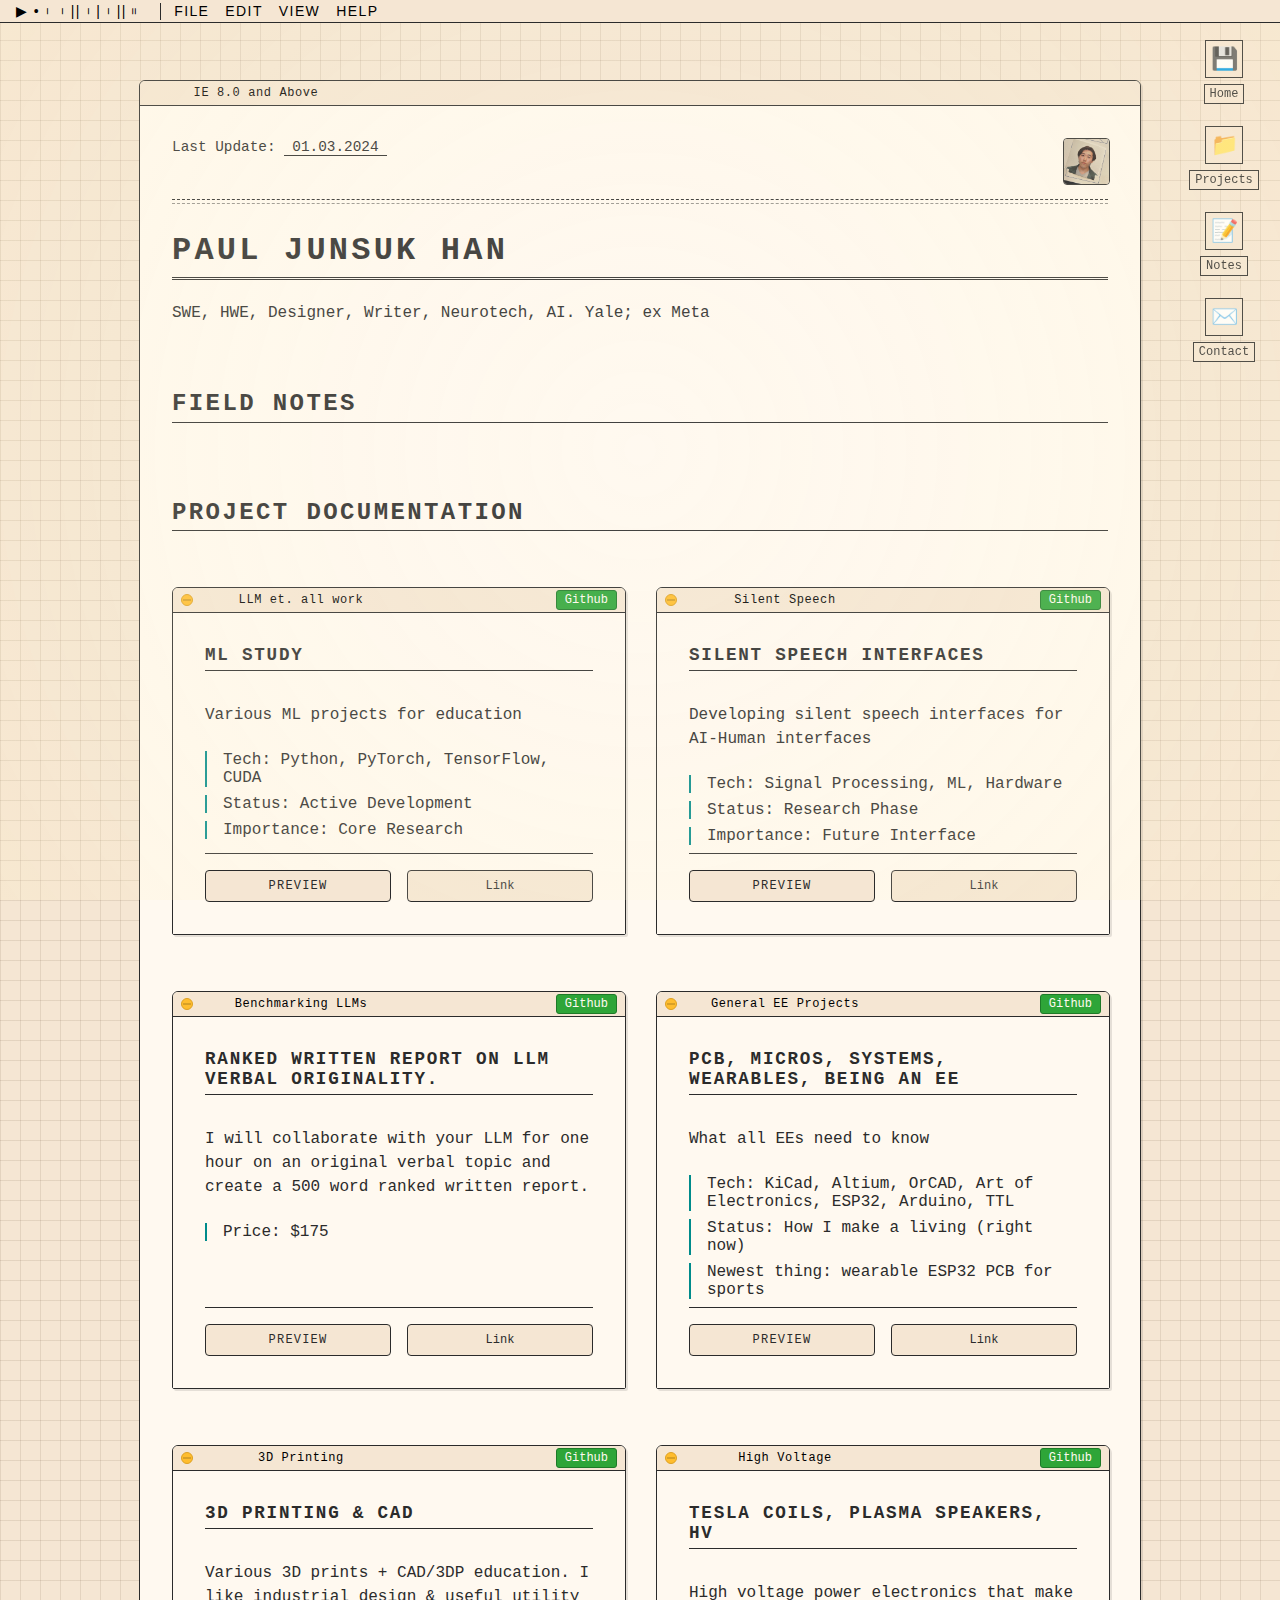
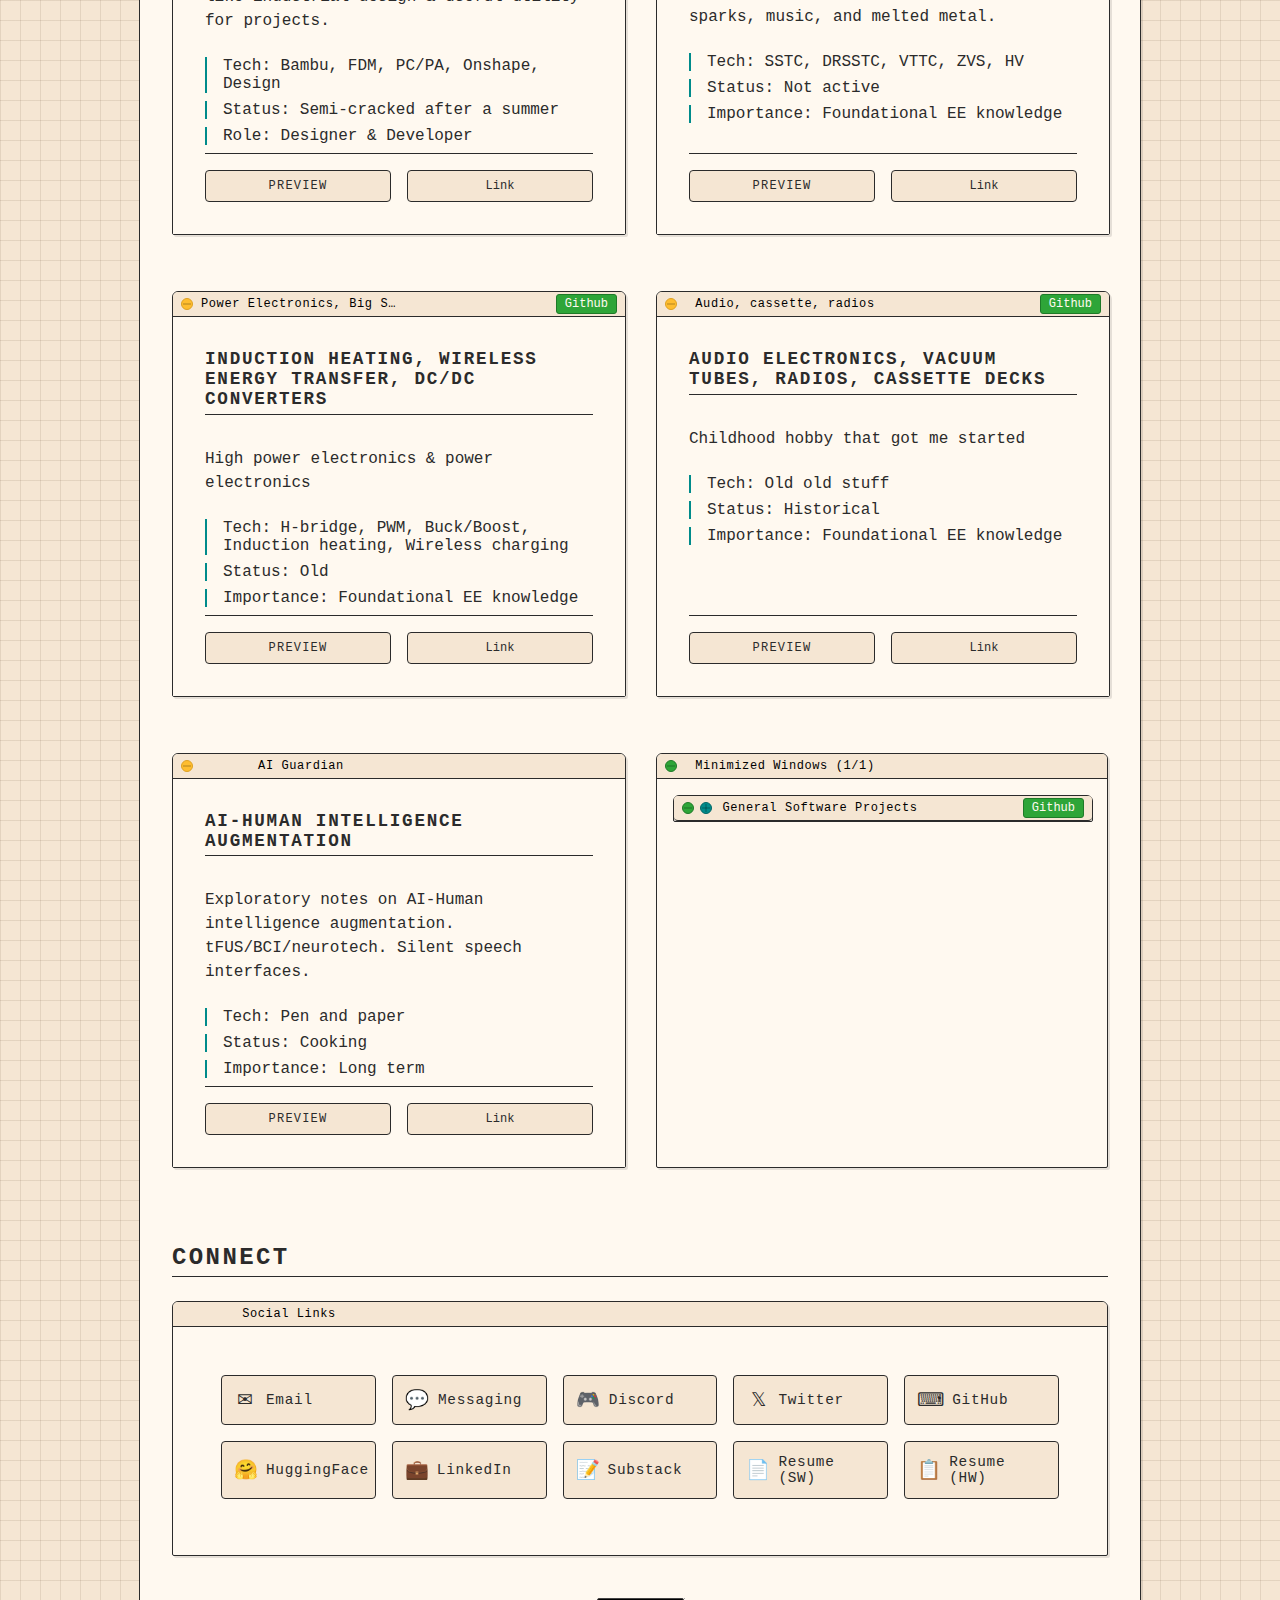
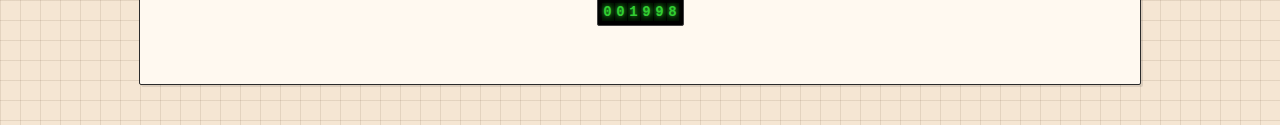
==== commit 7d0be4cf: "latest commit" ====
--- a/index.html
+++ b/index.html
@@ -192,8 +192,8 @@
 
   <!-- Load Our Modular JS (global, socials, projects, etc.) -->
   <script type="module">
-    import { updateVisitorCounter, initAutoLinkify } from './scripts/globals.js';
-    import { generateDesktopIcons } from './scripts/desktop.js';
+    import { updateVisitorCounter, generateDesktopIcons } from './scripts/desktop.js';
+    import { initAutoLinkify } from './scripts/globals.js';
     import { generateMenuBar } from './scripts/menubar.js';
     import { generateHeader } from './scripts/header.js';
     import { generateSocialLinks } from './scripts/socials.js';
--- a/styles/desktop.css
+++ b/styles/desktop.css
@@ -9,7 +9,7 @@
     right: 20px;
     display: flex;
     flex-direction: column;
-    gap: 20px;
+    gap: 22px;
     z-index: 1;
     transition: transform 0.3s ease;
 }
@@ -18,7 +18,7 @@
     flex-direction: column;
     align-items: center;
     text-align: center;
-    width: 64px;
+    width: 72px;
     cursor: pointer;
     transition: transform 0.2s ease;
     text-decoration: none;
@@ -28,22 +28,22 @@
     transform: scale(1.05);
 }
 .icon-image {
-    width: 32px;
-    height: 32px;
-    margin-bottom: 5px;
+    width: 36px;
+    height: 36px;
+    margin-bottom: 6px;
     background: var(--menu-bg);
     border: 1px solid var(--window-border);
     display: flex;
     align-items: center;
     justify-content: center;
-    font-size: 20px;
+    font-size: 22px;
 }
 .icon-label {
     font-family: "Courier New", monospace;
-    font-size: 11px;
+    font-size: 12px;
     color: var(--window-border);
     background: var(--menu-bg);
-    padding: 2px 4px;
+    padding: 2px 5px;
     border-radius: 0;
     border: 1px solid var(--window-border);
 }
@@ -51,8 +51,8 @@
 /* Mobile toggling for .desktop-icons */
 @media (max-width: 768px) {
     .desktop-icons {
-        right: 5px;
-        gap: 10px;
+        right: 6px;
+        gap: 11px;
         transform: translateX(100%);
     }
     .desktop-icons.active {
@@ -62,7 +62,7 @@
         transform: scale(0.8);
     }
     .icon-label {
-        font-size: 10px;
+        font-size: 11px;
     }
 }
 
@@ -72,8 +72,8 @@
     position: fixed;
     top: 50%;
     right: 0;
-    width: 20px;
-    height: 40px;
+    width: 26px;
+    height: 52px;
     background: var(--menu-bg);
     border: 1px solid var(--window-border);
     border-right: none;
@@ -99,11 +99,23 @@
     max-width: var(--max-width);
     margin: var(--window-margin) auto;
     position: relative;
+    min-height: 90vh;
+    display: flex;
+    flex-direction: column;
 }
 
 /* Main window content padding */
 main.mac-window > .content {
     padding: var(--spacing);
+    display: flex;
+    flex-direction: column;
+    flex: 1;
+    min-height: 0; /* Reset min-height to allow flex to work properly */
+}
+
+/* Sections within main content */
+main.mac-window > .content > section {
+    margin-bottom: 2rem;
 }
 
 /* Forms */
@@ -178,3 +190,38 @@
         display: none;
     }
 }
+
+/* Visitor Counter - positioned at bottom */
+.visitor-counter {
+    text-align: center;
+    margin-top: auto !important; /* Force to bottom */
+    padding: 10px;
+    margin-bottom: 20px;
+    width: fit-content;
+    margin-left: auto;
+    margin-right: auto;
+    background: var(--window-bg);
+}
+
+.counter-display {
+    display: inline-flex;
+    background: #000;
+    padding: 4px;
+    border-radius: 2px;
+    gap: 1px;
+    border: 1px solid #444;
+}
+
+.counter-digit {
+    width: 12px;
+    height: 18px;
+    background: #001100;
+    color: #32CD32;
+    font-family: "VT323", "Courier New", monospace;
+    font-size: 14px;
+    font-weight: bold;
+    display: flex;
+    align-items: center;
+    justify-content: center;
+    text-shadow: 0 0 5px #32CD32;
+}
--- a/styles/menubar.css
+++ b/styles/menubar.css
@@ -1,6 +1,17 @@
 /* ===============================
  * menubar.css
  * =============================== */
+
+/* Menu Overlay */
+.menu-overlay {
+    position: fixed;
+    top: 0;
+    left: 0;
+    right: 0;
+    bottom: 0;
+    z-index: 1999; /* Just below menu bar */
+    background: transparent;
+}
 
 /* Global Menu Bar */
 .global-menu-bar {
@@ -8,7 +19,7 @@
     top: 0;
     left: 0;
     right: 0;
-    height: 20px;
+    height: 22px; /* Reduced from 26px by ~15% */
     background: var(--menu-bg);
     border-bottom: 1px solid var(--window-border);
     display: flex;
@@ -16,46 +27,122 @@
     padding: 0 8px;
     z-index: 2000;
     font-family: "Chicago", "Helvetica Neue", sans-serif;
-    font-size: 12px;
+    font-size: 14px; /* Reduced from 16px by ~15% */
     white-space: nowrap;
-    overflow: hidden;
+    overflow: visible;
 }
 
-.apple-menu {
-    margin-right: 20px;
-    padding: 2px 5px;
+/* Menu Items */
+.menu-item {
+    position: relative;
+    height: 100%;
+    display: flex;
+    align-items: center;
 }
 
-.apple-menu:hover {
+.menu-item button {
+    padding: 2px 8px; /* Reduced from 2px 10px */
+    background: none;
+    border: none;
+    font: inherit;
+    color: inherit;
+    cursor: default;
+    white-space: nowrap;
+    text-align: left;
+    width: 100%;
+}
+
+.menu-item button:hover,
+.menu-item.active > button {
     background: var(--primary-color);
     color: var(--menu-bg);
 }
 
+/* Apple Menu */
+.apple-menu-container {
+    display: flex;
+    align-items: center;
+}
+
+.apple-menu {
+    background: none;
+    border: none;
+    padding: 2px 4px;
+    margin-right: 5px;
+    cursor: pointer;
+    border-radius: 2px;
+    height: calc(100% - 4px);
+    display: flex;
+    align-items: center;
+}
+
+.apple-menu:hover {
+    background: var(--menu-hover);
+}
+
+/* Menu Divider */
 .menu-divider {
     width: 1px;
-    height: 16px;
+    height: 17px; /* Reduced from 20px by ~15% */
     background: var(--window-border);
-    margin: 0 10px;
+    margin: 0 5px;
 }
 
-.menu-item {
-    padding: 2px 8px;
-    cursor: default;
-    white-space: nowrap;
-    overflow: hidden;
-    text-overflow: ellipsis;
+/* Submenus */
+.submenu {
+    display: none;
+    position: absolute;
+    top: 100%;
+    left: 0;
+    min-width: 220px; /* Reduced from 260px by ~15% */
+    background: var(--menu-bg);
+    border: 1px solid var(--window-border);
+    box-shadow: 2px 2px 0 rgba(0, 0, 0, 0.1);
+    z-index: 2001;
+    padding: 4px 0;
 }
 
-.menu-item:hover {
-    background: var(--primary-color);
-    color: var(--menu-bg);
+.submenu.active {
+    display: block;
 }
 
-/* Responsive: Some generic smaller screen adjustments */
+.submenu .menu-item {
+    display: block;
+    height: auto;
+    width: 100%;
+}
+
+.submenu button {
+    padding: 4px 22px; /* Reduced from 5px 26px */
+}
+
+/* Checkbox/Radio items */
+button[role="menuitemcheckbox"]::before {
+    content: "☐";
+    margin-right: 7px; /* Increased from 5px */
+}
+
+button[role="menuitemcheckbox"][aria-checked="true"]::before {
+    content: "☑";
+}
+
+button[role="menuitemradio"]::before {
+    content: "○";
+    margin-right: 7px; /* Increased from 5px */
+}
+
+button[role="menuitemradio"][aria-checked="true"]::before {
+    content: "●";
+}
+
+/* Responsive adjustments */
 @media (max-width: 480px) {
-    .menu-item {
-        max-width: 40px;
+    .menu-item > button {
+        max-width: 78px; /* Increased from 60px by 30% */
+        overflow: hidden;
+        text-overflow: ellipsis;
     }
+    
     .menu-item:nth-last-child(-n+2) {
         display: none;
     }
--- a/styles/projects.css
+++ b/styles/projects.css
@@ -419,25 +419,6 @@
     width: fit-content;
     background: var(--window-bg);
 }
-.counter-display {
-    display: flex;
-    justify-content: center;
-    gap: 1px;
-    background: #000;
-    padding: 2px;
-    border: 1px solid #444;
-}
-.counter-digit {
-    display: inline-block;
-    background: #000;
-    color: #32CD32;
-    font-family: "VT323", "Courier New", monospace;
-    font-size: 14px;
-    font-weight: bold;
-    min-width: 12px;
-    padding: 2px;
-    text-shadow: 0 0 5px #32CD32;
-}
 
 /* Window Title Bar Link (GitHub or similar) */
 .window-link {
--- a/styles/desktop.css
+++ b/styles/desktop.css
@@ -9,7 +9,7 @@
     right: 20px;
     display: flex;
     flex-direction: column;
-    gap: 20px;
+    gap: 22px;
     z-index: 1;
     transition: transform 0.3s ease;
 }
@@ -18,7 +18,7 @@
     flex-direction: column;
     align-items: center;
     text-align: center;
-    width: 64px;
+    width: 72px;
     cursor: pointer;
     transition: transform 0.2s ease;
     text-decoration: none;
@@ -28,22 +28,22 @@
     transform: scale(1.05);
 }
 .icon-image {
-    width: 32px;
-    height: 32px;
-    margin-bottom: 5px;
+    width: 36px;
+    height: 36px;
+    margin-bottom: 6px;
     background: var(--menu-bg);
     border: 1px solid var(--window-border);
     display: flex;
     align-items: center;
     justify-content: center;
-    font-size: 20px;
+    font-size: 22px;
 }
 .icon-label {
     font-family: "Courier New", monospace;
-    font-size: 11px;
+    font-size: 12px;
     color: var(--window-border);
     background: var(--menu-bg);
-    padding: 2px 4px;
+    padding: 2px 5px;
     border-radius: 0;
     border: 1px solid var(--window-border);
 }
@@ -51,8 +51,8 @@
 /* Mobile toggling for .desktop-icons */
 @media (max-width: 768px) {
     .desktop-icons {
-        right: 5px;
-        gap: 10px;
+        right: 6px;
+        gap: 11px;
         transform: translateX(100%);
     }
     .desktop-icons.active {
@@ -62,7 +62,7 @@
         transform: scale(0.8);
     }
     .icon-label {
-        font-size: 10px;
+        font-size: 11px;
     }
 }
 
@@ -72,8 +72,8 @@
     position: fixed;
     top: 50%;
     right: 0;
-    width: 20px;
-    height: 40px;
+    width: 26px;
+    height: 52px;
     background: var(--menu-bg);
     border: 1px solid var(--window-border);
     border-right: none;
@@ -99,11 +99,23 @@
     max-width: var(--max-width);
     margin: var(--window-margin) auto;
     position: relative;
+    min-height: 90vh;
+    display: flex;
+    flex-direction: column;
 }
 
 /* Main window content padding */
 main.mac-window > .content {
     padding: var(--spacing);
+    display: flex;
+    flex-direction: column;
+    flex: 1;
+    min-height: 0; /* Reset min-height to allow flex to work properly */
+}
+
+/* Sections within main content */
+main.mac-window > .content > section {
+    margin-bottom: 2rem;
 }
 
 /* Forms */
@@ -178,3 +190,38 @@
         display: none;
     }
 }
+
+/* Visitor Counter - positioned at bottom */
+.visitor-counter {
+    text-align: center;
+    margin-top: auto !important; /* Force to bottom */
+    padding: 10px;
+    margin-bottom: 20px;
+    width: fit-content;
+    margin-left: auto;
+    margin-right: auto;
+    background: var(--window-bg);
+}
+
+.counter-display {
+    display: inline-flex;
+    background: #000;
+    padding: 4px;
+    border-radius: 2px;
+    gap: 1px;
+    border: 1px solid #444;
+}
+
+.counter-digit {
+    width: 12px;
+    height: 18px;
+    background: #001100;
+    color: #32CD32;
+    font-family: "VT323", "Courier New", monospace;
+    font-size: 14px;
+    font-weight: bold;
+    display: flex;
+    align-items: center;
+    justify-content: center;
+    text-shadow: 0 0 5px #32CD32;
+}
--- a/styles/menubar.css
+++ b/styles/menubar.css
@@ -1,6 +1,17 @@
 /* ===============================
  * menubar.css
  * =============================== */
+
+/* Menu Overlay */
+.menu-overlay {
+    position: fixed;
+    top: 0;
+    left: 0;
+    right: 0;
+    bottom: 0;
+    z-index: 1999; /* Just below menu bar */
+    background: transparent;
+}
 
 /* Global Menu Bar */
 .global-menu-bar {
@@ -8,7 +19,7 @@
     top: 0;
     left: 0;
     right: 0;
-    height: 20px;
+    height: 22px; /* Reduced from 26px by ~15% */
     background: var(--menu-bg);
     border-bottom: 1px solid var(--window-border);
     display: flex;
@@ -16,46 +27,122 @@
     padding: 0 8px;
     z-index: 2000;
     font-family: "Chicago", "Helvetica Neue", sans-serif;
-    font-size: 12px;
+    font-size: 14px; /* Reduced from 16px by ~15% */
     white-space: nowrap;
-    overflow: hidden;
+    overflow: visible;
 }
 
-.apple-menu {
-    margin-right: 20px;
-    padding: 2px 5px;
+/* Menu Items */
+.menu-item {
+    position: relative;
+    height: 100%;
+    display: flex;
+    align-items: center;
 }
 
-.apple-menu:hover {
+.menu-item button {
+    padding: 2px 8px; /* Reduced from 2px 10px */
+    background: none;
+    border: none;
+    font: inherit;
+    color: inherit;
+    cursor: default;
+    white-space: nowrap;
+    text-align: left;
+    width: 100%;
+}
+
+.menu-item button:hover,
+.menu-item.active > button {
     background: var(--primary-color);
     color: var(--menu-bg);
 }
 
+/* Apple Menu */
+.apple-menu-container {
+    display: flex;
+    align-items: center;
+}
+
+.apple-menu {
+    background: none;
+    border: none;
+    padding: 2px 4px;
+    margin-right: 5px;
+    cursor: pointer;
+    border-radius: 2px;
+    height: calc(100% - 4px);
+    display: flex;
+    align-items: center;
+}
+
+.apple-menu:hover {
+    background: var(--menu-hover);
+}
+
+/* Menu Divider */
 .menu-divider {
     width: 1px;
-    height: 16px;
+    height: 17px; /* Reduced from 20px by ~15% */
     background: var(--window-border);
-    margin: 0 10px;
+    margin: 0 5px;
 }
 
-.menu-item {
-    padding: 2px 8px;
-    cursor: default;
-    white-space: nowrap;
-    overflow: hidden;
-    text-overflow: ellipsis;
+/* Submenus */
+.submenu {
+    display: none;
+    position: absolute;
+    top: 100%;
+    left: 0;
+    min-width: 220px; /* Reduced from 260px by ~15% */
+    background: var(--menu-bg);
+    border: 1px solid var(--window-border);
+    box-shadow: 2px 2px 0 rgba(0, 0, 0, 0.1);
+    z-index: 2001;
+    padding: 4px 0;
 }
 
-.menu-item:hover {
-    background: var(--primary-color);
-    color: var(--menu-bg);
+.submenu.active {
+    display: block;
 }
 
-/* Responsive: Some generic smaller screen adjustments */
+.submenu .menu-item {
+    display: block;
+    height: auto;
+    width: 100%;
+}
+
+.submenu button {
+    padding: 4px 22px; /* Reduced from 5px 26px */
+}
+
+/* Checkbox/Radio items */
+button[role="menuitemcheckbox"]::before {
+    content: "☐";
+    margin-right: 7px; /* Increased from 5px */
+}
+
+button[role="menuitemcheckbox"][aria-checked="true"]::before {
+    content: "☑";
+}
+
+button[role="menuitemradio"]::before {
+    content: "○";
+    margin-right: 7px; /* Increased from 5px */
+}
+
+button[role="menuitemradio"][aria-checked="true"]::before {
+    content: "●";
+}
+
+/* Responsive adjustments */
 @media (max-width: 480px) {
-    .menu-item {
-        max-width: 40px;
+    .menu-item > button {
+        max-width: 78px; /* Increased from 60px by 30% */
+        overflow: hidden;
+        text-overflow: ellipsis;
     }
+    
     .menu-item:nth-last-child(-n+2) {
         display: none;
     }
--- a/styles/projects.css
+++ b/styles/projects.css
@@ -419,25 +419,6 @@
     width: fit-content;
     background: var(--window-bg);
 }
-.counter-display {
-    display: flex;
-    justify-content: center;
-    gap: 1px;
-    background: #000;
-    padding: 2px;
-    border: 1px solid #444;
-}
-.counter-digit {
-    display: inline-block;
-    background: #000;
-    color: #32CD32;
-    font-family: "VT323", "Courier New", monospace;
-    font-size: 14px;
-    font-weight: bold;
-    min-width: 12px;
-    padding: 2px;
-    text-shadow: 0 0 5px #32CD32;
-}
 
 /* Window Title Bar Link (GitHub or similar) */
 .window-link {
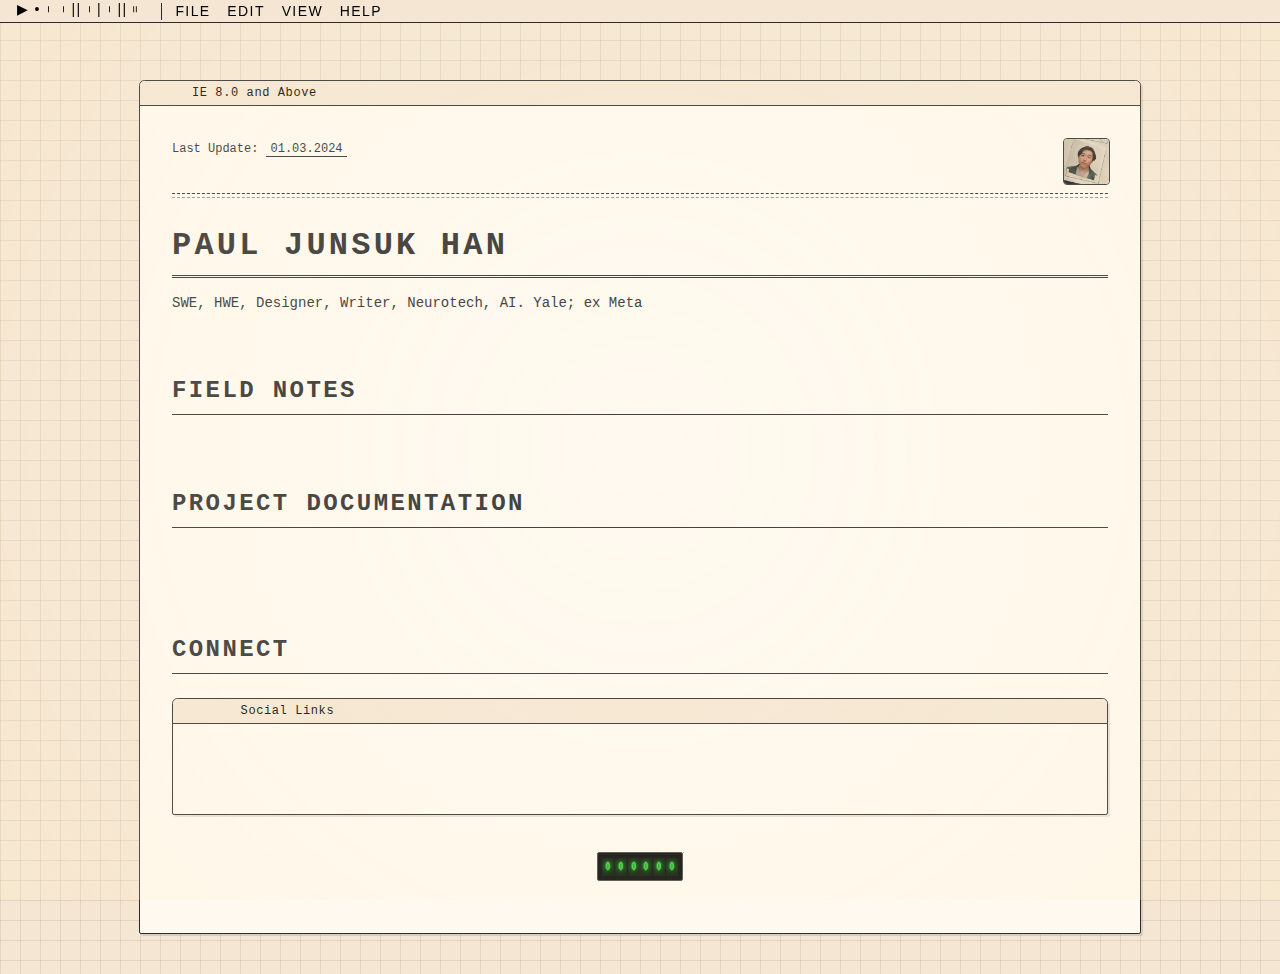
==== commit 940e8d85: "created document component text image link grid flex" ====
--- a/index.html
+++ b/index.html
@@ -64,12 +64,7 @@
 <body>
   <!-- Classic Mac Menu Bar -->
   <nav class="global-menu-bar" role="navigation" aria-label="Main navigation">
-    <span class="apple-menu" aria-label="Apple menu">🍎</span>
-    <div class="menu-divider" aria-hidden="true"></div>
-    <span class="menu-item" role="menuitem">File</span>
-    <span class="menu-item" role="menuitem">Edit</span>
-    <span class="menu-item" role="menuitem">View</span>
-    <span class="menu-item" role="menuitem">Special</span>
+    <!-- Menu bar is now generated dynamically by menubar.js -->
   </nav>
 
   <!-- Desktop Icons (for quick nav) + Mobile Toggle -->
@@ -116,8 +111,8 @@
       <section id="about" aria-labelledby="about-title">
         <div class="technical-sketch">
           <h2 id="about-title">Field Notes</h2>
-          <div id="notes-content" class="notes-content">
-            <!-- Optionally load markdown or static HTML content here -->
+          <div id="field-notes-container">
+            <!-- Document content will be loaded here -->
           </div>
         </div>
       </section>
@@ -125,12 +120,11 @@
       <!-- Projects Section -->
       <section id="projects" aria-labelledby="projects-title">
         <h2 id="projects-title">Project Documentation</h2>
-        <div
-          class="project-grid dynamic-projects"
-          role="list"
-          aria-label="Project list"
-          lang="en"
-        >
+        <div id="project-docs-container">
+          <!-- Document content will be loaded here -->
+        </div>
+        
+        <div class="project-grid dynamic-projects" role="list" aria-label="Project list" lang="en">
           <!-- Projects loaded dynamically from JSON -->
         </div>
 
@@ -198,6 +192,7 @@
     import { generateHeader } from './scripts/header.js';
     import { generateSocialLinks } from './scripts/socials.js';
     import { loadProjects } from './scripts/projects.js';
+    import { loadDocument } from './scripts/documents.js';
 
     document.addEventListener('DOMContentLoaded', async () => {
       console.log('Initializing homepage...');
@@ -232,6 +227,10 @@
 
       // 7) Initialize auto-linkify after content is loaded
       initAutoLinkify();
+
+      // Load documents when DOM is ready
+      loadDocument('./assets/document_blocks/field_notes.json', 'field-notes-container');
+      loadDocument('./assets/document_blocks/project_docs.json', 'project-docs-container');
 
       console.log('Homepage initialization complete.');
     });
--- a/styles/global.css
+++ b/styles/global.css
@@ -1,6 +1,10 @@
 /* ===============================
  * 1) global.css
  * =============================== */
+
+/* Import fonts */
+@import 'fonts.css';
+@import 'documents.css';
 
 /* 1) Root Variables & Base Reset */
 :root {
@@ -27,6 +31,9 @@
 
 /* Engineering Paper Background, Body Reset */
 body {
+    font-family: var(--font-primary);
+    font-size: var(--font-size-base);
+    line-height: var(--line-height-normal);
     background-color: var(--background-color);
     padding-top: 40px;
     margin: 0;
@@ -55,26 +62,44 @@
 
 /* Typography - Engineering Style */
 h1, h2, h3 {
-    font-family: "Courier New", monospace;
+    font-family: var(--font-primary);
     margin-bottom: 1.5rem;
     color: var(--primary-color);
     text-transform: uppercase;
-    letter-spacing: 0.1em;
+    letter-spacing: var(--letter-spacing-normal);
 }
 
 h2 {
-    font-size: 1.5rem;
+    font-size: var(--font-size-subtitle);
     border-bottom: 1px solid var(--primary-color);
     padding-bottom: 0.3rem;
 }
 
 h3 {
-    font-size: 1.2rem;
+    font-size: var(--font-size-heading);
 }
 
 p {
+    font-family: var(--font-primary);
     margin-bottom: 1rem;
     color: var(--text-color);
+    line-height: var(--line-height-normal);
+}
+
+/* Links - Classic Mac Style */
+a:not(.project-link-button):not(.project-button):not(.social-link) {
+    color: var(--primary-color);
+    text-decoration: none;
+    border-bottom: 1px dotted var(--primary-color);
+    transition: all 0.2s ease;
+    padding: 0 2px;
+    display: inline-block;
+}
+
+a:not(.project-link-button):not(.project-button):not(.social-link):hover {
+    background: var(--primary-color);
+    color: var(--window-bg);
+    border-bottom: 1px solid var(--primary-color);
 }
 
 /* Forms */
@@ -83,12 +108,12 @@
     padding: 0.5rem;
     border: 1px solid var(--window-border);
     background-color: var(--window-bg);
-    font-family: "Courier New", monospace;
+    font-family: var(--font-primary);
     margin-top: 0.25rem;
 }
 
 .form-group {
-    margin-bottom: 1.5rem;
+    margin-bottom: calc(var(--font-size-base) * 1.5);
 }
 
 /* Base Buttons */
@@ -97,11 +122,11 @@
     color: var(--primary-color);
     border: 2px solid var(--window-border);
     padding: 0.5rem 1rem;
-    font-family: "Courier New", monospace;
+    font-family: var(--font-primary);
     cursor: pointer;
     text-transform: uppercase;
-    letter-spacing: 0.1em;
-    font-size: 12px;
+    letter-spacing: var(--letter-spacing-normal);
+    font-size: var(--font-size-sm);
 }
 
 button:hover {
@@ -113,8 +138,8 @@
 .mac-window {
     background: var(--window-bg);
     border: 1px solid var(--window-border);
-    border-radius: 6px 6px 2px 2px;
-    box-shadow: 2px 2px 0 rgba(0,0,0,0.1);
+    border-radius: calc(var(--font-size-base) * 0.4) calc(var(--font-size-base) * 0.4) calc(var(--font-size-base) * 0.15) calc(var(--font-size-base) * 0.15);
+    box-shadow: calc(var(--font-size-base) * 0.15) calc(var(--font-size-base) * 0.15) 0 rgba(0,0,0,0.1);
 }
 
 /* Window Title Bar */
@@ -125,9 +150,9 @@
     border-bottom: 1px solid var(--window-border);
     border-radius: 5px 5px 0 0;
     padding: 0 8px;
-    height: 24px;
-    font-family: "Courier New", monospace;
-    font-size: 12px;
+    height: calc(var(--font-size-base) * 1.7);
+    font-family: var(--font-primary);
+    font-size: var(--font-size-sm);
     position: relative;
 }
 
@@ -135,13 +160,13 @@
     flex: 1 1 auto;
     min-width: 0;
     text-align: center;
-    font-family: "Courier New", monospace;
-    letter-spacing: 0.05em;
+    font-family: var(--font-primary);
+    letter-spacing: var(--letter-spacing-tight);
     white-space: nowrap;
     overflow: hidden;
     text-overflow: ellipsis;
-    max-width: 200px;
-    padding: 0 8px;
+    max-width: calc(var(--font-size-base) * 14);
+    padding: 0 calc(var(--font-size-base) * 0.6);
 }
 
 /* Main window content padding */
@@ -160,15 +185,15 @@
 /* Window Controls */
 .window-controls {
     display: flex;
-    gap: 6px;
+    gap: calc(var(--font-size-base) * 0.4);
     align-items: center;
     flex: 0 0 auto;
 }
 
 /* Base window button styles */
 .window-controls .window-button {
-    width: 12px;
-    height: 12px;
+    width: calc(var(--font-size-base) * 0.85);
+    height: calc(var(--font-size-base) * 0.85);
     padding: 0;
     margin: 0;
     border: 1px solid var(--window-border);
@@ -187,7 +212,7 @@
     top: 50%;
     left: 50%;
     transform: translate(-50%, -50%);
-    width: 8px;
+    width: calc(var(--font-size-base) * 0.6);
     height: 2px;
     background: rgba(0, 0, 0, 0.3);
     opacity: 0.5;
@@ -265,3 +290,40 @@
         max-width: 300px;
     }
 }
+
+.window-controls .window-button.commentary-button {
+    background: #666 !important;
+    border-color: #444 !important;
+    display: flex;
+    align-items: center;
+    justify-content: center;
+}
+
+.window-controls .window-button.commentary-button:hover {
+    background: #444 !important;
+}
+
+.window-controls .window-button.commentary-button::after {
+    content: '?';
+    position: absolute;
+    top: 50%;
+    left: 50%;
+    transform: translate(-50%, -50%);
+    background: none !important;
+    border: none;
+    width: auto;
+    height: auto;
+    color: rgba(0, 0, 0, 0.3);
+    font-family: var(--font-primary);
+    font-size: calc(var(--font-size-base) * 0.7);
+    text-align: center;
+}
+
+.markdown-block img {
+    width: 100%;
+    height: 100%;
+    object-fit: cover;
+    border: 1px solid var(--window-border);
+    border-radius: 4px;
+    display: block;
+}
--- a/styles/desktop.css
+++ b/styles/desktop.css
@@ -2,14 +2,16 @@
  * 2) desktop.css
  * =============================== */
 
+@import 'fonts.css';
+
 /* Desktop Icons & Layout */
 .desktop-icons {
     position: fixed;
-    top: 40px;
-    right: 20px;
-    display: flex;
-    flex-direction: column;
-    gap: 22px;
+    top: calc(var(--font-size-base) * 2.85);
+    right: calc(var(--font-size-base) * 1.4);
+    display: flex;
+    flex-direction: column;
+    gap: calc(var(--font-size-base) * 1.6);
     z-index: 1;
     transition: transform 0.3s ease;
 }
@@ -18,7 +20,7 @@
     flex-direction: column;
     align-items: center;
     text-align: center;
-    width: 72px;
+    width: calc(var(--font-size-base) * 5.15);
     cursor: pointer;
     transition: transform 0.2s ease;
     text-decoration: none;
@@ -28,19 +30,19 @@
     transform: scale(1.05);
 }
 .icon-image {
-    width: 36px;
-    height: 36px;
-    margin-bottom: 6px;
+    width: calc(var(--font-size-base) * 2.6);
+    height: calc(var(--font-size-base) * 2.6);
+    margin-bottom: calc(var(--font-size-base) * 0.4);
     background: var(--menu-bg);
     border: 1px solid var(--window-border);
     display: flex;
     align-items: center;
     justify-content: center;
-    font-size: 22px;
+    font-size: var(--font-size-2xl);
 }
 .icon-label {
-    font-family: "Courier New", monospace;
-    font-size: 12px;
+    font-family: var(--font-primary);
+    font-size: var(--font-size-sm);
     color: var(--window-border);
     background: var(--menu-bg);
     padding: 2px 5px;
@@ -51,8 +53,8 @@
 /* Mobile toggling for .desktop-icons */
 @media (max-width: 768px) {
     .desktop-icons {
-        right: 6px;
-        gap: 11px;
+        right: calc(var(--font-size-base) * 0.4);
+        gap: calc(var(--font-size-base) * 0.8);
         transform: translateX(100%);
     }
     .desktop-icons.active {
@@ -62,7 +64,7 @@
         transform: scale(0.8);
     }
     .icon-label {
-        font-size: 11px;
+        font-size: var(--font-size-xs);
     }
 }
 
@@ -72,8 +74,8 @@
     position: fixed;
     top: 50%;
     right: 0;
-    width: 26px;
-    height: 52px;
+    width: calc(var(--font-size-base) * 1.85);
+    height: calc(var(--font-size-base) * 3.7);
     background: var(--menu-bg);
     border: 1px solid var(--window-border);
     border-right: none;
@@ -115,20 +117,20 @@
 
 /* Sections within main content */
 main.mac-window > .content > section {
-    margin-bottom: 2rem;
+    margin-bottom: calc(var(--font-size-base) * 2);
 }
 
 /* Forms */
 input, textarea {
     width: 100%;
-    padding: 0.5rem;
+    padding: calc(var(--font-size-base) * 0.35);
     border: 1px solid var(--window-border);
     background-color: var(--window-bg);
-    font-family: "Courier New", monospace;
-    margin-top: 0.25rem;
+    font-family: var(--font-primary);
+    margin-top: calc(var(--font-size-base) * 0.2);
 }
 .form-group {
-    margin-bottom: 1.5rem;
+    margin-bottom: calc(var(--font-size-base) * 1.5);
 }
 
 /* Notebook Header */
@@ -137,7 +139,7 @@
     justify-content: space-between;
     align-items: flex-start;
     margin-bottom: 2rem;
-    font-family: "Courier New", monospace;
+    font-family: var(--font-primary);
     border-bottom: 1px dashed var(--primary-color);
     padding-bottom: 1rem;
     position: relative;
@@ -170,7 +172,7 @@
 .date,
 .subject {
     margin: 0.5rem 0;
-    font-size: 0.9rem;
+    font-size: var(--font-size-sm);
     color: var(--primary-color);
 }
 .typewriter {
@@ -194,32 +196,47 @@
 /* Visitor Counter - positioned at bottom */
 .visitor-counter {
     text-align: center;
-    margin-top: auto !important; /* Force to bottom */
-    padding: 10px;
-    margin-bottom: 20px;
+    margin-top: auto !important;
+    padding: calc(var(--font-size-base) * 0.7);
+    margin-bottom: calc(var(--font-size-base) * 1.4);
     width: fit-content;
     margin-left: auto;
     margin-right: auto;
     background: var(--window-bg);
 }
 
+.project-window {
+    position: relative;
+    width: 100%;
+    background: var(--window-bg);
+    border: 1px solid var(--window-border);
+    border-radius: calc(var(--font-size-base) * 0.4) calc(var(--font-size-base) * 0.4) calc(var(--font-size-base) * 0.15) calc(var(--font-size-base) * 0.15);
+    box-shadow: calc(var(--font-size-base) * 0.15) calc(var(--font-size-base) * 0.15) 0 rgba(0,0,0,0.1);
+    margin-bottom: calc(var(--font-size-base) * 1.5);
+    display: flex;
+    flex-direction: column;
+    min-height: calc(var(--font-size-base) * 21.4);
+    transition: transform 0.2s ease, box-shadow 0.2s ease, min-height 0.3s ease;
+    pointer-events: auto;
+}
+
 .counter-display {
     display: inline-flex;
     background: #000;
-    padding: 4px;
-    border-radius: 2px;
-    gap: 1px;
+    padding: calc(var(--font-size-base) * 0.3);
+    border-radius: calc(var(--font-size-base) * 0.15);
+    gap: calc(var(--font-size-base) * 0.07);
     border: 1px solid #444;
 }
 
 .counter-digit {
-    width: 12px;
-    height: 18px;
+    width: calc(var(--font-size-base) * 0.85);
+    height: calc(var(--font-size-base) * 1.3);
     background: #001100;
     color: #32CD32;
-    font-family: "VT323", "Courier New", monospace;
-    font-size: 14px;
-    font-weight: bold;
+    font-family: var(--font-display);
+    font-size: var(--font-size-base);
+    font-weight: var(--font-weight-bold);
     display: flex;
     align-items: center;
     justify-content: center;
--- a/styles/menubar.css
+++ b/styles/menubar.css
@@ -1,6 +1,8 @@
 /* ===============================
  * menubar.css
  * =============================== */
+
+@import 'fonts.css';
 
 /* Menu Overlay */
 .menu-overlay {
@@ -19,15 +21,15 @@
     top: 0;
     left: 0;
     right: 0;
-    height: 22px; /* Reduced from 26px by ~15% */
+    height: calc(var(--font-size-menu) * 1.6);
     background: var(--menu-bg);
     border-bottom: 1px solid var(--window-border);
     display: flex;
     align-items: center;
-    padding: 0 8px;
+    padding: 0 calc(var(--font-size-base) * 0.6);
     z-index: 2000;
-    font-family: "Chicago", "Helvetica Neue", sans-serif;
-    font-size: 14px; /* Reduced from 16px by ~15% */
+    font-family: var(--font-menu);
+    font-size: var(--font-size-menu);
     white-space: nowrap;
     overflow: visible;
 }
@@ -41,10 +43,11 @@
 }
 
 .menu-item button {
-    padding: 2px 8px; /* Reduced from 2px 10px */
+    padding: calc(var(--font-size-base) * 0.15) calc(var(--font-size-base) * 0.6);
     background: none;
     border: none;
-    font: inherit;
+    font-family: var(--font-menu);
+    font-size: var(--font-size-menu);
     color: inherit;
     cursor: default;
     white-space: nowrap;
@@ -62,30 +65,36 @@
 .apple-menu-container {
     display: flex;
     align-items: center;
+    height: 100%;
 }
 
 .apple-menu {
     background: none;
     border: none;
-    padding: 2px 4px;
-    margin-right: 5px;
+    padding: 0 calc(var(--font-size-base) * 0.3);
+    margin-right: calc(var(--font-size-base) * 0.35);
     cursor: pointer;
     border-radius: 2px;
-    height: calc(100% - 4px);
+    height: 100%;
     display: flex;
     align-items: center;
+    justify-content: center;
+    line-height: 1;
+    font-size: var(--font-size-menu);
+    transform: translateY(calc(var(--font-size-base) * -0.15)); /* Increased upward shift */
 }
 
 .apple-menu:hover {
-    background: var(--menu-hover);
+    background: var(--primary-color);
+    color: var(--menu-bg);
 }
 
 /* Menu Divider */
 .menu-divider {
-    width: 1px;
-    height: 17px; /* Reduced from 20px by ~15% */
+    width: calc(var(--font-size-base) * 0.07);  /* Convert 1px to font-based */
+    height: calc(var(--font-size-menu) * 1.2);
     background: var(--window-border);
-    margin: 0 5px;
+    margin: 0 calc(var(--font-size-base) * 0.35);
 }
 
 /* Submenus */
@@ -94,12 +103,12 @@
     position: absolute;
     top: 100%;
     left: 0;
-    min-width: 220px; /* Reduced from 260px by ~15% */
+    min-width: calc(var(--font-size-base) * 15);
     background: var(--menu-bg);
     border: 1px solid var(--window-border);
     box-shadow: 2px 2px 0 rgba(0, 0, 0, 0.1);
     z-index: 2001;
-    padding: 4px 0;
+    padding: calc(var(--font-size-base) * 0.3) 0;
 }
 
 .submenu.active {
@@ -113,13 +122,13 @@
 }
 
 .submenu button {
-    padding: 4px 22px; /* Reduced from 5px 26px */
+    padding: calc(var(--font-size-base) * 0.3) calc(var(--font-size-base) * 1.6);
 }
 
 /* Checkbox/Radio items */
 button[role="menuitemcheckbox"]::before {
     content: "☐";
-    margin-right: 7px; /* Increased from 5px */
+    margin-right: calc(var(--font-size-base) * 0.5);
 }
 
 button[role="menuitemcheckbox"][aria-checked="true"]::before {
@@ -128,7 +137,7 @@
 
 button[role="menuitemradio"]::before {
     content: "○";
-    margin-right: 7px; /* Increased from 5px */
+    margin-right: calc(var(--font-size-base) * 0.5);
 }
 
 button[role="menuitemradio"][aria-checked="true"]::before {
@@ -138,7 +147,7 @@
 /* Responsive adjustments */
 @media (max-width: 480px) {
     .menu-item > button {
-        max-width: 78px; /* Increased from 60px by 30% */
+        max-width: calc(var(--font-size-base) * 5.6);
         overflow: hidden;
         text-overflow: ellipsis;
     }
@@ -146,4 +155,18 @@
     .menu-item:nth-last-child(-n+2) {
         display: none;
     }
+}
+
+/* Window Title Bar Link (GitHub or similar) */
+.window-link {
+    position: absolute;
+    right: calc(var(--font-size-base) * 0.6);
+    color: var(--window-bg);
+    text-decoration: none;
+    font-size: var(--font-size-xs);
+    padding: calc(var(--font-size-base) * 0.15) calc(var(--font-size-base) * 0.4);
+    background: #2ea538; /* Muted retro Mac green */
+    border: 1px solid #1e7a28;
+    border-radius: 3px;
+    transition: all 0.2s ease;
 } --- a/styles/header.css
+++ b/styles/header.css
@@ -1,16 +1,18 @@
 /* ===============================
  * header.css
  * =============================== */
+
+@import 'fonts.css';
 
 /* Notebook Header */
 .notebook-header {
     display: flex;
     justify-content: space-between;
     align-items: flex-start;
-    margin-bottom: 2rem;
-    font-family: "Courier New", monospace;
+    margin-bottom: calc(var(--font-size-base) * 2);
+    font-family: var(--font-primary);
     border-bottom: 1px dashed var(--primary-color);
-    padding-bottom: 1rem;
+    padding-bottom: calc(var(--font-size-base) * 0.75);
     position: relative;
 }
 
@@ -31,9 +33,9 @@
 
 .header-right {
     flex-shrink: 0;
-    margin-left: 2rem;
-    width: 45px;
-    height: 45px;
+    margin-left: calc(var(--font-size-base) * 2);
+    width: calc(var(--font-size-base) * 3.2);
+    height: calc(var(--font-size-base) * 3.2);
 }
 
 .headshot {
@@ -47,42 +49,42 @@
 
 .date,
 .subject {
-    margin: 0.5rem 0;
-    font-size: 0.9rem;
+    margin: calc(var(--font-size-base) * 0.35) 0;
+    font-size: var(--font-size-sm);
     color: var(--primary-color);
 }
 
 .typewriter {
     border-bottom: 1px solid var(--primary-color);
-    padding: 0 0.5rem;
+    padding: 0 calc(var(--font-size-base) * 0.35);
 }
 
 /* Title and Subtitle */
 #hero-title {
-    font-size: 2rem;
+    font-size: var(--font-size-title);
     border-bottom: 3px double var(--primary-color);
-    padding-bottom: 0.5rem;
-    margin-bottom: 1.5rem;
+    padding-bottom: calc(var(--font-size-base) * 0.35);
+    margin-bottom: calc(var(--font-size-base) * 1.1);
     text-transform: uppercase;
-    letter-spacing: 0.1em;
+    letter-spacing: var(--letter-spacing-normal);
 }
 
 .subtitle {
-    font-family: "Courier New", monospace;
+    font-family: var(--font-primary);
     color: var(--text-color);
-    margin-bottom: 1rem;
+    margin-bottom: calc(var(--font-size-base) * 0.75);
 }
 
 /* Responsive adjustments */
 @media (max-width: 480px) {
     .header-right {
-        width: 35px;
-        height: 35px;
+        width: calc(var(--font-size-base) * 2.5);
+        height: calc(var(--font-size-base) * 2.5);
     }
     #hero-title {
-        font-size: 1.5rem;
+        font-size: var(--font-size-subtitle);
     }
     .subtitle {
-        font-size: 0.9rem;
+        font-size: var(--font-size-sm);
     }
 } --- a/styles/projects.css
+++ b/styles/projects.css
@@ -2,11 +2,13 @@
  * 3) projects.css
  * =============================== */
 
+@import 'fonts.css';
+
 /* Project Grid & Windows */
 .project-grid {
     display: grid;
-    grid-template-columns: repeat(auto-fit, minmax(300px, 1fr));
-    gap: 2rem;
+    grid-template-columns: repeat(auto-fit, minmax(calc(var(--font-size-base) * 21.4), 1fr));
+    gap: calc(var(--font-size-base) * 2);
     margin: calc(-1 * var(--spacing));
     margin-top: 0;
     padding: var(--spacing);
@@ -20,10 +22,10 @@
     border: 1px solid var(--window-border);
     border-radius: 6px 6px 2px 2px;
     box-shadow: 2px 2px 0 rgba(0,0,0,0.1);
-    margin-bottom: 1.5rem;
-    display: flex;
-    flex-direction: column;
-    min-height: 300px;
+    margin-bottom: calc(var(--font-size-base) * 1.5);
+    display: flex;
+    flex-direction: column;
+    min-height: calc(var(--font-size-base) * 21.4);
     transition: transform 0.2s ease, box-shadow 0.2s ease, min-height 0.3s ease;
     pointer-events: auto;
 }
@@ -31,6 +33,7 @@
 /* Minimized state */
 .project-window.minimized {
     min-height: auto;
+    border: none; /* Remove the outer border */
 }
 
 /* Keep preview button visible even in minimized state */
@@ -42,6 +45,8 @@
 .project-window.minimized .window-title-bar {
     cursor: pointer;
     pointer-events: all;
+    border: 1px solid var(--window-border); /* Move border to title bar */
+    border-radius: 4px; /* Consistent border radius */
 }
 
 /* Keep hover effect only when not minimized */
@@ -72,27 +77,27 @@
 }
 .project-window .content h3 {
     margin-top: 0;
-    font-size: 1.1rem;
+    font-size: var(--font-size-heading);
     color: var(--primary-color);
     border-bottom: 1px solid var(--primary-color);
-    padding-bottom: 0.3rem;
-    margin-bottom: 1rem;
+    padding-bottom: calc(var(--font-size-base) * 0.2);
+    margin-bottom: calc(var(--font-size-base) * 0.75);
 }
 .project-window .content p {
-    font-family: "Courier New", monospace;
-    line-height: 1.5;
-    margin-bottom: 1rem;
+    font-family: var(--font-primary);
+    line-height: var(--line-height-normal);
+    margin-bottom: calc(var(--font-size-base) * 0.75);
     color: var(--text-color);
 }
 .project-window .content ul {
     list-style: none;
     padding: 0;
     margin: 0;
-    font-family: "Courier New", monospace;
+    font-family: var(--font-primary);
 }
 .project-window .content ul li {
-    margin: 0.5rem 0;
-    padding-left: 1rem;
+    margin: calc(var(--font-size-base) * 0.35) 0;
+    padding-left: calc(var(--font-size-base) * 0.75);
     border-left: 2px solid var(--secondary-color);
     color: var(--text-color);
 }
@@ -100,19 +105,19 @@
 /* Project Buttons */
 .project-actions {
     margin-top: auto;
-    padding-top: 1rem;
+    padding-top: calc(var(--font-size-base) * 0.75);
     border-top: 1px solid var(--window-border);
     display: flex;
-    gap: 1rem;
+    gap: calc(var(--font-size-base) * 0.75);
 }
 .project-button {
     flex: 1;
     background: var(--menu-bg);
     border: 1px solid var(--window-border);
-    border-radius: 4px;
-    padding: 0.5rem 1rem;
-    font-family: "Courier New", monospace;
-    font-size: 12px;
+    border-radius: 3px;
+    padding: 2px 6px;
+    font-family: var(--font-primary);
+    font-size: var(--font-size-sm);
     color: var(--primary-color);
     cursor: pointer;
     transition: all 0.2s ease;
@@ -150,20 +155,21 @@
 
 /* Project Link Button (upper-right corner) */
 .project-link-button {
-    background: #2ea538;  /* Muted retro Mac green from style guide */
+    background: #2ea538;
     color: var(--window-bg);
-    border: 1px solid #1e7a28;  /* Darker muted green from style guide */
-    padding: 2px 8px;
-    font-size: 12px;
-    font-family: "Courier New", monospace;
+    border: 1px solid #1e7a28;
+    padding: 0 3px;
+    font-size: var(--font-size-xs);
+    font-family: var(--font-primary);
     text-decoration: none;
-    border-radius: 3px;
+    border-radius: 4px;
     margin-left: auto;
     transition: background 0.2s ease;
+    line-height: 1.4;
 }
 
 .project-link-button:hover {
-    background: #1e7a28;  /* Use border color for hover */
+    background: #1e7a28;
 }
 
 /* Preview Window Overlay */
@@ -183,18 +189,18 @@
 }
 .project-preview .exit-button {
     position: absolute;
-    top: -24px;
+    top: calc(var(--font-size-base) * -1.7);
     left: 0;
-    height: 24px;
+    height: calc(var(--font-size-base) * 1.7);
     width: auto;
-    padding: 0 12px;
-    background: #ff3b30;  /* Apple red from style guide */
-    border: 1px solid #c41e3a;  /* Darker red from style guide */
-    border-radius: 5px 5px 0 0;
+    padding: 0 calc(var(--font-size-base) * 0.85);
+    background: #ff3b30;
+    border: 1px solid #c41e3a;
+    border-radius: calc(var(--font-size-base) * 0.35) calc(var(--font-size-base) * 0.35) 0 0;
     border-bottom: none;
     color: var(--window-bg);
-    font-family: "Courier New", monospace;
-    font-size: 12px;
+    font-family: var(--font-primary);
+    font-size: var(--font-size-sm);
     cursor: pointer;
     display: flex;
     align-items: center;
@@ -216,9 +222,9 @@
     overflow: hidden;
 }
 .project-preview .preview-content main.mac-window {
-    margin: 20px;
-    width: calc(100% - 40px);
-    height: calc(100% - 44px);
+    margin: calc(var(--font-size-base) * 1.4);
+    width: calc(100% - calc(var(--font-size-base) * 2.8));
+    height: calc(100% - calc(var(--font-size-base) * 3.15));
     border: 1px solid var(--window-border);
     border-radius: 6px 6px 2px 2px;
     overflow: auto;
@@ -238,7 +244,7 @@
     border: 1px solid var(--window-border);
     border-radius: 6px 6px 2px 2px;
     box-shadow: 4px 4px 0 rgba(0,0,0,0.2);
-    width: 300px;
+    width: calc(var(--font-size-base) * 21.4);
     z-index: 2100;
     display: none;
     flex-direction: column;
@@ -247,7 +253,7 @@
     display: flex;
 }
 .error-dialog .window-title-bar {
-    height: 24px;
+    height: calc(var(--font-size-base) * 1.7);
     background: var(--menu-bg);
     border-bottom: 1px solid var(--window-border);
 }
@@ -259,10 +265,10 @@
     background: #c41e3a !important;  /* Use border color for hover */
 }
 .error-dialog .content {
-    padding: 2rem;
+    padding: calc(var(--font-size-base) * 2);
     text-align: center;
-    font-family: "Courier New", monospace;
-    font-size: 14px;
+    font-family: var(--font-primary);
+    font-size: var(--font-size-base);
     color: var(--primary-color);
 }
 
@@ -281,25 +287,25 @@
 /* Social Links, Email Dialog, etc. */
 .social-links {
     padding: var(--spacing);
-    margin-bottom: 0.5rem;
+    margin-bottom: calc(var(--font-size-base) * 0.35);
 }
 .social-grid {
     display: grid;
-    grid-template-columns: repeat(auto-fit, minmax(150px,1fr));
-    gap: 1rem;
-    padding: 1rem;
+    grid-template-columns: repeat(auto-fit, minmax(calc(var(--font-size-base) * 10.7), 1fr));
+    gap: calc(var(--font-size-base) * 0.75);
+    padding: calc(var(--font-size-base) * 0.75);
 }
 .social-link {
     display: flex;
     align-items: center;
-    gap: 0.5rem;
-    padding: 0.75rem;
-    background: var(--menu-bg);
-    border: 1px solid var(--window-border);
-    border-radius: 4px;
+    gap: calc(var(--font-size-base) * 0.35);
+    padding: calc(var(--font-size-base) * 0.55);
+    background: var(--menu-bg);
+    border: 1px solid var(--window-border);
+    border-radius: calc(var(--font-size-base) * 0.3);
     text-decoration: none;
     color: var(--primary-color);
-    font-family: "Courier New", monospace;
+    font-family: var(--font-primary);
     transition: all 0.2s ease;
     text-transform: none;
 }
@@ -310,13 +316,13 @@
     box-shadow: 2px 2px 0 rgba(0,0,0,0.1);
 }
 .social-icon {
-    font-size: 1.2rem;
+    font-size: var(--font-size-xl);
     min-width: 24px;
     text-align: center;
 }
 .social-label {
-    font-size: 0.9rem;
-    letter-spacing: 0.05em;
+    font-size: var(--font-size-sm);
+    letter-spacing: var(--letter-spacing-tight);
 }
 
 /* Email Button & Dialog */
@@ -324,14 +330,14 @@
     width: 100%;
     display: flex;
     align-items: center;
-    gap: 0.5rem;
-    padding: 0.75rem;
-    background: var(--menu-bg);
-    border: 1px solid var(--window-border);
-    border-radius: 4px;
+    gap: calc(var(--font-size-base) * 0.35);
+    padding: calc(var(--font-size-base) * 0.55);
+    background: var(--menu-bg);
+    border: 1px solid var(--window-border);
+    border-radius: calc(var(--font-size-base) * 0.3);
     text-decoration: none;
     color: var(--primary-color);
-    font-family: "Courier New", monospace;
+    font-family: var(--font-primary);
     transition: all 0.2s ease;
     cursor: pointer;
 }
@@ -350,7 +356,7 @@
     border: 1px solid var(--window-border);
     border-radius: 6px 6px 2px 2px;
     box-shadow: 4px 4px 0 rgba(0,0,0,0.2);
-    width: 300px;
+    width: calc(var(--font-size-base) * 21.4);
     z-index: 2100;
     display: none;
     flex-direction: column;
@@ -359,7 +365,7 @@
     display: flex;
 }
 .email-dialog .window-title-bar {
-    height: 24px;
+    height: calc(var(--font-size-base) * 1.7);
     background: var(--menu-bg);
     border-bottom: 1px solid var(--window-border);
 }
@@ -368,23 +374,24 @@
     border-color: #c41e3a;
 }
 .email-dialog .content {
-    padding: 2rem;
+    padding: calc(var(--font-size-base) * 2);
     text-align: center;
-    font-family: "Courier New", monospace;
-    font-size: 14px;
+    font-family: var(--font-primary);
+    font-size: var(--font-size-base);
     color: var(--primary-color);
 }
 
 /* Additional Mac Dialog (generic) */
 .mac-dialog {
     position: fixed;
-    top: 50%; left: 50%;
+    top: 50%;
+    left: 50%;
     transform: translate(-50%, -50%);
     background: var(--window-bg);
     border: 1px solid var(--window-border);
     border-radius: 6px 6px 2px 2px;
     box-shadow: 4px 4px 0 rgba(0,0,0,0.2);
-    width: 300px;
+    width: calc(var(--font-size-base) * 21.4);
     z-index: 2100;
     display: none;
     flex-direction: column;
@@ -393,7 +400,7 @@
     display: flex;
 }
 .mac-dialog .window-title-bar {
-    height: 24px;
+    height: calc(var(--font-size-base) * 1.7);
     background: var(--menu-bg);
     border-bottom: 1px solid var(--window-border);
 }
@@ -402,20 +409,20 @@
     border-color: #c41e3a;
 }
 .mac-dialog .content {
-    padding: 2rem;
+    padding: calc(var(--font-size-base) * 2);
     text-align: center;
-    font-family: "Courier New", monospace;
-    font-size: 14px;
+    font-family: var(--font-primary);
+    font-size: var(--font-size-base);
     color: var(--primary-color);
 }
 .mac-dialog .content p {
-    margin: 0.5rem 0;
+    margin: calc(var(--font-size-base) * 0.35) 0;
 }
 
 /* Visitor Counter */
 .visitor-counter {
     text-align: center;
-    margin: 0 auto 1rem;
+    margin: 0 auto calc(var(--font-size-base) * 0.75);
     width: fit-content;
     background: var(--window-bg);
 }
@@ -423,12 +430,12 @@
 /* Window Title Bar Link (GitHub or similar) */
 .window-link {
     position: absolute;
-    right: 8px;
+    right: calc(var(--font-size-base) * 0.6);
     color: var(--window-bg);
     text-decoration: none;
-    font-size: 11px;
-    padding: 2px 6px;
-    background: #2ea538; /* Muted retro Mac green */
+    font-size: var(--font-size-xs);
+    padding: calc(var(--font-size-base) * 0.15) calc(var(--font-size-base) * 0.4);
+    background: #2ea538;
     border: 1px solid #1e7a28;
     border-radius: 3px;
     transition: all 0.2s ease;
@@ -455,15 +462,15 @@
     border: 1px solid var(--window-border);
     border-radius: 6px 6px 2px 2px;
     box-shadow: 2px 2px 0 rgba(0,0,0,0.1);
-    margin-bottom: 1.5rem;
+    margin-bottom: calc(var(--font-size-base) * 1.5);
 }
 
 .dock-window .dock-content {
     display: flex;
     flex-direction: column;
-    gap: 0.5rem;
-    padding: 1rem;
-    min-height: 100px;  /* Ensure dock is visible even when empty */
+    gap: calc(var(--font-size-base) * 0.35);
+    padding: calc(var(--font-size-base) * 0.75);
+    min-height: calc(var(--font-size-base) * 7.15);  /* Convert 100px to font-based */
 }
 
 /* Minimized windows inside dock */
@@ -473,10 +480,12 @@
     cursor: default;
     transform: none;
     box-shadow: none;
+    border: none; /* Ensure no border on minimized dock windows */
 }
 
 .dock-window .project-window.minimized .window-title-bar {
-    border-radius: 4px;  /* Round corners when it's just the title bar */
+    border: 1px solid var(--window-border); /* Consistent border on title bar */
+    border-radius: 4px; /* Consistent border radius */
     cursor: default;
 }
 
--- a/styles/global.css
+++ b/styles/global.css
@@ -1,6 +1,10 @@
 /* ===============================
  * 1) global.css
  * =============================== */
+
+/* Import fonts */
+@import 'fonts.css';
+@import 'documents.css';
 
 /* 1) Root Variables & Base Reset */
 :root {
@@ -27,6 +31,9 @@
 
 /* Engineering Paper Background, Body Reset */
 body {
+    font-family: var(--font-primary);
+    font-size: var(--font-size-base);
+    line-height: var(--line-height-normal);
     background-color: var(--background-color);
     padding-top: 40px;
     margin: 0;
@@ -55,26 +62,44 @@
 
 /* Typography - Engineering Style */
 h1, h2, h3 {
-    font-family: "Courier New", monospace;
+    font-family: var(--font-primary);
     margin-bottom: 1.5rem;
     color: var(--primary-color);
     text-transform: uppercase;
-    letter-spacing: 0.1em;
+    letter-spacing: var(--letter-spacing-normal);
 }
 
 h2 {
-    font-size: 1.5rem;
+    font-size: var(--font-size-subtitle);
     border-bottom: 1px solid var(--primary-color);
     padding-bottom: 0.3rem;
 }
 
 h3 {
-    font-size: 1.2rem;
+    font-size: var(--font-size-heading);
 }
 
 p {
+    font-family: var(--font-primary);
     margin-bottom: 1rem;
     color: var(--text-color);
+    line-height: var(--line-height-normal);
+}
+
+/* Links - Classic Mac Style */
+a:not(.project-link-button):not(.project-button):not(.social-link) {
+    color: var(--primary-color);
+    text-decoration: none;
+    border-bottom: 1px dotted var(--primary-color);
+    transition: all 0.2s ease;
+    padding: 0 2px;
+    display: inline-block;
+}
+
+a:not(.project-link-button):not(.project-button):not(.social-link):hover {
+    background: var(--primary-color);
+    color: var(--window-bg);
+    border-bottom: 1px solid var(--primary-color);
 }
 
 /* Forms */
@@ -83,12 +108,12 @@
     padding: 0.5rem;
     border: 1px solid var(--window-border);
     background-color: var(--window-bg);
-    font-family: "Courier New", monospace;
+    font-family: var(--font-primary);
     margin-top: 0.25rem;
 }
 
 .form-group {
-    margin-bottom: 1.5rem;
+    margin-bottom: calc(var(--font-size-base) * 1.5);
 }
 
 /* Base Buttons */
@@ -97,11 +122,11 @@
     color: var(--primary-color);
     border: 2px solid var(--window-border);
     padding: 0.5rem 1rem;
-    font-family: "Courier New", monospace;
+    font-family: var(--font-primary);
     cursor: pointer;
     text-transform: uppercase;
-    letter-spacing: 0.1em;
-    font-size: 12px;
+    letter-spacing: var(--letter-spacing-normal);
+    font-size: var(--font-size-sm);
 }
 
 button:hover {
@@ -113,8 +138,8 @@
 .mac-window {
     background: var(--window-bg);
     border: 1px solid var(--window-border);
-    border-radius: 6px 6px 2px 2px;
-    box-shadow: 2px 2px 0 rgba(0,0,0,0.1);
+    border-radius: calc(var(--font-size-base) * 0.4) calc(var(--font-size-base) * 0.4) calc(var(--font-size-base) * 0.15) calc(var(--font-size-base) * 0.15);
+    box-shadow: calc(var(--font-size-base) * 0.15) calc(var(--font-size-base) * 0.15) 0 rgba(0,0,0,0.1);
 }
 
 /* Window Title Bar */
@@ -125,9 +150,9 @@
     border-bottom: 1px solid var(--window-border);
     border-radius: 5px 5px 0 0;
     padding: 0 8px;
-    height: 24px;
-    font-family: "Courier New", monospace;
-    font-size: 12px;
+    height: calc(var(--font-size-base) * 1.7);
+    font-family: var(--font-primary);
+    font-size: var(--font-size-sm);
     position: relative;
 }
 
@@ -135,13 +160,13 @@
     flex: 1 1 auto;
     min-width: 0;
     text-align: center;
-    font-family: "Courier New", monospace;
-    letter-spacing: 0.05em;
+    font-family: var(--font-primary);
+    letter-spacing: var(--letter-spacing-tight);
     white-space: nowrap;
     overflow: hidden;
     text-overflow: ellipsis;
-    max-width: 200px;
-    padding: 0 8px;
+    max-width: calc(var(--font-size-base) * 14);
+    padding: 0 calc(var(--font-size-base) * 0.6);
 }
 
 /* Main window content padding */
@@ -160,15 +185,15 @@
 /* Window Controls */
 .window-controls {
     display: flex;
-    gap: 6px;
+    gap: calc(var(--font-size-base) * 0.4);
     align-items: center;
     flex: 0 0 auto;
 }
 
 /* Base window button styles */
 .window-controls .window-button {
-    width: 12px;
-    height: 12px;
+    width: calc(var(--font-size-base) * 0.85);
+    height: calc(var(--font-size-base) * 0.85);
     padding: 0;
     margin: 0;
     border: 1px solid var(--window-border);
@@ -187,7 +212,7 @@
     top: 50%;
     left: 50%;
     transform: translate(-50%, -50%);
-    width: 8px;
+    width: calc(var(--font-size-base) * 0.6);
     height: 2px;
     background: rgba(0, 0, 0, 0.3);
     opacity: 0.5;
@@ -265,3 +290,40 @@
         max-width: 300px;
     }
 }
+
+.window-controls .window-button.commentary-button {
+    background: #666 !important;
+    border-color: #444 !important;
+    display: flex;
+    align-items: center;
+    justify-content: center;
+}
+
+.window-controls .window-button.commentary-button:hover {
+    background: #444 !important;
+}
+
+.window-controls .window-button.commentary-button::after {
+    content: '?';
+    position: absolute;
+    top: 50%;
+    left: 50%;
+    transform: translate(-50%, -50%);
+    background: none !important;
+    border: none;
+    width: auto;
+    height: auto;
+    color: rgba(0, 0, 0, 0.3);
+    font-family: var(--font-primary);
+    font-size: calc(var(--font-size-base) * 0.7);
+    text-align: center;
+}
+
+.markdown-block img {
+    width: 100%;
+    height: 100%;
+    object-fit: cover;
+    border: 1px solid var(--window-border);
+    border-radius: 4px;
+    display: block;
+}
--- a/styles/desktop.css
+++ b/styles/desktop.css
@@ -2,14 +2,16 @@
  * 2) desktop.css
  * =============================== */
 
+@import 'fonts.css';
+
 /* Desktop Icons & Layout */
 .desktop-icons {
     position: fixed;
-    top: 40px;
-    right: 20px;
-    display: flex;
-    flex-direction: column;
-    gap: 22px;
+    top: calc(var(--font-size-base) * 2.85);
+    right: calc(var(--font-size-base) * 1.4);
+    display: flex;
+    flex-direction: column;
+    gap: calc(var(--font-size-base) * 1.6);
     z-index: 1;
     transition: transform 0.3s ease;
 }
@@ -18,7 +20,7 @@
     flex-direction: column;
     align-items: center;
     text-align: center;
-    width: 72px;
+    width: calc(var(--font-size-base) * 5.15);
     cursor: pointer;
     transition: transform 0.2s ease;
     text-decoration: none;
@@ -28,19 +30,19 @@
     transform: scale(1.05);
 }
 .icon-image {
-    width: 36px;
-    height: 36px;
-    margin-bottom: 6px;
+    width: calc(var(--font-size-base) * 2.6);
+    height: calc(var(--font-size-base) * 2.6);
+    margin-bottom: calc(var(--font-size-base) * 0.4);
     background: var(--menu-bg);
     border: 1px solid var(--window-border);
     display: flex;
     align-items: center;
     justify-content: center;
-    font-size: 22px;
+    font-size: var(--font-size-2xl);
 }
 .icon-label {
-    font-family: "Courier New", monospace;
-    font-size: 12px;
+    font-family: var(--font-primary);
+    font-size: var(--font-size-sm);
     color: var(--window-border);
     background: var(--menu-bg);
     padding: 2px 5px;
@@ -51,8 +53,8 @@
 /* Mobile toggling for .desktop-icons */
 @media (max-width: 768px) {
     .desktop-icons {
-        right: 6px;
-        gap: 11px;
+        right: calc(var(--font-size-base) * 0.4);
+        gap: calc(var(--font-size-base) * 0.8);
         transform: translateX(100%);
     }
     .desktop-icons.active {
@@ -62,7 +64,7 @@
         transform: scale(0.8);
     }
     .icon-label {
-        font-size: 11px;
+        font-size: var(--font-size-xs);
     }
 }
 
@@ -72,8 +74,8 @@
     position: fixed;
     top: 50%;
     right: 0;
-    width: 26px;
-    height: 52px;
+    width: calc(var(--font-size-base) * 1.85);
+    height: calc(var(--font-size-base) * 3.7);
     background: var(--menu-bg);
     border: 1px solid var(--window-border);
     border-right: none;
@@ -115,20 +117,20 @@
 
 /* Sections within main content */
 main.mac-window > .content > section {
-    margin-bottom: 2rem;
+    margin-bottom: calc(var(--font-size-base) * 2);
 }
 
 /* Forms */
 input, textarea {
     width: 100%;
-    padding: 0.5rem;
+    padding: calc(var(--font-size-base) * 0.35);
     border: 1px solid var(--window-border);
     background-color: var(--window-bg);
-    font-family: "Courier New", monospace;
-    margin-top: 0.25rem;
+    font-family: var(--font-primary);
+    margin-top: calc(var(--font-size-base) * 0.2);
 }
 .form-group {
-    margin-bottom: 1.5rem;
+    margin-bottom: calc(var(--font-size-base) * 1.5);
 }
 
 /* Notebook Header */
@@ -137,7 +139,7 @@
     justify-content: space-between;
     align-items: flex-start;
     margin-bottom: 2rem;
-    font-family: "Courier New", monospace;
+    font-family: var(--font-primary);
     border-bottom: 1px dashed var(--primary-color);
     padding-bottom: 1rem;
     position: relative;
@@ -170,7 +172,7 @@
 .date,
 .subject {
     margin: 0.5rem 0;
-    font-size: 0.9rem;
+    font-size: var(--font-size-sm);
     color: var(--primary-color);
 }
 .typewriter {
@@ -194,32 +196,47 @@
 /* Visitor Counter - positioned at bottom */
 .visitor-counter {
     text-align: center;
-    margin-top: auto !important; /* Force to bottom */
-    padding: 10px;
-    margin-bottom: 20px;
+    margin-top: auto !important;
+    padding: calc(var(--font-size-base) * 0.7);
+    margin-bottom: calc(var(--font-size-base) * 1.4);
     width: fit-content;
     margin-left: auto;
     margin-right: auto;
     background: var(--window-bg);
 }
 
+.project-window {
+    position: relative;
+    width: 100%;
+    background: var(--window-bg);
+    border: 1px solid var(--window-border);
+    border-radius: calc(var(--font-size-base) * 0.4) calc(var(--font-size-base) * 0.4) calc(var(--font-size-base) * 0.15) calc(var(--font-size-base) * 0.15);
+    box-shadow: calc(var(--font-size-base) * 0.15) calc(var(--font-size-base) * 0.15) 0 rgba(0,0,0,0.1);
+    margin-bottom: calc(var(--font-size-base) * 1.5);
+    display: flex;
+    flex-direction: column;
+    min-height: calc(var(--font-size-base) * 21.4);
+    transition: transform 0.2s ease, box-shadow 0.2s ease, min-height 0.3s ease;
+    pointer-events: auto;
+}
+
 .counter-display {
     display: inline-flex;
     background: #000;
-    padding: 4px;
-    border-radius: 2px;
-    gap: 1px;
+    padding: calc(var(--font-size-base) * 0.3);
+    border-radius: calc(var(--font-size-base) * 0.15);
+    gap: calc(var(--font-size-base) * 0.07);
     border: 1px solid #444;
 }
 
 .counter-digit {
-    width: 12px;
-    height: 18px;
+    width: calc(var(--font-size-base) * 0.85);
+    height: calc(var(--font-size-base) * 1.3);
     background: #001100;
     color: #32CD32;
-    font-family: "VT323", "Courier New", monospace;
-    font-size: 14px;
-    font-weight: bold;
+    font-family: var(--font-display);
+    font-size: var(--font-size-base);
+    font-weight: var(--font-weight-bold);
     display: flex;
     align-items: center;
     justify-content: center;
--- a/styles/menubar.css
+++ b/styles/menubar.css
@@ -1,6 +1,8 @@
 /* ===============================
  * menubar.css
  * =============================== */
+
+@import 'fonts.css';
 
 /* Menu Overlay */
 .menu-overlay {
@@ -19,15 +21,15 @@
     top: 0;
     left: 0;
     right: 0;
-    height: 22px; /* Reduced from 26px by ~15% */
+    height: calc(var(--font-size-menu) * 1.6);
     background: var(--menu-bg);
     border-bottom: 1px solid var(--window-border);
     display: flex;
     align-items: center;
-    padding: 0 8px;
+    padding: 0 calc(var(--font-size-base) * 0.6);
     z-index: 2000;
-    font-family: "Chicago", "Helvetica Neue", sans-serif;
-    font-size: 14px; /* Reduced from 16px by ~15% */
+    font-family: var(--font-menu);
+    font-size: var(--font-size-menu);
     white-space: nowrap;
     overflow: visible;
 }
@@ -41,10 +43,11 @@
 }
 
 .menu-item button {
-    padding: 2px 8px; /* Reduced from 2px 10px */
+    padding: calc(var(--font-size-base) * 0.15) calc(var(--font-size-base) * 0.6);
     background: none;
     border: none;
-    font: inherit;
+    font-family: var(--font-menu);
+    font-size: var(--font-size-menu);
     color: inherit;
     cursor: default;
     white-space: nowrap;
@@ -62,30 +65,36 @@
 .apple-menu-container {
     display: flex;
     align-items: center;
+    height: 100%;
 }
 
 .apple-menu {
     background: none;
     border: none;
-    padding: 2px 4px;
-    margin-right: 5px;
+    padding: 0 calc(var(--font-size-base) * 0.3);
+    margin-right: calc(var(--font-size-base) * 0.35);
     cursor: pointer;
     border-radius: 2px;
-    height: calc(100% - 4px);
+    height: 100%;
     display: flex;
     align-items: center;
+    justify-content: center;
+    line-height: 1;
+    font-size: var(--font-size-menu);
+    transform: translateY(calc(var(--font-size-base) * -0.15)); /* Increased upward shift */
 }
 
 .apple-menu:hover {
-    background: var(--menu-hover);
+    background: var(--primary-color);
+    color: var(--menu-bg);
 }
 
 /* Menu Divider */
 .menu-divider {
-    width: 1px;
-    height: 17px; /* Reduced from 20px by ~15% */
+    width: calc(var(--font-size-base) * 0.07);  /* Convert 1px to font-based */
+    height: calc(var(--font-size-menu) * 1.2);
     background: var(--window-border);
-    margin: 0 5px;
+    margin: 0 calc(var(--font-size-base) * 0.35);
 }
 
 /* Submenus */
@@ -94,12 +103,12 @@
     position: absolute;
     top: 100%;
     left: 0;
-    min-width: 220px; /* Reduced from 260px by ~15% */
+    min-width: calc(var(--font-size-base) * 15);
     background: var(--menu-bg);
     border: 1px solid var(--window-border);
     box-shadow: 2px 2px 0 rgba(0, 0, 0, 0.1);
     z-index: 2001;
-    padding: 4px 0;
+    padding: calc(var(--font-size-base) * 0.3) 0;
 }
 
 .submenu.active {
@@ -113,13 +122,13 @@
 }
 
 .submenu button {
-    padding: 4px 22px; /* Reduced from 5px 26px */
+    padding: calc(var(--font-size-base) * 0.3) calc(var(--font-size-base) * 1.6);
 }
 
 /* Checkbox/Radio items */
 button[role="menuitemcheckbox"]::before {
     content: "☐";
-    margin-right: 7px; /* Increased from 5px */
+    margin-right: calc(var(--font-size-base) * 0.5);
 }
 
 button[role="menuitemcheckbox"][aria-checked="true"]::before {
@@ -128,7 +137,7 @@
 
 button[role="menuitemradio"]::before {
     content: "○";
-    margin-right: 7px; /* Increased from 5px */
+    margin-right: calc(var(--font-size-base) * 0.5);
 }
 
 button[role="menuitemradio"][aria-checked="true"]::before {
@@ -138,7 +147,7 @@
 /* Responsive adjustments */
 @media (max-width: 480px) {
     .menu-item > button {
-        max-width: 78px; /* Increased from 60px by 30% */
+        max-width: calc(var(--font-size-base) * 5.6);
         overflow: hidden;
         text-overflow: ellipsis;
     }
@@ -146,4 +155,18 @@
     .menu-item:nth-last-child(-n+2) {
         display: none;
     }
+}
+
+/* Window Title Bar Link (GitHub or similar) */
+.window-link {
+    position: absolute;
+    right: calc(var(--font-size-base) * 0.6);
+    color: var(--window-bg);
+    text-decoration: none;
+    font-size: var(--font-size-xs);
+    padding: calc(var(--font-size-base) * 0.15) calc(var(--font-size-base) * 0.4);
+    background: #2ea538; /* Muted retro Mac green */
+    border: 1px solid #1e7a28;
+    border-radius: 3px;
+    transition: all 0.2s ease;
 } --- a/styles/header.css
+++ b/styles/header.css
@@ -1,16 +1,18 @@
 /* ===============================
  * header.css
  * =============================== */
+
+@import 'fonts.css';
 
 /* Notebook Header */
 .notebook-header {
     display: flex;
     justify-content: space-between;
     align-items: flex-start;
-    margin-bottom: 2rem;
-    font-family: "Courier New", monospace;
+    margin-bottom: calc(var(--font-size-base) * 2);
+    font-family: var(--font-primary);
     border-bottom: 1px dashed var(--primary-color);
-    padding-bottom: 1rem;
+    padding-bottom: calc(var(--font-size-base) * 0.75);
     position: relative;
 }
 
@@ -31,9 +33,9 @@
 
 .header-right {
     flex-shrink: 0;
-    margin-left: 2rem;
-    width: 45px;
-    height: 45px;
+    margin-left: calc(var(--font-size-base) * 2);
+    width: calc(var(--font-size-base) * 3.2);
+    height: calc(var(--font-size-base) * 3.2);
 }
 
 .headshot {
@@ -47,42 +49,42 @@
 
 .date,
 .subject {
-    margin: 0.5rem 0;
-    font-size: 0.9rem;
+    margin: calc(var(--font-size-base) * 0.35) 0;
+    font-size: var(--font-size-sm);
     color: var(--primary-color);
 }
 
 .typewriter {
     border-bottom: 1px solid var(--primary-color);
-    padding: 0 0.5rem;
+    padding: 0 calc(var(--font-size-base) * 0.35);
 }
 
 /* Title and Subtitle */
 #hero-title {
-    font-size: 2rem;
+    font-size: var(--font-size-title);
     border-bottom: 3px double var(--primary-color);
-    padding-bottom: 0.5rem;
-    margin-bottom: 1.5rem;
+    padding-bottom: calc(var(--font-size-base) * 0.35);
+    margin-bottom: calc(var(--font-size-base) * 1.1);
     text-transform: uppercase;
-    letter-spacing: 0.1em;
+    letter-spacing: var(--letter-spacing-normal);
 }
 
 .subtitle {
-    font-family: "Courier New", monospace;
+    font-family: var(--font-primary);
     color: var(--text-color);
-    margin-bottom: 1rem;
+    margin-bottom: calc(var(--font-size-base) * 0.75);
 }
 
 /* Responsive adjustments */
 @media (max-width: 480px) {
     .header-right {
-        width: 35px;
-        height: 35px;
+        width: calc(var(--font-size-base) * 2.5);
+        height: calc(var(--font-size-base) * 2.5);
     }
     #hero-title {
-        font-size: 1.5rem;
+        font-size: var(--font-size-subtitle);
     }
     .subtitle {
-        font-size: 0.9rem;
+        font-size: var(--font-size-sm);
     }
 } --- a/styles/projects.css
+++ b/styles/projects.css
@@ -2,11 +2,13 @@
  * 3) projects.css
  * =============================== */
 
+@import 'fonts.css';
+
 /* Project Grid & Windows */
 .project-grid {
     display: grid;
-    grid-template-columns: repeat(auto-fit, minmax(300px, 1fr));
-    gap: 2rem;
+    grid-template-columns: repeat(auto-fit, minmax(calc(var(--font-size-base) * 21.4), 1fr));
+    gap: calc(var(--font-size-base) * 2);
     margin: calc(-1 * var(--spacing));
     margin-top: 0;
     padding: var(--spacing);
@@ -20,10 +22,10 @@
     border: 1px solid var(--window-border);
     border-radius: 6px 6px 2px 2px;
     box-shadow: 2px 2px 0 rgba(0,0,0,0.1);
-    margin-bottom: 1.5rem;
-    display: flex;
-    flex-direction: column;
-    min-height: 300px;
+    margin-bottom: calc(var(--font-size-base) * 1.5);
+    display: flex;
+    flex-direction: column;
+    min-height: calc(var(--font-size-base) * 21.4);
     transition: transform 0.2s ease, box-shadow 0.2s ease, min-height 0.3s ease;
     pointer-events: auto;
 }
@@ -31,6 +33,7 @@
 /* Minimized state */
 .project-window.minimized {
     min-height: auto;
+    border: none; /* Remove the outer border */
 }
 
 /* Keep preview button visible even in minimized state */
@@ -42,6 +45,8 @@
 .project-window.minimized .window-title-bar {
     cursor: pointer;
     pointer-events: all;
+    border: 1px solid var(--window-border); /* Move border to title bar */
+    border-radius: 4px; /* Consistent border radius */
 }
 
 /* Keep hover effect only when not minimized */
@@ -72,27 +77,27 @@
 }
 .project-window .content h3 {
     margin-top: 0;
-    font-size: 1.1rem;
+    font-size: var(--font-size-heading);
     color: var(--primary-color);
     border-bottom: 1px solid var(--primary-color);
-    padding-bottom: 0.3rem;
-    margin-bottom: 1rem;
+    padding-bottom: calc(var(--font-size-base) * 0.2);
+    margin-bottom: calc(var(--font-size-base) * 0.75);
 }
 .project-window .content p {
-    font-family: "Courier New", monospace;
-    line-height: 1.5;
-    margin-bottom: 1rem;
+    font-family: var(--font-primary);
+    line-height: var(--line-height-normal);
+    margin-bottom: calc(var(--font-size-base) * 0.75);
     color: var(--text-color);
 }
 .project-window .content ul {
     list-style: none;
     padding: 0;
     margin: 0;
-    font-family: "Courier New", monospace;
+    font-family: var(--font-primary);
 }
 .project-window .content ul li {
-    margin: 0.5rem 0;
-    padding-left: 1rem;
+    margin: calc(var(--font-size-base) * 0.35) 0;
+    padding-left: calc(var(--font-size-base) * 0.75);
     border-left: 2px solid var(--secondary-color);
     color: var(--text-color);
 }
@@ -100,19 +105,19 @@
 /* Project Buttons */
 .project-actions {
     margin-top: auto;
-    padding-top: 1rem;
+    padding-top: calc(var(--font-size-base) * 0.75);
     border-top: 1px solid var(--window-border);
     display: flex;
-    gap: 1rem;
+    gap: calc(var(--font-size-base) * 0.75);
 }
 .project-button {
     flex: 1;
     background: var(--menu-bg);
     border: 1px solid var(--window-border);
-    border-radius: 4px;
-    padding: 0.5rem 1rem;
-    font-family: "Courier New", monospace;
-    font-size: 12px;
+    border-radius: 3px;
+    padding: 2px 6px;
+    font-family: var(--font-primary);
+    font-size: var(--font-size-sm);
     color: var(--primary-color);
     cursor: pointer;
     transition: all 0.2s ease;
@@ -150,20 +155,21 @@
 
 /* Project Link Button (upper-right corner) */
 .project-link-button {
-    background: #2ea538;  /* Muted retro Mac green from style guide */
+    background: #2ea538;
     color: var(--window-bg);
-    border: 1px solid #1e7a28;  /* Darker muted green from style guide */
-    padding: 2px 8px;
-    font-size: 12px;
-    font-family: "Courier New", monospace;
+    border: 1px solid #1e7a28;
+    padding: 0 3px;
+    font-size: var(--font-size-xs);
+    font-family: var(--font-primary);
     text-decoration: none;
-    border-radius: 3px;
+    border-radius: 4px;
     margin-left: auto;
     transition: background 0.2s ease;
+    line-height: 1.4;
 }
 
 .project-link-button:hover {
-    background: #1e7a28;  /* Use border color for hover */
+    background: #1e7a28;
 }
 
 /* Preview Window Overlay */
@@ -183,18 +189,18 @@
 }
 .project-preview .exit-button {
     position: absolute;
-    top: -24px;
+    top: calc(var(--font-size-base) * -1.7);
     left: 0;
-    height: 24px;
+    height: calc(var(--font-size-base) * 1.7);
     width: auto;
-    padding: 0 12px;
-    background: #ff3b30;  /* Apple red from style guide */
-    border: 1px solid #c41e3a;  /* Darker red from style guide */
-    border-radius: 5px 5px 0 0;
+    padding: 0 calc(var(--font-size-base) * 0.85);
+    background: #ff3b30;
+    border: 1px solid #c41e3a;
+    border-radius: calc(var(--font-size-base) * 0.35) calc(var(--font-size-base) * 0.35) 0 0;
     border-bottom: none;
     color: var(--window-bg);
-    font-family: "Courier New", monospace;
-    font-size: 12px;
+    font-family: var(--font-primary);
+    font-size: var(--font-size-sm);
     cursor: pointer;
     display: flex;
     align-items: center;
@@ -216,9 +222,9 @@
     overflow: hidden;
 }
 .project-preview .preview-content main.mac-window {
-    margin: 20px;
-    width: calc(100% - 40px);
-    height: calc(100% - 44px);
+    margin: calc(var(--font-size-base) * 1.4);
+    width: calc(100% - calc(var(--font-size-base) * 2.8));
+    height: calc(100% - calc(var(--font-size-base) * 3.15));
     border: 1px solid var(--window-border);
     border-radius: 6px 6px 2px 2px;
     overflow: auto;
@@ -238,7 +244,7 @@
     border: 1px solid var(--window-border);
     border-radius: 6px 6px 2px 2px;
     box-shadow: 4px 4px 0 rgba(0,0,0,0.2);
-    width: 300px;
+    width: calc(var(--font-size-base) * 21.4);
     z-index: 2100;
     display: none;
     flex-direction: column;
@@ -247,7 +253,7 @@
     display: flex;
 }
 .error-dialog .window-title-bar {
-    height: 24px;
+    height: calc(var(--font-size-base) * 1.7);
     background: var(--menu-bg);
     border-bottom: 1px solid var(--window-border);
 }
@@ -259,10 +265,10 @@
     background: #c41e3a !important;  /* Use border color for hover */
 }
 .error-dialog .content {
-    padding: 2rem;
+    padding: calc(var(--font-size-base) * 2);
     text-align: center;
-    font-family: "Courier New", monospace;
-    font-size: 14px;
+    font-family: var(--font-primary);
+    font-size: var(--font-size-base);
     color: var(--primary-color);
 }
 
@@ -281,25 +287,25 @@
 /* Social Links, Email Dialog, etc. */
 .social-links {
     padding: var(--spacing);
-    margin-bottom: 0.5rem;
+    margin-bottom: calc(var(--font-size-base) * 0.35);
 }
 .social-grid {
     display: grid;
-    grid-template-columns: repeat(auto-fit, minmax(150px,1fr));
-    gap: 1rem;
-    padding: 1rem;
+    grid-template-columns: repeat(auto-fit, minmax(calc(var(--font-size-base) * 10.7), 1fr));
+    gap: calc(var(--font-size-base) * 0.75);
+    padding: calc(var(--font-size-base) * 0.75);
 }
 .social-link {
     display: flex;
     align-items: center;
-    gap: 0.5rem;
-    padding: 0.75rem;
-    background: var(--menu-bg);
-    border: 1px solid var(--window-border);
-    border-radius: 4px;
+    gap: calc(var(--font-size-base) * 0.35);
+    padding: calc(var(--font-size-base) * 0.55);
+    background: var(--menu-bg);
+    border: 1px solid var(--window-border);
+    border-radius: calc(var(--font-size-base) * 0.3);
     text-decoration: none;
     color: var(--primary-color);
-    font-family: "Courier New", monospace;
+    font-family: var(--font-primary);
     transition: all 0.2s ease;
     text-transform: none;
 }
@@ -310,13 +316,13 @@
     box-shadow: 2px 2px 0 rgba(0,0,0,0.1);
 }
 .social-icon {
-    font-size: 1.2rem;
+    font-size: var(--font-size-xl);
     min-width: 24px;
     text-align: center;
 }
 .social-label {
-    font-size: 0.9rem;
-    letter-spacing: 0.05em;
+    font-size: var(--font-size-sm);
+    letter-spacing: var(--letter-spacing-tight);
 }
 
 /* Email Button & Dialog */
@@ -324,14 +330,14 @@
     width: 100%;
     display: flex;
     align-items: center;
-    gap: 0.5rem;
-    padding: 0.75rem;
-    background: var(--menu-bg);
-    border: 1px solid var(--window-border);
-    border-radius: 4px;
+    gap: calc(var(--font-size-base) * 0.35);
+    padding: calc(var(--font-size-base) * 0.55);
+    background: var(--menu-bg);
+    border: 1px solid var(--window-border);
+    border-radius: calc(var(--font-size-base) * 0.3);
     text-decoration: none;
     color: var(--primary-color);
-    font-family: "Courier New", monospace;
+    font-family: var(--font-primary);
     transition: all 0.2s ease;
     cursor: pointer;
 }
@@ -350,7 +356,7 @@
     border: 1px solid var(--window-border);
     border-radius: 6px 6px 2px 2px;
     box-shadow: 4px 4px 0 rgba(0,0,0,0.2);
-    width: 300px;
+    width: calc(var(--font-size-base) * 21.4);
     z-index: 2100;
     display: none;
     flex-direction: column;
@@ -359,7 +365,7 @@
     display: flex;
 }
 .email-dialog .window-title-bar {
-    height: 24px;
+    height: calc(var(--font-size-base) * 1.7);
     background: var(--menu-bg);
     border-bottom: 1px solid var(--window-border);
 }
@@ -368,23 +374,24 @@
     border-color: #c41e3a;
 }
 .email-dialog .content {
-    padding: 2rem;
+    padding: calc(var(--font-size-base) * 2);
     text-align: center;
-    font-family: "Courier New", monospace;
-    font-size: 14px;
+    font-family: var(--font-primary);
+    font-size: var(--font-size-base);
     color: var(--primary-color);
 }
 
 /* Additional Mac Dialog (generic) */
 .mac-dialog {
     position: fixed;
-    top: 50%; left: 50%;
+    top: 50%;
+    left: 50%;
     transform: translate(-50%, -50%);
     background: var(--window-bg);
     border: 1px solid var(--window-border);
     border-radius: 6px 6px 2px 2px;
     box-shadow: 4px 4px 0 rgba(0,0,0,0.2);
-    width: 300px;
+    width: calc(var(--font-size-base) * 21.4);
     z-index: 2100;
     display: none;
     flex-direction: column;
@@ -393,7 +400,7 @@
     display: flex;
 }
 .mac-dialog .window-title-bar {
-    height: 24px;
+    height: calc(var(--font-size-base) * 1.7);
     background: var(--menu-bg);
     border-bottom: 1px solid var(--window-border);
 }
@@ -402,20 +409,20 @@
     border-color: #c41e3a;
 }
 .mac-dialog .content {
-    padding: 2rem;
+    padding: calc(var(--font-size-base) * 2);
     text-align: center;
-    font-family: "Courier New", monospace;
-    font-size: 14px;
+    font-family: var(--font-primary);
+    font-size: var(--font-size-base);
     color: var(--primary-color);
 }
 .mac-dialog .content p {
-    margin: 0.5rem 0;
+    margin: calc(var(--font-size-base) * 0.35) 0;
 }
 
 /* Visitor Counter */
 .visitor-counter {
     text-align: center;
-    margin: 0 auto 1rem;
+    margin: 0 auto calc(var(--font-size-base) * 0.75);
     width: fit-content;
     background: var(--window-bg);
 }
@@ -423,12 +430,12 @@
 /* Window Title Bar Link (GitHub or similar) */
 .window-link {
     position: absolute;
-    right: 8px;
+    right: calc(var(--font-size-base) * 0.6);
     color: var(--window-bg);
     text-decoration: none;
-    font-size: 11px;
-    padding: 2px 6px;
-    background: #2ea538; /* Muted retro Mac green */
+    font-size: var(--font-size-xs);
+    padding: calc(var(--font-size-base) * 0.15) calc(var(--font-size-base) * 0.4);
+    background: #2ea538;
     border: 1px solid #1e7a28;
     border-radius: 3px;
     transition: all 0.2s ease;
@@ -455,15 +462,15 @@
     border: 1px solid var(--window-border);
     border-radius: 6px 6px 2px 2px;
     box-shadow: 2px 2px 0 rgba(0,0,0,0.1);
-    margin-bottom: 1.5rem;
+    margin-bottom: calc(var(--font-size-base) * 1.5);
 }
 
 .dock-window .dock-content {
     display: flex;
     flex-direction: column;
-    gap: 0.5rem;
-    padding: 1rem;
-    min-height: 100px;  /* Ensure dock is visible even when empty */
+    gap: calc(var(--font-size-base) * 0.35);
+    padding: calc(var(--font-size-base) * 0.75);
+    min-height: calc(var(--font-size-base) * 7.15);  /* Convert 100px to font-based */
 }
 
 /* Minimized windows inside dock */
@@ -473,10 +480,12 @@
     cursor: default;
     transform: none;
     box-shadow: none;
+    border: none; /* Ensure no border on minimized dock windows */
 }
 
 .dock-window .project-window.minimized .window-title-bar {
-    border-radius: 4px;  /* Round corners when it's just the title bar */
+    border: 1px solid var(--window-border); /* Consistent border on title bar */
+    border-radius: 4px; /* Consistent border radius */
     cursor: default;
 }
 
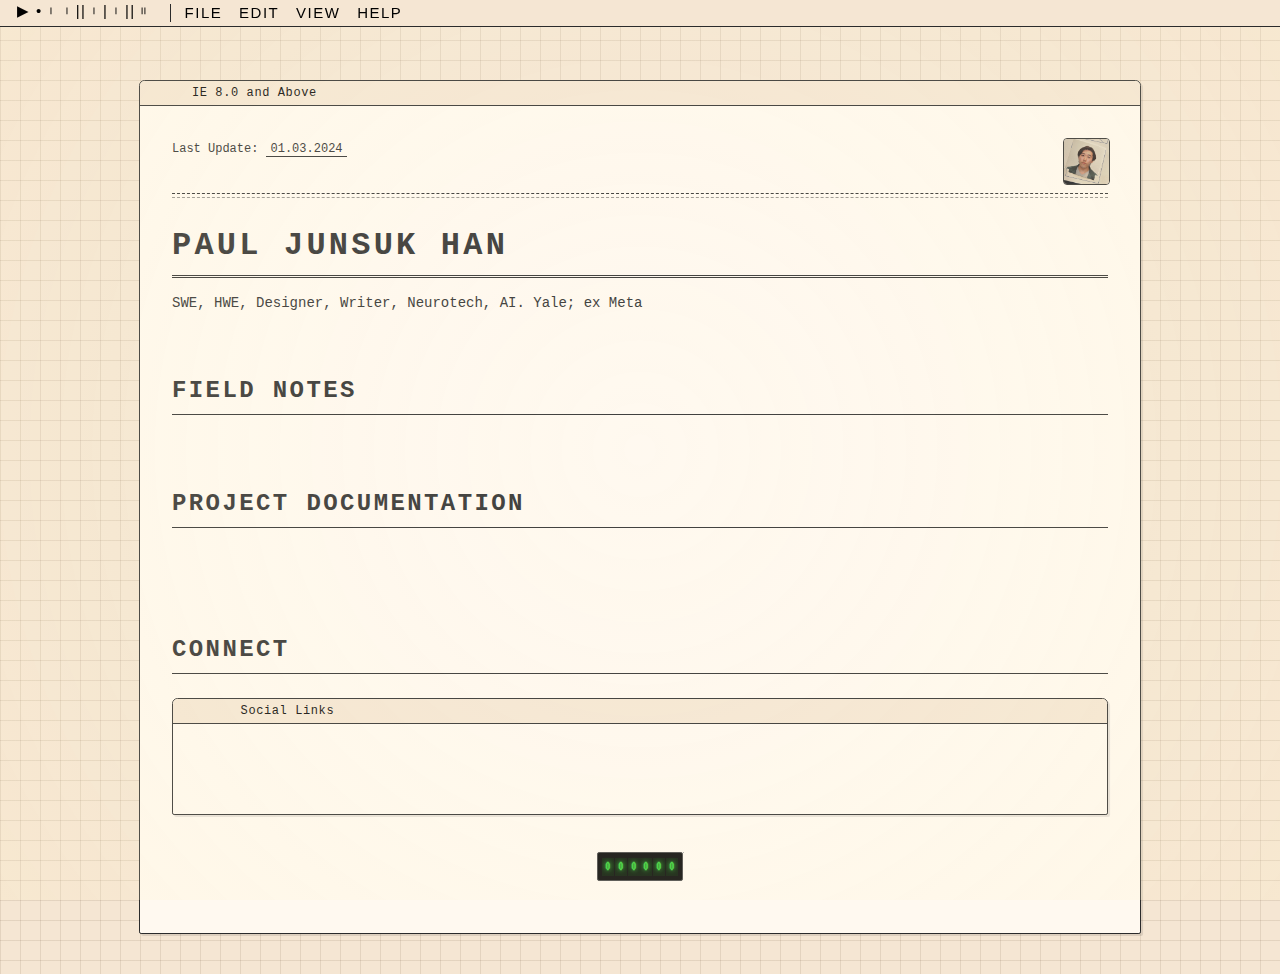
==== commit 8d0d18a8: "added tables to document blocks, gui table editor, and biohacking page started" ====
--- a/index.html
+++ b/index.html
@@ -177,12 +177,12 @@
   <div class="overlay" aria-hidden="true"></div>
 
   <!-- Scripts -->
-  <script type="module" src="scripts/globals.js"></script>
-  <script type="module" src="scripts/desktop.js"></script>
-  <script type="module" src="scripts/menubar.js"></script>
-  <script type="module" src="scripts/header.js"></script>
-  <script type="module" src="scripts/projects.js"></script>
-  <script type="module" src="scripts/socials.js"></script>
+  <script type="module" src="/scripts/globals.js"></script>
+  <script type="module" src="/scripts/desktop.js"></script>
+  <script type="module" src="/scripts/menubar.js"></script>
+  <script type="module" src="/scripts/header.js"></script>
+  <script type="module" src="/scripts/projects.js"></script>
+  <script type="module" src="/scripts/socials.js"></script>
 
   <!-- Load Our Modular JS (global, socials, projects, etc.) -->
   <script type="module">
@@ -198,17 +198,17 @@
       console.log('Initializing homepage...');
 
       // 1) Initialize menu bar
-      await generateMenuBar().catch(err => {
+      await generateMenuBar('/config/menu.json').catch(err => {
         console.error('Error generating menu bar:', err);
       });
 
       // 2) Initialize header
-      await generateHeader().catch(err => {
+      await generateHeader('/config/header.json').catch(err => {
         console.error('Error generating header:', err);
       });
 
       // 3) Initialize desktop icons
-      await generateDesktopIcons().catch(err => {
+      await generateDesktopIcons('/config/desktop.json').catch(err => {
         console.error('Error generating desktop icons:', err);
       });
 
@@ -216,12 +216,12 @@
       updateVisitorCounter();
 
       // 5) Generate social links
-      await generateSocialLinks().catch(err => {
+      await generateSocialLinks('/config/socials.json').catch(err => {
         console.error('Error generating social links:', err);
       });
 
       // 6) Load projects
-      await loadProjects().catch(err => {
+      await loadProjects('/config/projects.json').catch(err => {
         console.error('Error loading projects:', err);
       });
 
@@ -229,8 +229,8 @@
       initAutoLinkify();
 
       // Load documents when DOM is ready
-      loadDocument('./assets/document_blocks/field_notes.json', 'field-notes-container');
-      loadDocument('./assets/document_blocks/project_docs.json', 'project-docs-container');
+      loadDocument('/assets/document_blocks/field_notes.json', 'field-notes-container');
+      loadDocument('/assets/document_blocks/project_docs.json', 'project-docs-container');
 
       console.log('Homepage initialization complete.');
     });
--- a/styles/global.css
+++ b/styles/global.css
@@ -87,7 +87,7 @@
 }
 
 /* Links - Classic Mac Style */
-a:not(.project-link-button):not(.project-button):not(.social-link) {
+a:not(.project-link-button):not(.project-button):not(.social-link):not(.desktop-icon) {
     color: var(--primary-color);
     text-decoration: none;
     border-bottom: 1px dotted var(--primary-color);
@@ -96,7 +96,7 @@
     display: inline-block;
 }
 
-a:not(.project-link-button):not(.project-button):not(.social-link):hover {
+a:not(.project-link-button):not(.project-button):not(.social-link):not(.desktop-icon):hover {
     background: var(--primary-color);
     color: var(--window-bg);
     border-bottom: 1px solid var(--primary-color);
@@ -327,3 +327,81 @@
     border-radius: 4px;
     display: block;
 }
+
+/* Table Block Styles */
+.table-block {
+    margin: 1.5rem 0;
+    overflow-x: auto;
+    background: var(--window-bg);
+    border-radius: 4px;
+    box-shadow: 0 2px 4px rgba(0,0,0,0.1);
+}
+
+.table-block table {
+    width: 100%;
+    border-collapse: collapse;
+    font-family: var(--font-primary);
+    font-size: var(--font-size-sm);
+}
+
+.table-block th {
+    background: var(--menu-bg);
+    color: var(--primary-color);
+    font-weight: bold;
+    text-align: left;
+    padding: 12px;
+    border-bottom: 2px solid var(--window-border);
+}
+
+.table-block td {
+    padding: 10px 12px;
+    border-bottom: 1px solid rgba(0,0,0,0.1);
+    vertical-align: top;
+    line-height: 1.4;
+}
+
+/* Table Variations */
+.table-block table.striped tr:nth-child(even) {
+    background: rgba(0,0,0,0.02);
+}
+
+.table-block table.bordered th,
+.table-block table.bordered td {
+    border: 1px solid var(--window-border);
+}
+
+.table-block table.hover tr:hover {
+    background: rgba(0,0,0,0.04);
+}
+
+.table-block table.compact th,
+.table-block table.compact td {
+    padding: 6px 8px;
+}
+
+/* Theme Variations */
+.table-block.theme-retro-mac {
+    border: 1px solid var(--window-border);
+}
+
+.table-block.theme-retro-mac th {
+    background: linear-gradient(to bottom, #f5e6d3, #e6d7c4);
+    border-bottom: 1px solid var(--window-border);
+}
+
+.table-block.theme-retro-mac td {
+    border-bottom: 1px solid rgba(0,0,0,0.05);
+}
+
+/* Responsive Table */
+@media (max-width: 768px) {
+    .table-block {
+        margin: 1rem -1rem;
+        width: calc(100% + 2rem);
+        border-radius: 0;
+    }
+    
+    .table-block td {
+        min-width: 120px; /* Ensure cells don't get too narrow */
+    }
+}
--- a/styles/menubar.css
+++ b/styles/menubar.css
@@ -21,7 +21,7 @@
     top: 0;
     left: 0;
     right: 0;
-    height: calc(var(--font-size-menu) * 1.6);
+    height: calc(var(--font-size-menu) * 1.7);
     background: var(--menu-bg);
     border-bottom: 1px solid var(--window-border);
     display: flex;
--- a/styles/global.css
+++ b/styles/global.css
@@ -87,7 +87,7 @@
 }
 
 /* Links - Classic Mac Style */
-a:not(.project-link-button):not(.project-button):not(.social-link) {
+a:not(.project-link-button):not(.project-button):not(.social-link):not(.desktop-icon) {
     color: var(--primary-color);
     text-decoration: none;
     border-bottom: 1px dotted var(--primary-color);
@@ -96,7 +96,7 @@
     display: inline-block;
 }
 
-a:not(.project-link-button):not(.project-button):not(.social-link):hover {
+a:not(.project-link-button):not(.project-button):not(.social-link):not(.desktop-icon):hover {
     background: var(--primary-color);
     color: var(--window-bg);
     border-bottom: 1px solid var(--primary-color);
@@ -327,3 +327,81 @@
     border-radius: 4px;
     display: block;
 }
+
+/* Table Block Styles */
+.table-block {
+    margin: 1.5rem 0;
+    overflow-x: auto;
+    background: var(--window-bg);
+    border-radius: 4px;
+    box-shadow: 0 2px 4px rgba(0,0,0,0.1);
+}
+
+.table-block table {
+    width: 100%;
+    border-collapse: collapse;
+    font-family: var(--font-primary);
+    font-size: var(--font-size-sm);
+}
+
+.table-block th {
+    background: var(--menu-bg);
+    color: var(--primary-color);
+    font-weight: bold;
+    text-align: left;
+    padding: 12px;
+    border-bottom: 2px solid var(--window-border);
+}
+
+.table-block td {
+    padding: 10px 12px;
+    border-bottom: 1px solid rgba(0,0,0,0.1);
+    vertical-align: top;
+    line-height: 1.4;
+}
+
+/* Table Variations */
+.table-block table.striped tr:nth-child(even) {
+    background: rgba(0,0,0,0.02);
+}
+
+.table-block table.bordered th,
+.table-block table.bordered td {
+    border: 1px solid var(--window-border);
+}
+
+.table-block table.hover tr:hover {
+    background: rgba(0,0,0,0.04);
+}
+
+.table-block table.compact th,
+.table-block table.compact td {
+    padding: 6px 8px;
+}
+
+/* Theme Variations */
+.table-block.theme-retro-mac {
+    border: 1px solid var(--window-border);
+}
+
+.table-block.theme-retro-mac th {
+    background: linear-gradient(to bottom, #f5e6d3, #e6d7c4);
+    border-bottom: 1px solid var(--window-border);
+}
+
+.table-block.theme-retro-mac td {
+    border-bottom: 1px solid rgba(0,0,0,0.05);
+}
+
+/* Responsive Table */
+@media (max-width: 768px) {
+    .table-block {
+        margin: 1rem -1rem;
+        width: calc(100% + 2rem);
+        border-radius: 0;
+    }
+    
+    .table-block td {
+        min-width: 120px; /* Ensure cells don't get too narrow */
+    }
+}
--- a/styles/menubar.css
+++ b/styles/menubar.css
@@ -21,7 +21,7 @@
     top: 0;
     left: 0;
     right: 0;
-    height: calc(var(--font-size-menu) * 1.6);
+    height: calc(var(--font-size-menu) * 1.7);
     background: var(--menu-bg);
     border-bottom: 1px solid var(--window-border);
     display: flex;
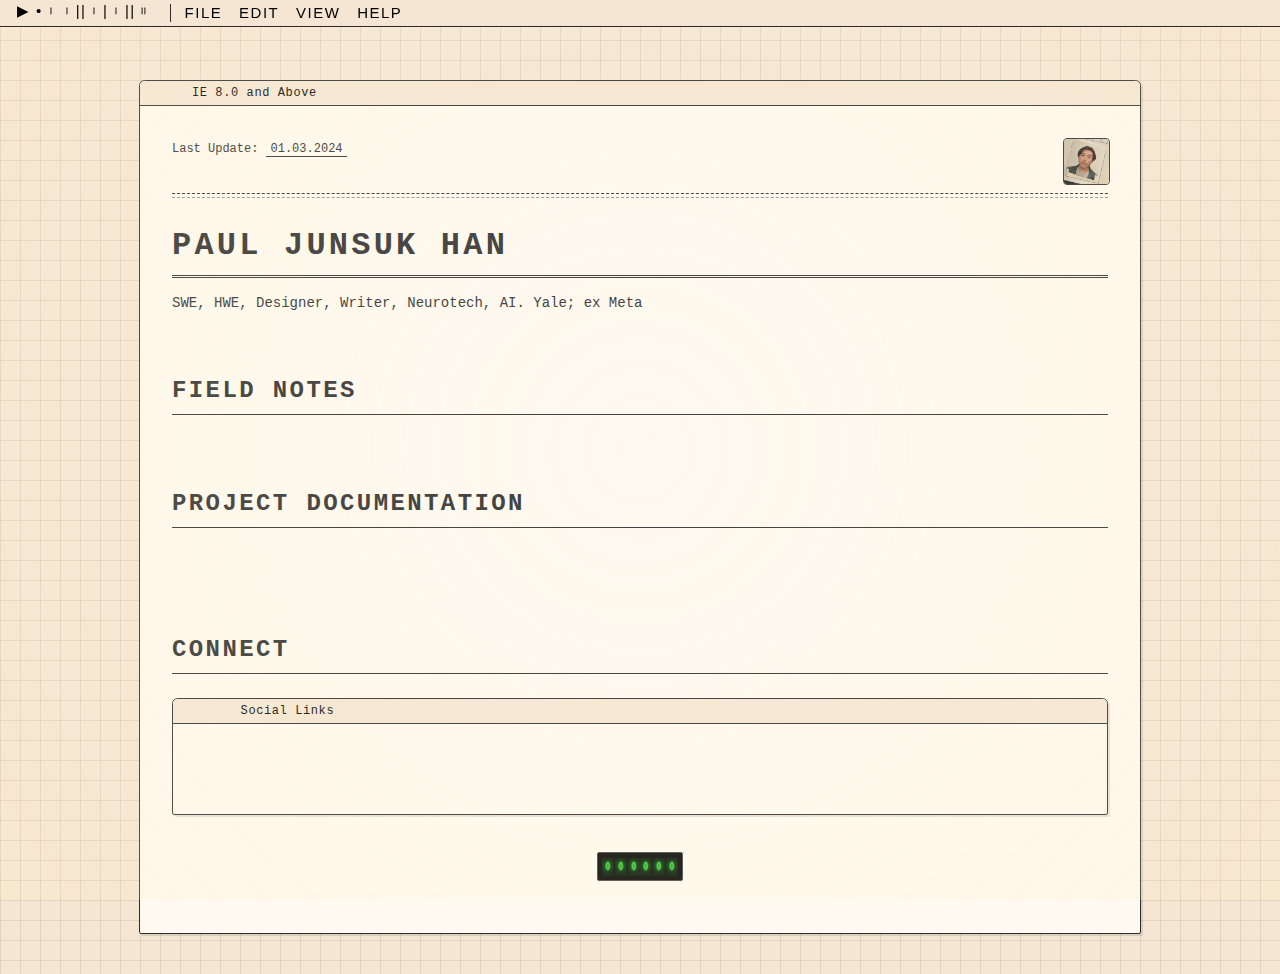
==== commit c9651dca: "fixed preview functionality" ====
--- a/index.html
+++ b/index.html
@@ -62,6 +62,20 @@
 </head>
 
 <body>
+  <script>
+    // Check if we're in preview mode
+    const urlParams = new URLSearchParams(window.location.search);
+    if (urlParams.get('preview') === 'true') {
+      // Remove menu elements as soon as possible
+      document.addEventListener('DOMContentLoaded', () => {
+        const menuBar = document.querySelector('.menu-bar');
+        const menu = document.querySelector('.menu');
+        if (menuBar) menuBar.remove();
+        if (menu) menu.remove();
+      });
+    }
+  </script>
+
   <!-- Classic Mac Menu Bar -->
   <nav class="global-menu-bar" role="navigation" aria-label="Main navigation">
     <!-- Menu bar is now generated dynamically by menubar.js -->
--- a/styles/global.css
+++ b/styles/global.css
@@ -405,3 +405,11 @@
         min-width: 120px; /* Ensure cells don't get too narrow */
     }
 }
+
+/* Hide menu and menubar in preview mode */
+@media (prefers-reduced-motion: no-preference) {
+  html[data-preview="true"] .menu-bar,
+  html[data-preview="true"] .menu {
+    display: none !important;
+  }
+}
--- a/styles/global.css
+++ b/styles/global.css
@@ -405,3 +405,11 @@
         min-width: 120px; /* Ensure cells don't get too narrow */
     }
 }
+
+/* Hide menu and menubar in preview mode */
+@media (prefers-reduced-motion: no-preference) {
+  html[data-preview="true"] .menu-bar,
+  html[data-preview="true"] .menu {
+    display: none !important;
+  }
+}
